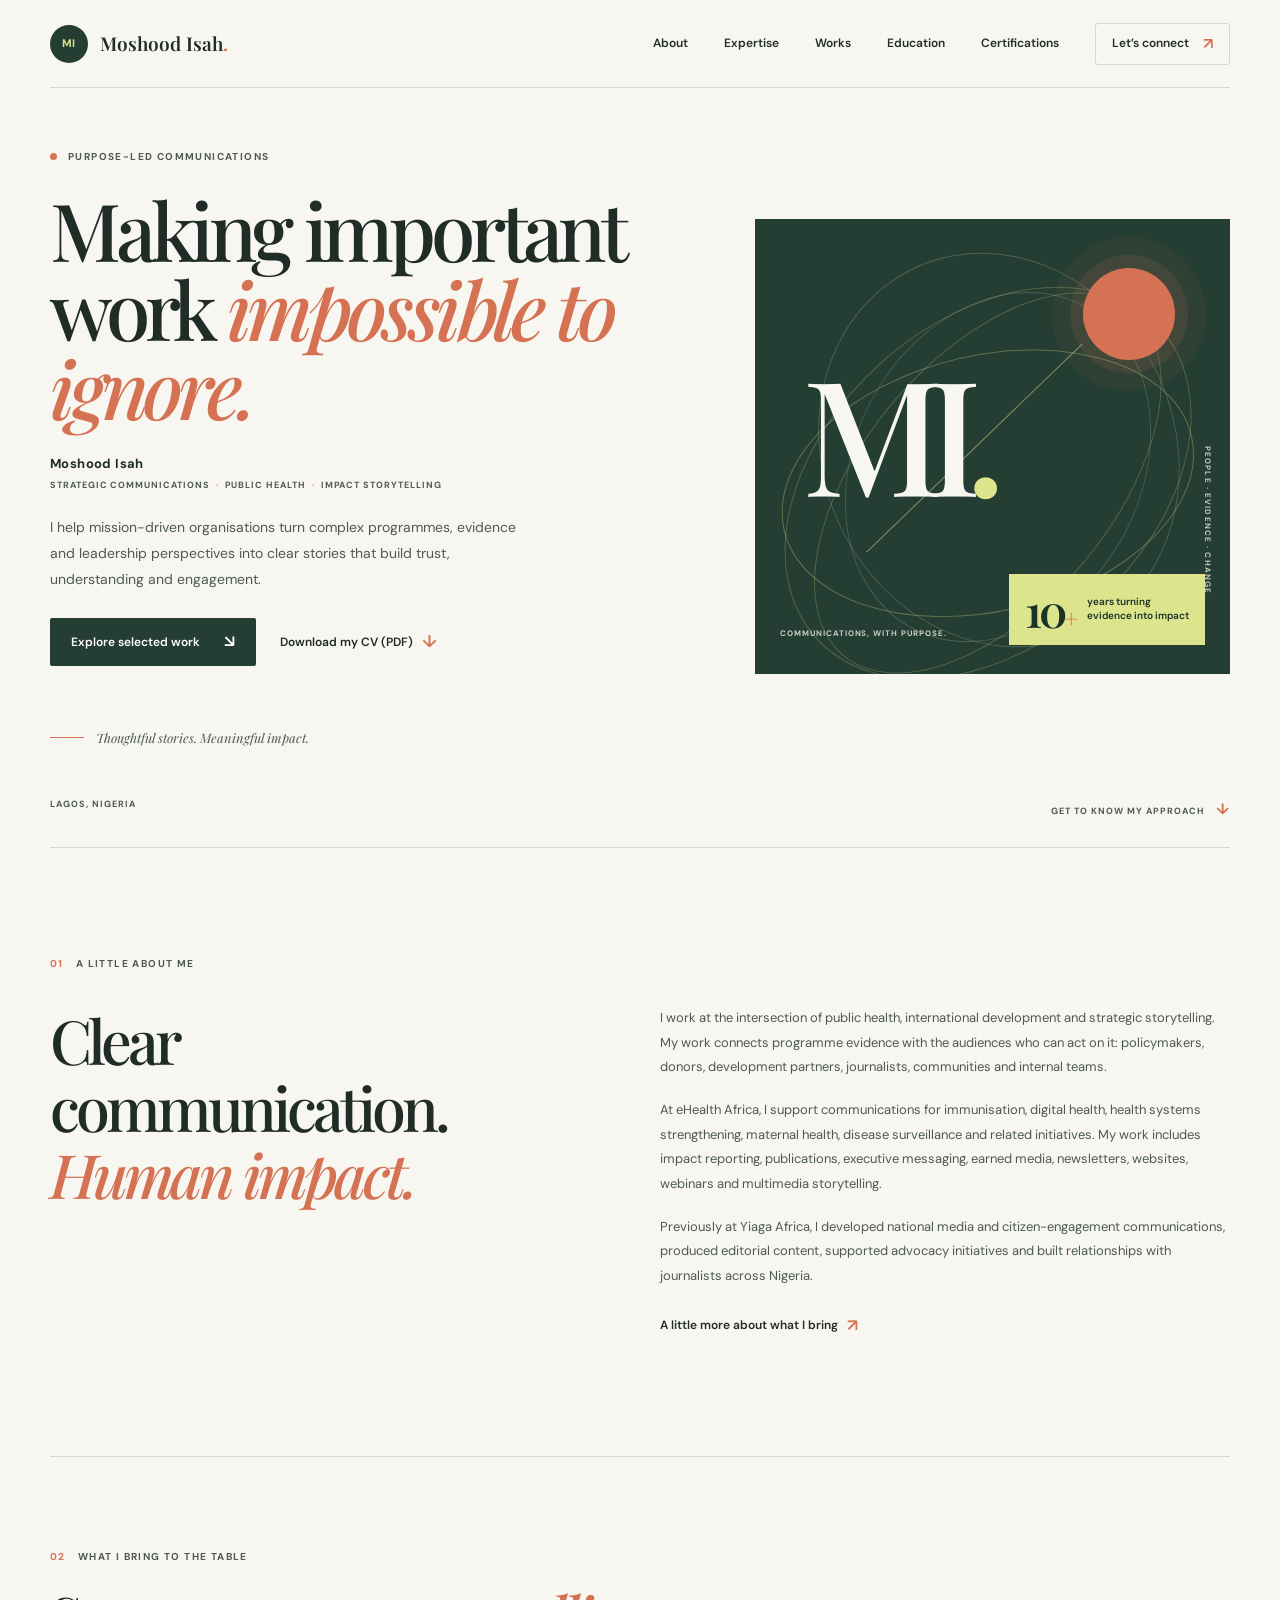
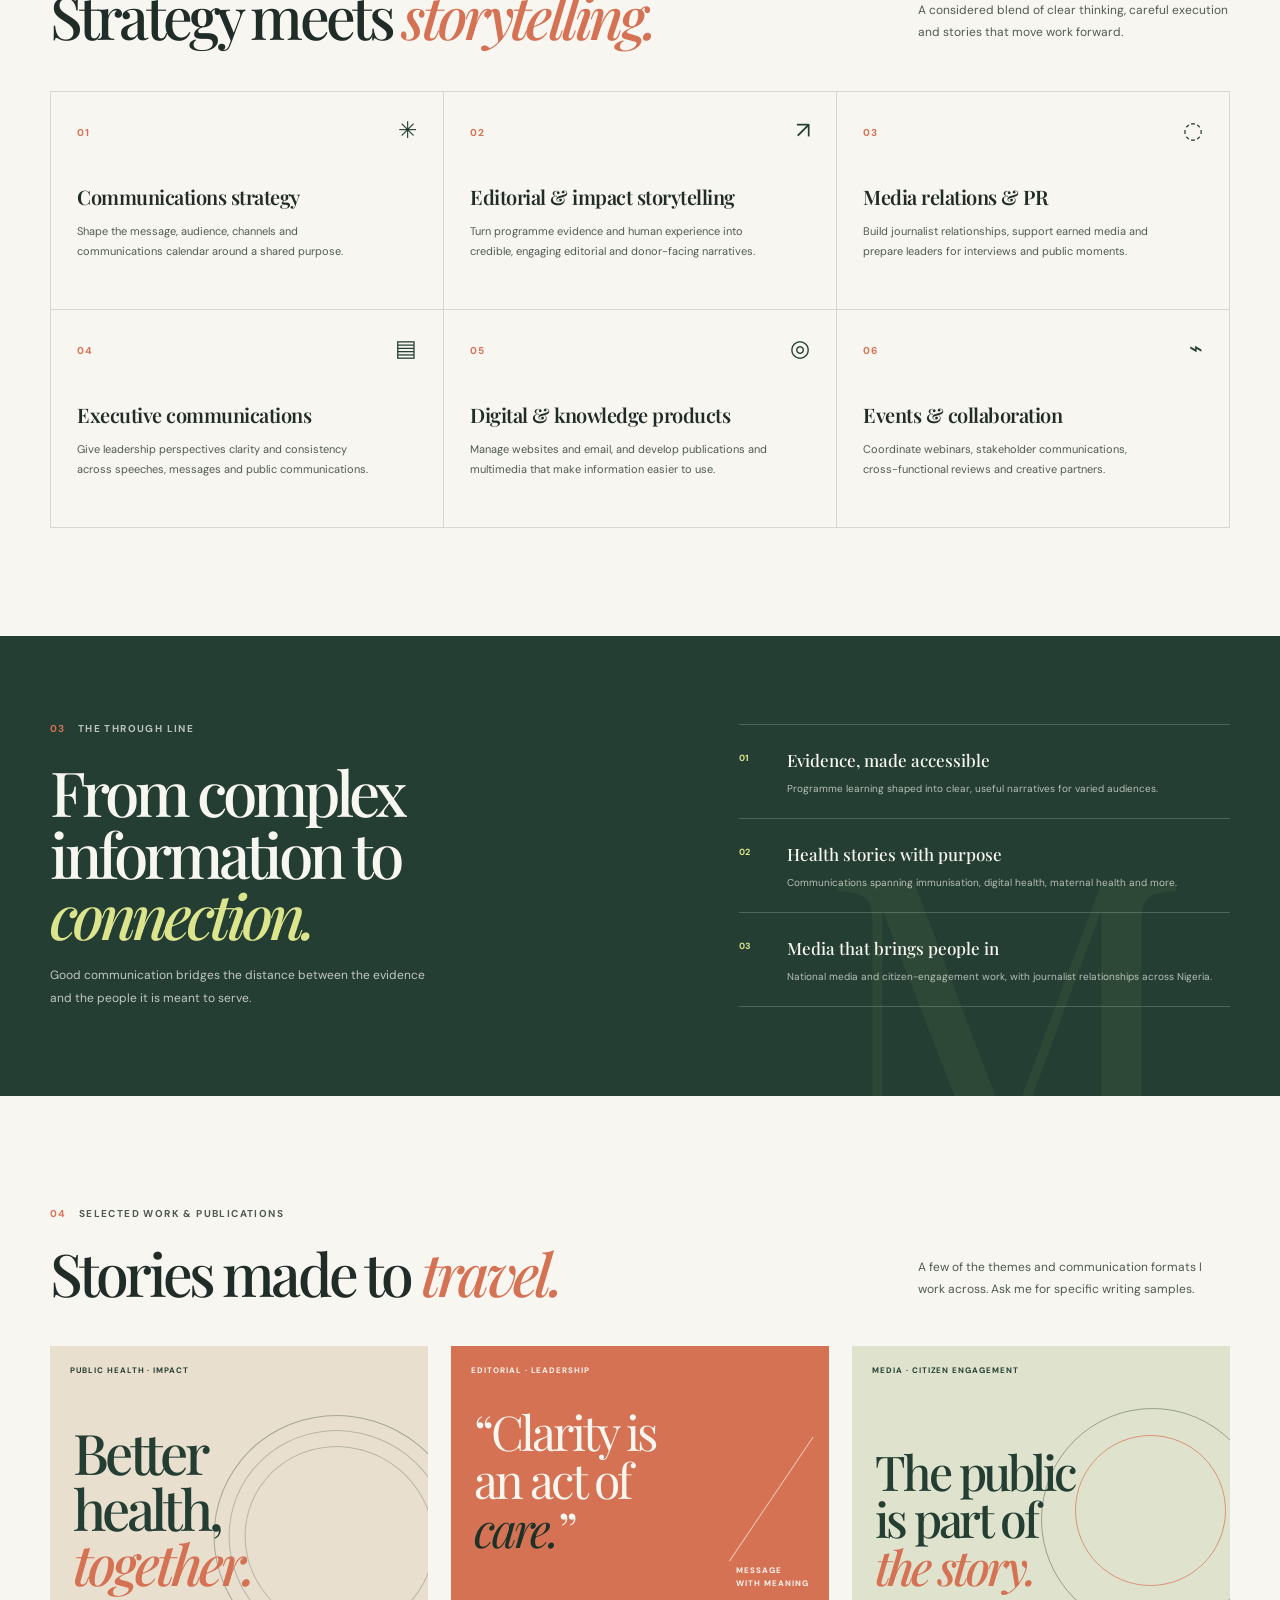
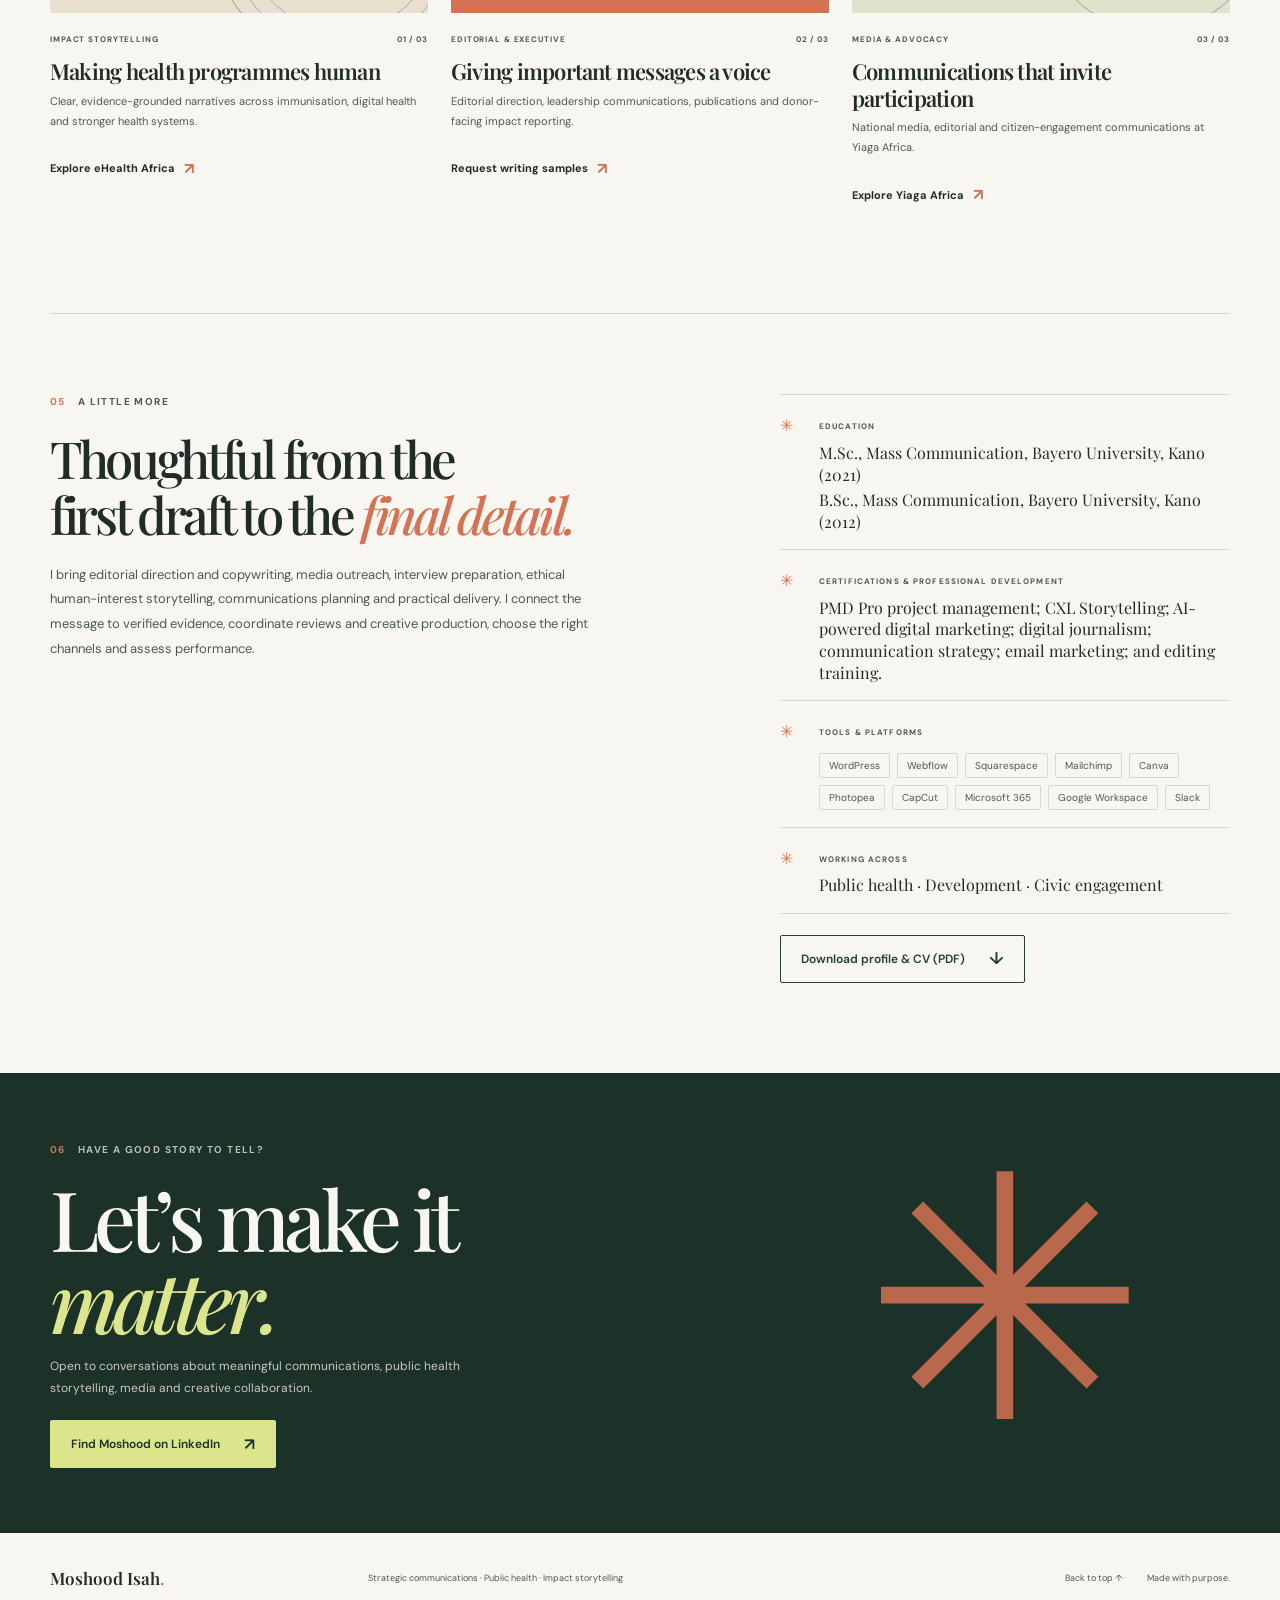
==== index.html @ d9385e7f "Add files via upload" ====
<!doctype html>
<html lang="en">
  <head>
    <meta charset="utf-8" />
    <meta name="viewport" content="width=device-width, initial-scale=1" />
    <meta name="theme-color" content="#f8f6f0" />
    <meta
      name="description"
      content="The portfolio of Moshood Isah — strategic communications, public health and impact storytelling."
    />
    <title>Moshood Isah — Strategic Communications &amp; Public Health</title>
    <link rel="preconnect" href="https://fonts.googleapis.com" />
    <link rel="preconnect" href="https://fonts.gstatic.com" crossorigin />
    <link
      href="https://fonts.googleapis.com/css2?family=DM+Sans:wght@400;500;600;700&family=Playfair+Display:wght@500;600;700&display=swap"
      rel="stylesheet"
    />
    <link rel="stylesheet" href="styles.css" />
    <script src="script.js" defer></script>
  </head>
  <body>
    <a class="skip-link" href="#main">Skip to content</a>

    <header class="site-header">
      <a class="brand" href="#home" aria-label="Moshood Isah, home">
        <span class="brand-mark">MI</span>
        <span class="brand-name"
          >Moshood Isah<span class="brand-period">.</span></span
        >
      </a>
      <button
        class="menu-toggle"
        type="button"
        aria-expanded="false"
        aria-controls="site-nav"
        aria-label="Open navigation"
      >
        <span></span>
        <span></span>
      </button>
      <nav class="site-nav" id="site-nav" aria-label="Main navigation">
        <a href="#about">About</a>
        <a href="#expertise">Expertise</a>
        <a href="#work">Works</a>
        <a href="#education">Education</a>
        <a href="#certifications">Certifications</a>
        <a href="#contact" class="nav-cta"
          >Let’s connect <span aria-hidden="true">↗</span></a
        >
      </nav>
    </header>

    <main id="main">
      <section
        class="hero section-shell"
        id="home"
        aria-labelledby="hero-title"
      >
        <div class="hero-copy">
          <p class="eyebrow">
            <span class="eyebrow-dot"></span> Purpose-led communications
          </p>
          <h1 id="hero-title">
            Making important<br />work <em>impossible to</em><br /><em
              >ignore.</em
            >
          </h1>
          <p class="hero-name">Moshood Isah</p>
          <p class="hero-specialty">
            Strategic communications <span>·</span> Public health
            <span>·</span> Impact storytelling
          </p>
          <p class="hero-intro">
            I help mission-driven organisations turn complex programmes,
            evidence and leadership perspectives into clear stories that build
            trust, understanding and engagement.
          </p>
          <div class="hero-actions">
            <a class="button button-dark" href="#work"
              >Explore selected work <span aria-hidden="true">↘</span></a
            >
            <a
              class="text-link"
              href="moshood-isah-cv.pdf"
              download="Moshood-Isah-CV.pdf"
              >Download my CV (PDF) <span aria-hidden="true">↓</span></a
            >
          </div>
          <div class="hero-note">
            <span class="note-line"></span> Thoughtful stories. Meaningful
            impact.
          </div>
        </div>

        <div
          class="hero-art"
          aria-label="Abstract artwork representing connected stories and ideas"
        >
          <div class="art-orbit orbit-one"></div>
          <div class="art-orbit orbit-two"></div>
          <div class="art-orbit orbit-three"></div>
          <div class="art-sun"></div>
          <div class="art-stem"></div>
          <span class="art-initials">MI<span>.</span></span>
          <span class="art-side-label">PEOPLE · EVIDENCE · CHANGE</span>
          <div class="experience-stamp">
            <span class="stamp-number">10<span>+</span></span>
            <span class="stamp-label"
              >years turning<br />evidence into impact</span
            >
          </div>
          <span class="art-caption">COMMUNICATIONS, WITH PURPOSE.</span>
        </div>
        <div class="hero-bottomline">
          <span>Lagos, Nigeria</span>
          <a href="#about"
            >Get to know my approach <span aria-hidden="true">↓</span></a
          >
        </div>
      </section>

      <section
        class="intro-section section-shell"
        id="about"
        aria-labelledby="about-title"
      >
        <div class="section-kicker"><span>01</span> A little about me</div>
        <div class="intro-content">
          <h2 id="about-title">
            Clear communication.<br /><em>Human impact.</em>
          </h2>
          <div class="intro-body">
            <p>
              I work at the intersection of public health, international
              development and strategic storytelling. My work connects programme
              evidence with the audiences who can act on it: policymakers,
              donors, development partners, journalists, communities and
              internal teams.
            </p>
            <p>
              At eHealth Africa, I support communications for immunisation,
              digital health, health systems strengthening, maternal health,
              disease surveillance and related initiatives. My work includes
              impact reporting, publications, executive messaging, earned media,
              newsletters, websites, webinars and multimedia storytelling.
            </p>
            <p>
              Previously at Yiaga Africa, I developed national media and
              citizen-engagement communications, produced editorial content,
              supported advocacy initiatives and built relationships with
              journalists across Nigeria.
            </p>

            <a class="text-link intro-link" href="#contact"
              >A little more about what I bring
              <span aria-hidden="true">↗</span></a
            >
          </div>
        </div>
      </section>

      <section
        class="expertise-section section-shell"
        id="expertise"
        aria-labelledby="expertise-title"
      >
        <div class="section-heading">
          <div>
            <div class="section-kicker">
              <span>02</span> What I bring to the table
            </div>
            <h2 id="expertise-title">Strategy meets <em>storytelling.</em></h2>
          </div>
          <p>
            A considered blend of clear thinking, careful execution and stories
            that move work forward.
          </p>
        </div>

        <div class="expertise-grid">
          <article class="expertise-card">
            <span class="card-number">01</span>
            <span class="card-icon" aria-hidden="true">✳</span>
            <h3>Communications strategy</h3>
            <p>
              Shape the message, audience, channels and communications calendar
              around a shared purpose.
            </p>
          </article>
          <article class="expertise-card">
            <span class="card-number">02</span>
            <span class="card-icon" aria-hidden="true">↗</span>
            <h3>Editorial &amp; impact storytelling</h3>
            <p>
              Turn programme evidence and human experience into credible,
              engaging editorial and donor-facing narratives.
            </p>
          </article>
          <article class="expertise-card">
            <span class="card-number">03</span>
            <span class="card-icon" aria-hidden="true">◌</span>
            <h3>Media relations &amp; PR</h3>
            <p>
              Build journalist relationships, support earned media and prepare
              leaders for interviews and public moments.
            </p>
          </article>
          <article class="expertise-card">
            <span class="card-number">04</span>
            <span class="card-icon" aria-hidden="true">▤</span>
            <h3>Executive communications</h3>
            <p>
              Give leadership perspectives clarity and consistency across
              speeches, messages and public communications.
            </p>
          </article>
          <article class="expertise-card">
            <span class="card-number">05</span>
            <span class="card-icon" aria-hidden="true">◎</span>
            <h3>Digital &amp; knowledge products</h3>
            <p>
              Manage websites and email, and develop publications and multimedia
              that make information easier to use.
            </p>
          </article>
          <article class="expertise-card">
            <span class="card-number">06</span>
            <span class="card-icon" aria-hidden="true">⌁</span>
            <h3>Events &amp; collaboration</h3>
            <p>
              Coordinate webinars, stakeholder communications, cross-functional
              reviews and creative partners.
            </p>
          </article>
        </div>
      </section>

      <section class="impact-section" aria-labelledby="impact-title">
        <div class="impact-inner section-shell">
          <div class="impact-heading">
            <div class="section-kicker section-kicker-light">
              <span>03</span> The through line
            </div>
            <h2 id="impact-title">
              From complex<br />information to <em>connection.</em>
            </h2>
            <p>
              Good communication bridges the distance between the evidence and
              the people it is meant to serve.
            </p>
          </div>
          <div class="impact-list">
            <div class="impact-item">
              <span>01</span>
              <div>
                <h3>Evidence, made accessible</h3>
                <p>
                  Programme learning shaped into clear, useful narratives for
                  varied audiences.
                </p>
              </div>
            </div>
            <div class="impact-item">
              <span>02</span>
              <div>
                <h3>Health stories with purpose</h3>
                <p>
                  Communications spanning immunisation, digital health, maternal
                  health and more.
                </p>
              </div>
            </div>
            <div class="impact-item">
              <span>03</span>
              <div>
                <h3>Media that brings people in</h3>
                <p>
                  National media and citizen-engagement work, with journalist
                  relationships across Nigeria.
                </p>
              </div>
            </div>
          </div>
          <span class="impact-decoration" aria-hidden="true">M</span>
        </div>
      </section>

      <section
        class="work-section section-shell"
        id="work"
        aria-labelledby="work-title"
      >
        <div class="section-heading work-heading">
          <div>
            <div class="section-kicker">
              <span>04</span> Selected work &amp; publications
            </div>
            <h2 id="work-title">Stories made to <em>travel.</em></h2>
          </div>
          <p>
            A few of the themes and communication formats I work across. Ask me
            for specific writing samples.
          </p>
        </div>
        <div class="work-grid">
          <article class="work-card work-card-large">
            <div class="work-visual visual-health">
              <span class="visual-label">PUBLIC HEALTH · IMPACT</span>
              <span class="visual-big-type"
                >Better<br />health,<br /><em>together.</em></span
              >
              <span class="visual-orbit" aria-hidden="true"></span>
            </div>
            <div class="work-meta">
              <span>IMPACT STORYTELLING</span><span>01 / 03</span>
            </div>
            <h3>Making health programmes human</h3>
            <p>
              Clear, evidence-grounded narratives across immunisation, digital
              health and stronger health systems.
            </p>
            <a
              class="work-link"
              href="https://www.ehealthafrica.org/"
              target="_blank"
              rel="noopener noreferrer"
              >Explore eHealth Africa <span aria-hidden="true">↗</span></a
            >
          </article>
          <article class="work-card">
            <div class="work-visual visual-editorial">
              <span class="visual-label">EDITORIAL · LEADERSHIP</span>
              <span class="editorial-quote"
                >“Clarity is<br />an act of<br /><em>care.</em>”</span
              >
              <span class="editorial-rule" aria-hidden="true"></span>
              <span class="editorial-small">MESSAGE<br />WITH MEANING</span>
            </div>
            <div class="work-meta">
              <span>EDITORIAL &amp; EXECUTIVE</span><span>02 / 03</span>
            </div>
            <h3>Giving important messages a voice</h3>
            <p>
              Editorial direction, leadership communications, publications and
              donor-facing impact reporting.
            </p>
            <a class="work-link" href="#contact"
              >Request writing samples <span aria-hidden="true">↗</span></a
            >
          </article>
          <article class="work-card">
            <div class="work-visual visual-civic">
              <span class="visual-label">MEDIA · CITIZEN ENGAGEMENT</span>
              <span class="civic-big-type"
                >The public<br />is part of<br /><em>the story.</em></span
              >
              <span class="civic-ring civic-ring-one" aria-hidden="true"></span>
              <span class="civic-ring civic-ring-two" aria-hidden="true"></span>
            </div>
            <div class="work-meta">
              <span>MEDIA &amp; ADVOCACY</span><span>03 / 03</span>
            </div>
            <h3>Communications that invite participation</h3>
            <p>
              National media, editorial and citizen-engagement communications at
              Yiaga Africa.
            </p>
            <a
              class="work-link"
              href="https://yiaga.org/"
              target="_blank"
              rel="noopener noreferrer"
              >Explore Yiaga Africa <span aria-hidden="true">↗</span></a
            >
          </article>
        </div>
        <!--<p class="work-note">
          Organisation links open their public websites; direct publication and
          campaign sample links can be added when available.
        </p>-->
      </section>

      <section
        class="profile-section section-shell"
        aria-label="Additional profile information"
      >
        <div class="profile-block">
          <div class="section-kicker"><span>05</span> A little more</div>
          <h2>
            Thoughtful from the<br />first draft to the <em>final detail.</em>
          </h2>
          <p>
            I bring editorial direction and copywriting, media outreach,
            interview preparation, ethical human-interest storytelling,
            communications planning and practical delivery. I connect the
            message to verified evidence, coordinate reviews and creative
            production, choose the right channels and assess performance.
          </p>
        </div>
        <div class="credentials-block">
          <div class="credential-item" id="education">
            <span class="credential-symbol" aria-hidden="true">✳</span>
            <div>
              <span class="credential-label">Education</span>
              <p>M.Sc., Mass Communication, Bayero University, Kano (2021)</p>
              <p>B.Sc., Mass Communication, Bayero University, Kano (2012)</p>
            </div>
          </div>
          <div class="credential-item" id="certifications">
            <span class="credential-symbol" aria-hidden="true">✳</span>
            <div>
              <span class="credential-label"
                >Certifications &amp; professional development</span
              >
              <p>
                PMD Pro project management; CXL Storytelling; AI-powered
                digital marketing; digital journalism; communication strategy;
                email marketing; and editing training.
              </p>
            </div>
          </div>
          <div class="credential-item" id="tools">
            <span class="credential-symbol" aria-hidden="true">✳</span>
            <div>
              <span class="credential-label">Tools &amp; platforms</span>
              <ul class="credential-tools">
                <li>WordPress</li>
                <li>Webflow</li>
                <li>Squarespace</li>
                <li>Mailchimp</li>
                <li>Canva</li>
                <li>Photopea</li>
                <li>CapCut</li>
                <li>Microsoft 365</li>
                <li>Google Workspace</li>
                <li>Slack</li>
              </ul>
            </div>
          </div>
          <div class="credential-item">
            <span class="credential-symbol" aria-hidden="true">✳</span>
            <div>
              <span class="credential-label">Working across</span>
              <p>Public health · Development · Civic engagement</p>
            </div>
          </div>
          <a
            class="button button-outline"
            href="moshood-isah-cv.pdf"
            download="Moshood-Isah-CV.pdf"
            >Download profile &amp; CV (PDF) <span aria-hidden="true">↓</span></a
          >
        </div>
      </section>

      <section
        class="contact-section"
        id="contact"
        aria-labelledby="contact-title"
      >
        <div class="contact-inner section-shell">
          <div class="section-kicker section-kicker-light">
            <span>06</span> Have a good story to tell?
          </div>
          <h2 id="contact-title">Let’s make it<br /><em>matter.</em></h2>
          <p>
            Open to conversations about meaningful communications, public health
            storytelling, media and creative collaboration.
          </p>
          <a
            class="button button-light"
            href="https://www.linkedin.com/search/results/people/?keywords=Moshood%20Isah"
            target="_blank"
            rel="noopener noreferrer"
            >Find Moshood on LinkedIn <span aria-hidden="true">↗</span></a
          >
          <!--<p class="contact-note">
            This opens a LinkedIn people search. Add your direct profile and
            email address for one-click contact.
          </p>-->
          <span class="contact-flower" aria-hidden="true">✳</span>
        </div>
      </section>
    </main>

    <footer class="site-footer section-shell">
      <a class="footer-brand" href="#home">Moshood Isah<span>.</span></a>
      <p>Strategic communications · Public health · Impact storytelling</p>
      <a href="#home" class="back-to-top">Back to top ↑</a>
      <span class="footer-credit">Made with purpose.</span>
    </footer>
  </body>
</html>
---- styles.css ----
:root {
  color-scheme: light;
  --paper: #f8f6f0;
  --paper-deep: #f0ede4;
  --ink: #202c27;
  --ink-soft: #4d5a53;
  --forest: #243e33;
  --forest-dark: #1c3128;
  --moss: #a5ae8b;
  --lime: #dce58c;
  --clay: #d67254;
  --orange: #e3aa75;
  --line: rgba(32, 44, 39, 0.15);
  --font-body: "DM Sans", Arial, sans-serif;
  --font-display: "Playfair Display", Georgia, serif;
  --page-width: 1200px;
}

* {
  box-sizing: border-box;
}

html {
  scroll-behavior: smooth;
  scroll-padding-top: 88px;
}

body {
  margin: 0;
  background: var(--paper);
  color: var(--ink);
  font-family: var(--font-body);
  font-size: 15px;
  line-height: 1.7;
  -webkit-font-smoothing: antialiased;
}

body.nav-open {
  overflow: hidden;
}

a {
  color: inherit;
}

a:focus-visible,
button:focus-visible {
  outline: 3px solid var(--clay);
  outline-offset: 4px;
}

::selection {
  background: var(--lime);
  color: var(--forest-dark);
}

.skip-link {
  position: fixed;
  z-index: 20;
  top: 12px;
  left: 12px;
  padding: 10px 16px;
  transform: translateY(-160%);
  background: white;
  color: var(--ink);
}

.skip-link:focus {
  transform: translateY(0);
}

.section-shell,
.site-header {
  width: min(calc(100% - 100px), var(--page-width));
  margin-inline: auto;
}

.site-header {
  position: relative;
  z-index: 5;
  display: flex;
  min-height: 88px;
  align-items: center;
  justify-content: space-between;
  border-bottom: 1px solid var(--line);
}

.brand {
  display: inline-flex;
  align-items: center;
  gap: 12px;
  color: var(--ink);
  text-decoration: none;
}

.brand-mark {
  display: grid;
  width: 38px;
  height: 38px;
  place-items: center;
  border-radius: 50%;
  background: var(--forest);
  color: var(--lime);
  font-size: 11px;
  font-weight: 700;
  letter-spacing: 0.04em;
}

.brand-name,
.footer-brand {
  font-family: var(--font-display);
  font-size: 19px;
  font-weight: 600;
}

.brand-period,
.footer-brand span {
  color: var(--clay);
}

.site-nav {
  display: flex;
  align-items: center;
  gap: 36px;
}

.site-nav a {
  font-size: 12px;
  font-weight: 600;
  text-decoration: none;
  transition: color 180ms ease;
}

.site-nav a:hover,
.text-link:hover,
.work-link:hover,
.back-to-top:hover {
  color: var(--clay);
}

.site-nav .nav-cta {
  display: inline-flex;
  min-height: 42px;
  align-items: center;
  gap: 14px;
  padding: 0 16px;
  border: 1px solid var(--line);
  border-radius: 3px;
}

.nav-cta span {
  color: var(--clay);
  font-size: 16px;
}

.menu-toggle {
  display: none;
}

.hero {
  position: relative;
  display: grid;
  min-height: 680px;
  grid-template-columns: 1.12fr 0.88fr;
  align-items: center;
  padding-top: 56px;
  padding-bottom: 98px;
}

.hero-copy {
  position: relative;
  z-index: 2;
  padding-top: 5px;
}

.eyebrow,
.section-kicker,
.hero-specialty,
.hero-bottomline,
.art-caption,
.art-side-label,
.visual-label,
.work-meta,
.credential-label {
  font-size: 10px;
  font-weight: 700;
  letter-spacing: 0.14em;
  line-height: 1.5;
  text-transform: uppercase;
}

.eyebrow {
  display: flex;
  align-items: center;
  gap: 11px;
  margin: 0 0 25px;
  color: var(--ink-soft);
}

.eyebrow-dot {
  width: 7px;
  height: 7px;
  border-radius: 50%;
  background: var(--clay);
}

.hero h1,
.section-heading h2,
.intro-content h2,
.impact-heading h2,
.profile-block h2,
.contact-inner h2 {
  margin: 0;
  font-family: var(--font-display);
  font-size: clamp(50px, 6.3vw, 80px);
  font-weight: 500;
  letter-spacing: -0.065em;
  line-height: 0.99;
}

.hero h1 em,
.section-heading h2 em,
.intro-content h2 em,
.impact-heading h2 em,
.profile-block h2 em,
.contact-inner h2 em {
  color: var(--clay);
  font-weight: 500;
}

.hero-name {
  margin: 26px 0 4px;
  font-size: 13px;
  font-weight: 700;
  letter-spacing: 0.03em;
}

.hero-specialty {
  margin: 0;
  color: var(--ink-soft);
  font-size: 9px;
  letter-spacing: 0.105em;
}

.hero-specialty span {
  margin-inline: 3px;
  color: var(--clay);
}

.hero-intro {
  max-width: 478px;
  margin: 23px 0 25px;
  color: var(--ink-soft);
  font-size: 14px;
  line-height: 1.85;
}

.hero-actions {
  display: flex;
  flex-wrap: wrap;
  align-items: center;
  gap: 24px;
}

.button {
  display: inline-flex;
  min-height: 48px;
  align-items: center;
  justify-content: center;
  gap: 24px;
  padding: 0 20px;
  border: 1px solid transparent;
  border-radius: 2px;
  font-size: 12px;
  font-weight: 600;
  text-decoration: none;
  transition: background 180ms ease, color 180ms ease, border-color 180ms ease;
}

.button-dark {
  background: var(--forest);
  color: white;
}

.button-dark:hover {
  background: var(--forest-dark);
}

.button span {
  font-size: 17px;
}

.text-link {
  display: inline-flex;
  align-items: center;
  gap: 9px;
  font-size: 12px;
  font-weight: 600;
  text-decoration: none;
  transition: color 180ms ease;
}

.text-link span {
  color: var(--clay);
  font-size: 17px;
}

.hero-note {
  display: flex;
  align-items: center;
  gap: 12px;
  margin-top: 61px;
  color: var(--ink-soft);
  font-family: var(--font-display);
  font-size: 13px;
  font-style: italic;
}

.note-line {
  width: 34px;
  height: 1px;
  background: var(--clay);
}

.hero-art {
  position: relative;
  width: min(100%, 475px);
  height: 455px;
  justify-self: end;
  overflow: hidden;
  background: var(--forest);
  isolation: isolate;
}

.hero-art::before {
  position: absolute;
  z-index: -1;
  top: 30px;
  left: 34px;
  width: 88%;
  height: 88%;
  border: 1px solid rgba(226, 232, 204, 0.22);
  border-radius: 50%;
  content: "";
  transform: rotate(-24deg) scaleX(0.84);
}

.hero-art::after {
  position: absolute;
  z-index: -1;
  top: 65px;
  left: 59px;
  width: 77%;
  height: 80%;
  border: 1px solid rgba(226, 232, 204, 0.2);
  border-radius: 50%;
  content: "";
  transform: rotate(28deg) scaleX(0.78);
}

.art-orbit {
  position: absolute;
  z-index: -1;
  top: 58%;
  left: 49%;
  width: 95%;
  height: 55%;
  border: 1px solid rgba(220, 229, 140, 0.24);
  border-radius: 50%;
  transform: translate(-50%, -50%) rotate(-50deg);
}

.orbit-two {
  width: 68%;
  height: 102%;
  transform: translate(-50%, -50%) rotate(48deg);
}

.orbit-three {
  width: 54%;
  height: 92%;
  border-color: rgba(220, 229, 140, 0.32);
  transform: translate(-50%, -50%) rotate(77deg);
}

.art-sun {
  position: absolute;
  top: 49px;
  right: 55px;
  width: 92px;
  height: 92px;
  border-radius: 50%;
  background: var(--clay);
  box-shadow: 0 0 0 13px rgba(214, 114, 84, 0.12), 0 0 0 31px rgba(214, 114, 84, 0.06);
}

.art-stem {
  position: absolute;
  top: 79px;
  left: 46%;
  width: 1px;
  height: 300px;
  background: rgba(220, 229, 140, 0.5);
  transform: rotate(46deg);
}

.art-initials {
  position: absolute;
  top: 132px;
  left: 47px;
  color: var(--paper);
  font-family: var(--font-display);
  font-size: clamp(107px, 13vw, 160px);
  font-weight: 500;
  letter-spacing: -0.11em;
  line-height: 1;
}

.art-initials span {
  color: var(--lime);
}

.art-side-label {
  position: absolute;
  top: 50%;
  right: 16px;
  color: rgba(248, 246, 240, 0.75);
  font-size: 8px;
  writing-mode: vertical-rl;
}

.experience-stamp {
  position: absolute;
  right: 25px;
  bottom: 29px;
  display: flex;
  min-width: 186px;
  align-items: center;
  gap: 12px;
  padding: 13px 16px;
  background: var(--lime);
  color: var(--forest-dark);
}

.stamp-number {
  font-family: var(--font-display);
  font-size: 45px;
  font-weight: 600;
  letter-spacing: -0.07em;
  line-height: 1;
}

.stamp-number span {
  color: var(--clay);
  font-size: 25px;
}

.stamp-label {
  font-size: 10px;
  font-weight: 600;
  line-height: 1.4;
}

.art-caption {
  position: absolute;
  bottom: 35px;
  left: 25px;
  color: rgba(248, 246, 240, 0.78);
  font-size: 8px;
  letter-spacing: 0.12em;
}

.hero-bottomline {
  position: absolute;
  right: 0;
  bottom: 26px;
  left: 0;
  display: flex;
  justify-content: space-between;
  color: var(--ink-soft);
  font-size: 9px;
  letter-spacing: 0.11em;
}

.hero-bottomline a {
  text-decoration: none;
}

.hero-bottomline a span {
  margin-left: 8px;
  color: var(--clay);
  font-size: 15px;
}

.intro-section {
  padding-top: 108px;
  padding-bottom: 116px;
  border-top: 1px solid var(--line);
}

.section-kicker {
  display: flex;
  align-items: center;
  gap: 12px;
  color: var(--ink-soft);
}

.section-kicker > span {
  color: var(--clay);
}

.intro-content {
  display: grid;
  grid-template-columns: 0.95fr 1.05fr;
  gap: 95px;
  margin-top: 35px;
}

.intro-content h2 {
  font-size: clamp(43px, 5vw, 61px);
  line-height: 1.1;
}

.intro-body p,
.profile-block > p {
  margin: 0 0 18px;
  color: var(--ink-soft);
  font-size: 13px;
  line-height: 1.9;
}

.intro-link {
  margin-top: 4px;
}

.expertise-section {
  padding-top: 92px;
  padding-bottom: 108px;
  border-top: 1px solid var(--line);
}

.section-heading {
  display: flex;
  align-items: end;
  justify-content: space-between;
  gap: 42px;
  margin-bottom: 42px;
}

.section-heading h2 {
  margin-top: 20px;
  font-size: clamp(42px, 5vw, 59px);
  line-height: 1.1;
}

.section-heading > p {
  max-width: 312px;
  margin: 0 0 5px;
  color: var(--ink-soft);
  font-size: 12px;
  line-height: 1.8;
}

.expertise-grid {
  display: grid;
  grid-template-columns: repeat(3, minmax(0, 1fr));
  border-top: 1px solid var(--line);
  border-left: 1px solid var(--line);
}

.expertise-card {
  position: relative;
  min-height: 218px;
  padding: 27px 26px 25px;
  border-right: 1px solid var(--line);
  border-bottom: 1px solid var(--line);
  transition: background 180ms ease;
}

.expertise-card:hover {
  background: #f2f0e8;
}

.card-number {
  color: var(--clay);
  font-size: 10px;
  font-weight: 700;
  letter-spacing: 0.09em;
}

.card-icon {
  float: right;
  color: var(--forest);
  font-size: 23px;
  line-height: 1;
}

.expertise-card h3 {
  margin: 36px 0 8px;
  font-family: var(--font-display);
  font-size: 20px;
  font-weight: 600;
  letter-spacing: -0.025em;
}

.expertise-card p {
  max-width: 300px;
  margin: 0;
  color: var(--ink-soft);
  font-size: 11px;
  line-height: 1.8;
}

.impact-section {
  overflow: hidden;
  background: var(--forest);
  color: var(--paper);
}

.impact-inner {
  position: relative;
  display: grid;
  min-height: 460px;
  grid-template-columns: 1fr 0.82fr;
  align-items: center;
  gap: 90px;
  padding-top: 78px;
  padding-bottom: 78px;
}

.section-kicker-light {
  color: rgba(248, 246, 240, 0.72);
}

.impact-heading h2 {
  margin-top: 25px;
  font-size: clamp(46px, 5vw, 62px);
}

.impact-heading h2 em {
  color: var(--lime);
}

.impact-heading > p {
  max-width: 375px;
  margin: 19px 0 0;
  color: rgba(248, 246, 240, 0.75);
  font-size: 12px;
  line-height: 1.9;
}

.impact-list {
  position: relative;
  z-index: 1;
}

.impact-item {
  display: grid;
  grid-template-columns: 34px 1fr;
  gap: 14px;
  padding: 21px 0;
  border-bottom: 1px solid rgba(248, 246, 240, 0.2);
}

.impact-item:first-child {
  border-top: 1px solid rgba(248, 246, 240, 0.2);
}

.impact-item > span {
  padding-top: 5px;
  color: var(--lime);
  font-size: 9px;
  font-weight: 700;
}

.impact-item h3 {
  margin: 0;
  font-family: var(--font-display);
  font-size: 17px;
  font-weight: 500;
}

.impact-item p {
  margin: 5px 0 0;
  color: rgba(248, 246, 240, 0.7);
  font-size: 10px;
  line-height: 1.7;
}

.impact-decoration {
  position: absolute;
  right: 3%;
  bottom: -128px;
  color: rgba(220, 229, 140, 0.055);
  font-family: var(--font-display);
  font-size: 430px;
  line-height: 1;
  pointer-events: none;
}

.work-section {
  padding-top: 110px;
  padding-bottom: 105px;
}

.work-heading {
  margin-bottom: 41px;
}

.work-grid {
  display: grid;
  grid-template-columns: repeat(3, minmax(0, 1fr));
  gap: 23px;
}

.work-card {
  min-width: 0;
}

.work-visual {
  position: relative;
  display: flex;
  height: 267px;
  align-items: end;
  overflow: hidden;
  padding: 23px;
}

.visual-health {
  background: #e9dfcf;
  color: var(--forest);
}

.visual-editorial {
  align-items: center;
  background: var(--clay);
  color: var(--paper);
}

.visual-civic {
  background: #dfe3cd;
  color: var(--forest);
}

.visual-label {
  position: absolute;
  top: 18px;
  left: 20px;
  z-index: 2;
  font-size: 8px;
  letter-spacing: 0.12em;
}

.visual-big-type,
.civic-big-type {
  position: relative;
  z-index: 1;
  font-family: var(--font-display);
  font-size: clamp(39px, 4.4vw, 56px);
  font-weight: 500;
  letter-spacing: -0.065em;
  line-height: 0.99;
}

.visual-big-type em,
.civic-big-type em {
  color: var(--clay);
  font-weight: 500;
}

.visual-orbit {
  position: absolute;
  top: 26%;
  right: -10%;
  width: 67%;
  height: 92%;
  border: 1px solid rgba(36, 62, 51, 0.35);
  border-radius: 50%;
  transform: rotate(28deg);
}

.visual-orbit::before,
.visual-orbit::after {
  position: absolute;
  inset: 14px;
  border: 1px solid rgba(36, 62, 51, 0.25);
  border-radius: 50%;
  content: "";
}

.visual-orbit::after {
  inset: 30px;
}

.editorial-quote {
  position: relative;
  z-index: 1;
  font-family: var(--font-display);
  font-size: clamp(35px, 4vw, 48px);
  letter-spacing: -0.06em;
  line-height: 1.02;
}

.editorial-quote em {
  color: var(--forest-dark);
}

.editorial-rule {
  position: absolute;
  top: 29%;
  right: 15%;
  width: 1px;
  height: 56%;
  background: rgba(248, 246, 240, 0.62);
  transform: rotate(34deg);
}

.editorial-small {
  position: absolute;
  right: 20px;
  bottom: 23px;
  font-size: 8px;
  font-weight: 700;
  letter-spacing: 0.12em;
  line-height: 1.65;
}

.civic-big-type {
  font-size: clamp(35px, 3.9vw, 48px);
}

.civic-ring {
  position: absolute;
  top: 23%;
  right: -9%;
  width: 59%;
  aspect-ratio: 1;
  border: 1px solid rgba(36, 62, 51, 0.4);
  border-radius: 50%;
}

.civic-ring-two {
  top: 33%;
  right: 1%;
  width: 40%;
  border-color: rgba(214, 114, 84, 0.7);
}

.work-meta {
  display: flex;
  justify-content: space-between;
  gap: 10px;
  margin-top: 20px;
  color: var(--ink-soft);
  font-size: 8px;
  letter-spacing: 0.11em;
}

.work-card h3 {
  margin: 13px 0 7px;
  font-family: var(--font-display);
  font-size: 22px;
  font-weight: 600;
  letter-spacing: -0.035em;
  line-height: 1.2;
}

.work-card > p {
  min-height: 50px;
  margin: 0 0 13px;
  color: var(--ink-soft);
  font-size: 11px;
  line-height: 1.8;
}

.work-link {
  display: inline-flex;
  align-items: center;
  gap: 9px;
  font-size: 11px;
  font-weight: 700;
  text-decoration: none;
  transition: color 180ms ease;
}

.work-link span {
  color: var(--clay);
  font-size: 16px;
}

.work-note {
  margin: 29px 0 0;
  padding-top: 13px;
  border-top: 1px solid var(--line);
  color: var(--ink-soft);
  font-size: 10px;
}

.profile-section {
  display: grid;
  grid-template-columns: 1.05fr 0.75fr;
  gap: 100px;
  padding-top: 80px;
  padding-bottom: 90px;
  border-top: 1px solid var(--line);
}

.profile-block h2 {
  margin-top: 22px;
  font-size: clamp(39px, 4.3vw, 51px);
  line-height: 1.09;
}

.profile-block > p {
  max-width: 540px;
  margin-top: 20px;
}

.credentials-block {
  align-self: center;
}

.credential-item {
  display: grid;
  grid-template-columns: 27px 1fr;
  gap: 12px;
  padding: 17px 0;
  border-bottom: 1px solid var(--line);
}

.credential-item:first-child {
  border-top: 1px solid var(--line);
}

.credential-symbol {
  color: var(--clay);
  font-size: 16px;
}

.credential-label {
  color: var(--ink-soft);
  font-size: 8px;
}

.credential-item p {
  margin: 4px 0 0;
  font-family: var(--font-display);
  font-size: 16px;
  line-height: 1.35;
}

.credential-tools {
  display: flex;
  flex-wrap: wrap;
  gap: 7px;
  margin: 9px 0 0;
  padding: 0;
  list-style: none;
}

.credential-tools li {
  padding: 4px 9px;
  border: 1px solid var(--line);
  border-radius: 2px;
  color: var(--ink-soft);
  font-size: 10px;
  line-height: 1.5;
}

.button-outline {
  margin-top: 21px;
  border-color: var(--forest);
  color: var(--forest);
}

.button-outline:hover {
  background: var(--forest);
  color: white;
}

.contact-section {
  overflow: hidden;
  background: var(--forest-dark);
  color: var(--paper);
}

.contact-inner {
  position: relative;
  min-height: 410px;
  padding-top: 69px;
  padding-bottom: 65px;
}

.contact-inner h2 {
  margin-top: 20px;
  font-size: clamp(58px, 7vw, 83px);
}

.contact-inner h2 em {
  color: var(--lime);
}

.contact-inner > p:not(.contact-note) {
  max-width: 445px;
  margin: 15px 0 21px;
  color: rgba(248, 246, 240, 0.78);
  font-size: 12px;
  line-height: 1.8;
}

.button-light {
  background: var(--lime);
  color: var(--forest-dark);
}

.button-light:hover {
  background: var(--paper);
}

.contact-note {
  max-width: 410px;
  margin: 14px 0 0;
  color: rgba(248, 246, 240, 0.63);
  font-size: 10px;
}

.contact-flower {
  position: absolute;
  top: 50%;
  right: 7%;
  color: var(--clay);
  font-size: clamp(175px, 29vw, 340px);
  line-height: 1;
  opacity: 0.85;
  transform: translateY(-50%);
}

.site-footer {
  display: grid;
  min-height: 91px;
  grid-template-columns: 0.7fr 1.6fr auto auto;
  align-items: center;
  gap: 24px;
}

.footer-brand {
  font-size: 17px;
  text-decoration: none;
}

.site-footer p,
.back-to-top,
.footer-credit {
  color: var(--ink-soft);
  font-size: 9px;
}

.site-footer p {
  margin: 0;
}

.back-to-top {
  text-decoration: none;
  transition: color 180ms ease;
}

.footer-credit {
  text-align: right;
}

@media (min-width: 1400px) {
  .hero {
    min-height: 740px;
  }

  .hero-art {
    width: 500px;
    height: 495px;
  }
}

@media (max-width: 950px) {
  .section-shell,
  .site-header {
    width: min(calc(100% - 56px), var(--page-width));
  }

  .site-nav {
    gap: 23px;
  }

  .hero {
    min-height: 605px;
    grid-template-columns: 1.08fr 0.92fr;
    gap: 16px;
  }

  .hero-art {
    height: 393px;
  }

  .hero h1 {
    font-size: clamp(49px, 7vw, 66px);
  }

  .art-initials {
    left: 31px;
    font-size: 123px;
  }

  .intro-content,
  .profile-section {
    gap: 52px;
  }

  .impact-inner {
    gap: 48px;
  }

  .work-grid {
    gap: 16px;
  }

  .work-visual {
    height: 230px;
    padding: 19px;
  }

  .work-card h3 {
    font-size: 19px;
  }
}

@media (max-width: 680px) {
  html {
    scroll-padding-top: 70px;
  }

  .section-shell,
  .site-header {
    width: min(calc(100% - 40px), var(--page-width));
  }

  .site-header {
    min-height: 70px;
  }

  .brand-mark {
    width: 34px;
    height: 34px;
  }

  .brand-name {
    font-size: 17px;
  }

  .menu-toggle {
    position: relative;
    z-index: 7;
    display: grid;
    width: 42px;
    height: 42px;
    align-content: center;
    justify-items: center;
    gap: 6px;
    border: 1px solid var(--line);
    border-radius: 2px;
    background: transparent;
    cursor: pointer;
  }

  .menu-toggle span {
    width: 17px;
    height: 1px;
    background: var(--ink);
    transition: transform 180ms ease;
  }

  .menu-toggle[aria-expanded="true"] span:first-child {
    transform: translateY(3.5px) rotate(45deg);
  }

  .menu-toggle[aria-expanded="true"] span:last-child {
    transform: translateY(-3.5px) rotate(-45deg);
  }

  .site-nav {
    position: fixed;
    z-index: 6;
    inset: 0;
    display: flex;
    flex-direction: column;
    align-items: stretch;
    justify-content: center;
    gap: 10px;
    padding: 85px 40px 55px;
    background: var(--paper);
    opacity: 0;
    pointer-events: none;
    transform: translateY(-8px);
    transition: opacity 180ms ease, transform 180ms ease;
  }

  .site-nav.is-open {
    opacity: 1;
    pointer-events: auto;
    transform: translateY(0);
  }

  .site-nav > a {
    padding: 12px 0;
    font-family: var(--font-display);
    font-size: 27px;
  }

  .site-nav .nav-cta {
    align-self: flex-start;
    margin-top: 9px;
    padding: 4px 14px;
    font-family: var(--font-body);
    font-size: 15px;
  }

  .hero {
    min-height: auto;
    grid-template-columns: 1fr;
    gap: 38px;
    padding-top: 53px;
    padding-bottom: 84px;
  }

  .hero h1 {
    font-size: clamp(52px, 12.7vw, 76px);
  }

  .hero-specialty {
    max-width: 355px;
    font-size: 8px;
    line-height: 1.9;
  }

  .hero-intro {
    max-width: 450px;
    font-size: 13px;
  }

  .hero-note {
    margin-top: 33px;
  }

  .hero-art {
    width: 100%;
    height: min(90vw, 430px);
    justify-self: stretch;
  }

  .art-initials {
    top: 30%;
    left: 10%;
    font-size: clamp(115px, 30vw, 160px);
  }

  .art-sun {
    top: 10%;
    right: 13%;
    width: 68px;
    height: 68px;
  }

  .experience-stamp {
    right: 15px;
    bottom: 20px;
  }

  .hero-bottomline {
    bottom: 25px;
    font-size: 8px;
  }

  .intro-section,
  .expertise-section,
  .work-section {
    padding-top: 72px;
    padding-bottom: 78px;
  }

  .intro-content {
    grid-template-columns: 1fr;
    gap: 22px;
    margin-top: 27px;
  }

  .intro-content h2 {
    font-size: clamp(43px, 10vw, 57px);
  }

  .section-heading {
    display: block;
    margin-bottom: 30px;
  }

  .section-heading h2 {
    font-size: clamp(39px, 9vw, 54px);
  }

  .section-heading > p {
    max-width: 400px;
    margin-top: 14px;
  }

  .expertise-grid {
    grid-template-columns: repeat(2, minmax(0, 1fr));
  }

  .expertise-card {
    min-height: 198px;
    padding: 19px 16px;
  }

  .expertise-card h3 {
    margin-top: 28px;
    font-size: 18px;
  }

  .expertise-card p {
    font-size: 10px;
  }

  .impact-inner {
    grid-template-columns: 1fr;
    gap: 33px;
    padding-top: 70px;
    padding-bottom: 70px;
  }

  .impact-heading h2 {
    font-size: clamp(44px, 10vw, 58px);
  }

  .impact-decoration {
    right: -8%;
    bottom: -73px;
    font-size: 295px;
  }

  .work-grid {
    grid-template-columns: 1fr;
    gap: 36px;
  }

  .work-visual {
    height: min(67vw, 310px);
  }

  .visual-big-type,
  .civic-big-type {
    font-size: clamp(47px, 12vw, 67px);
  }

  .editorial-quote {
    font-size: clamp(46px, 11vw, 63px);
  }

  .work-card h3 {
    font-size: 22px;
  }

  .work-card > p {
    min-height: auto;
  }

  .profile-section {
    grid-template-columns: 1fr;
    gap: 35px;
    padding-top: 69px;
    padding-bottom: 73px;
  }

  .profile-block h2 {
    font-size: clamp(38px, 9vw, 49px);
  }

  .contact-inner {
    min-height: 385px;
    padding-top: 64px;
    padding-bottom: 60px;
  }

  .contact-inner h2 {
    font-size: clamp(60px, 14vw, 78px);
  }

  .contact-flower {
    top: 32%;
    right: -2%;
    font-size: 160px;
    opacity: 0.48;
  }

  .contact-inner > *:not(.contact-flower) {
    position: relative;
    z-index: 1;
  }

  .site-footer {
    min-height: auto;
    grid-template-columns: 1fr auto;
    gap: 9px 14px;
    padding-top: 22px;
    padding-bottom: 24px;
  }

  .footer-brand {
    grid-column: 1;
  }

  .site-footer p {
    grid-row: 2;
    grid-column: 1 / -1;
  }

  .back-to-top {
    grid-row: 1;
    grid-column: 2;
    text-align: right;
  }

  .footer-credit {
    display: none;
  }
}

@media (max-width: 390px) {
  .section-shell,
  .site-header {
    width: calc(100% - 32px);
  }

  .hero-specialty span {
    margin-inline: 1px;
  }

  .hero-actions {
    gap: 17px;
  }

  .hero-actions .button {
    gap: 11px;
    padding-inline: 13px;
    font-size: 11px;
  }

  .hero-actions .text-link {
    font-size: 11px;
  }

  .expertise-card {
    padding-inline: 13px;
  }
}

@media (prefers-reduced-motion: reduce) {
  *,
  *::before,
  *::after {
    scroll-behavior: auto !important;
    transition-duration: 0.01ms !important;
    animation-duration: 0.01ms !important;
    animation-iteration-count: 1 !important;
  }
}
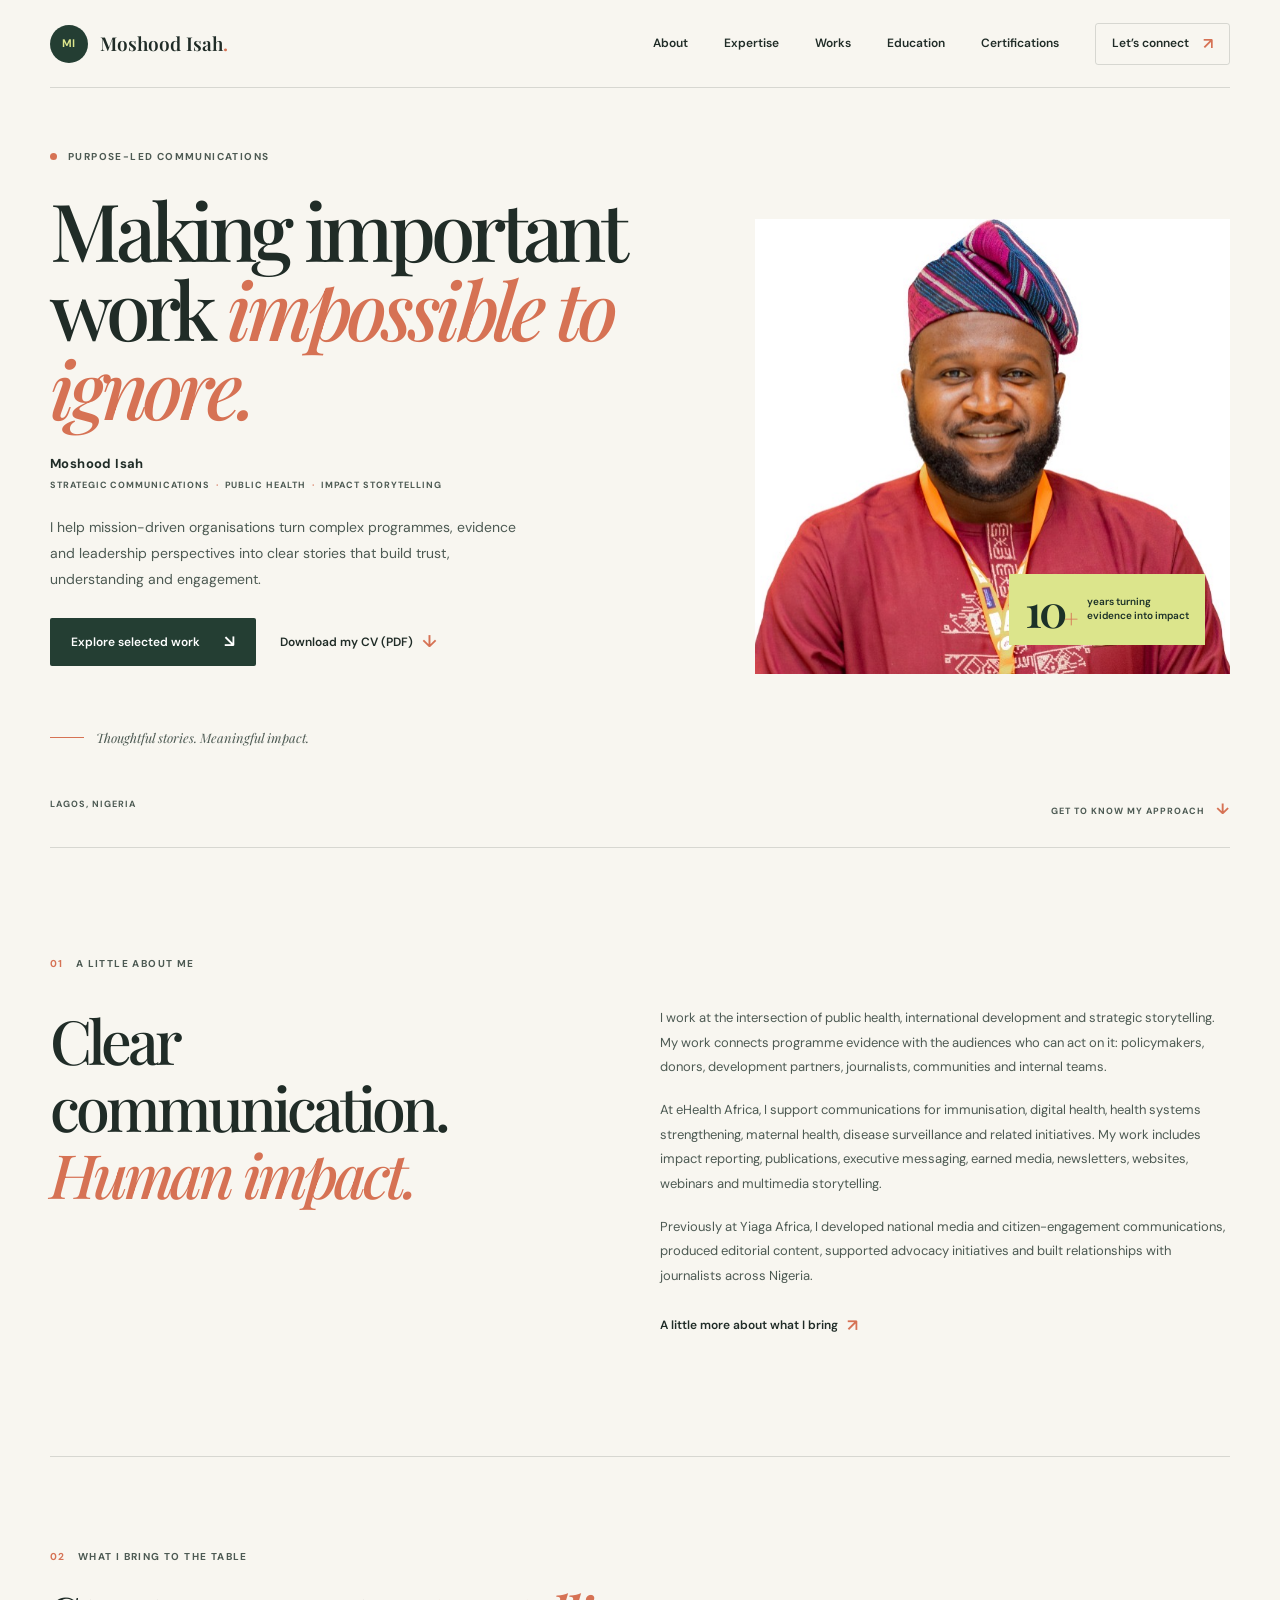
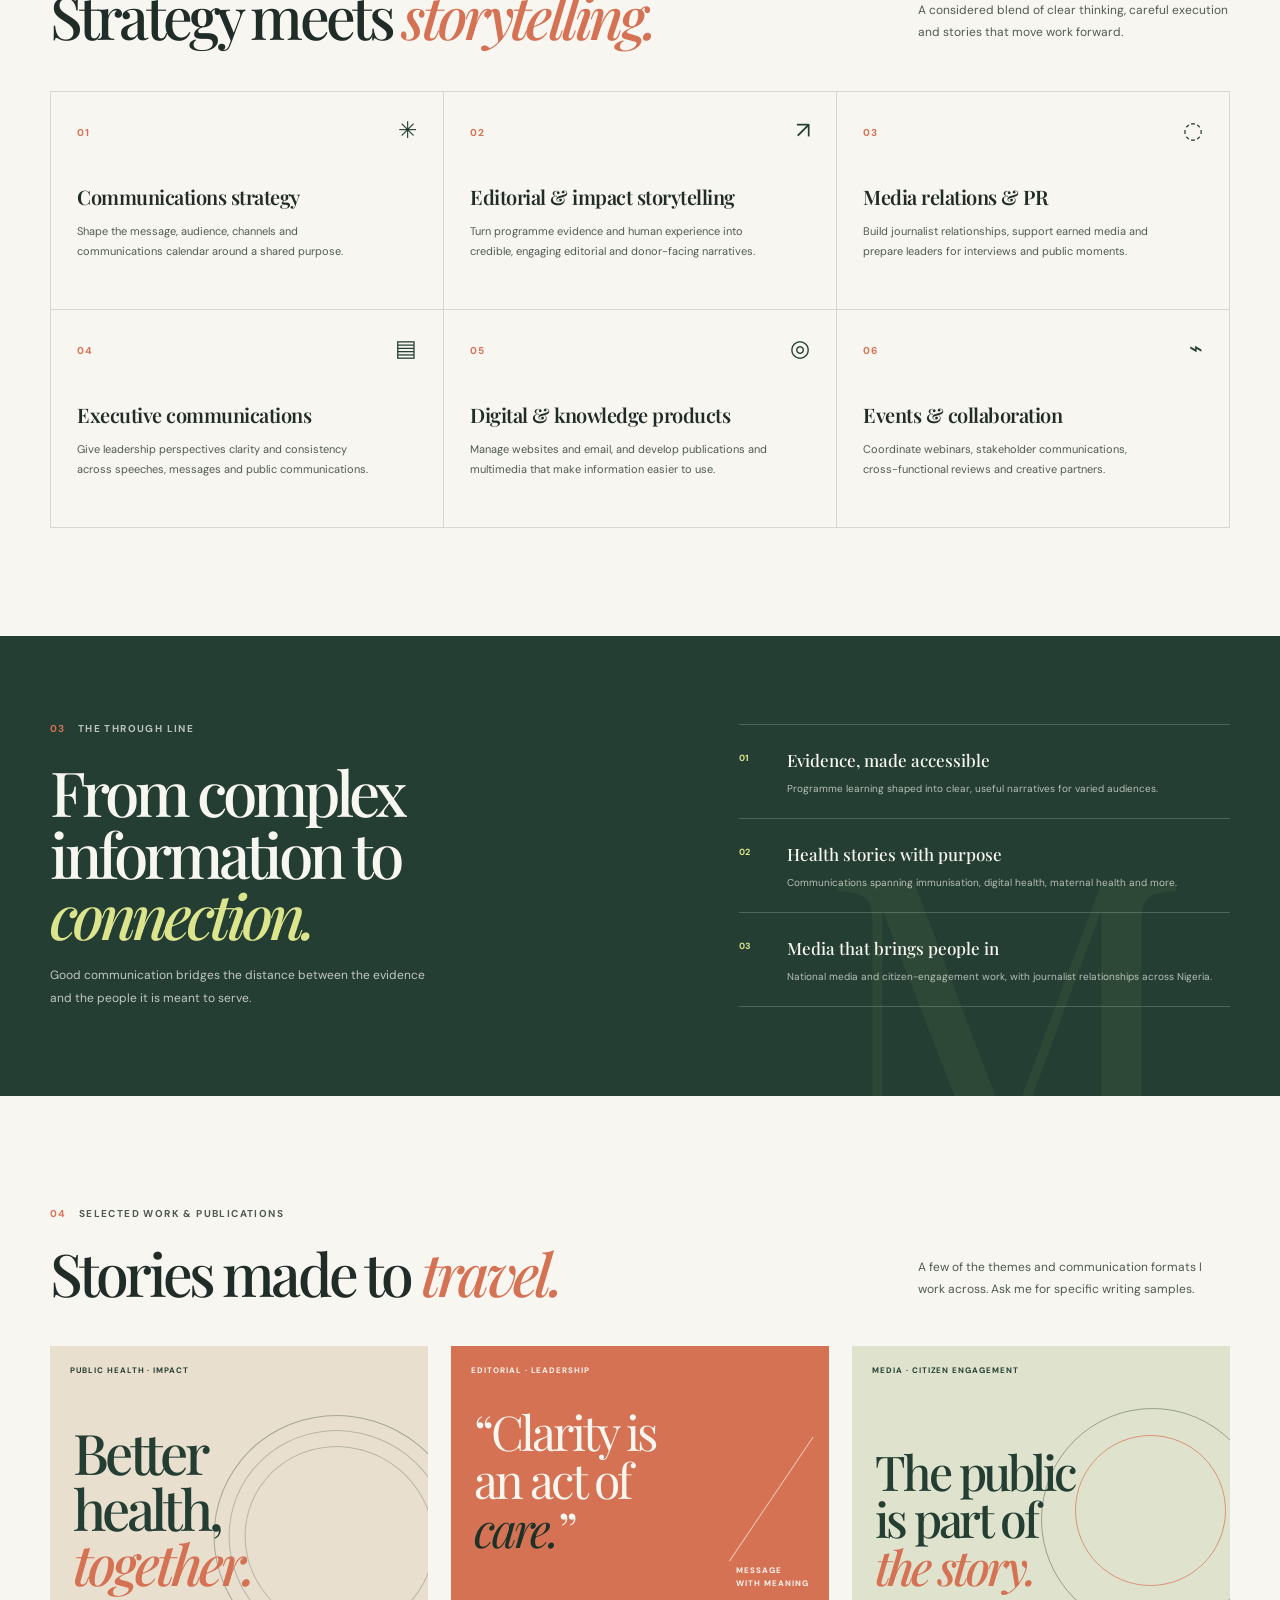
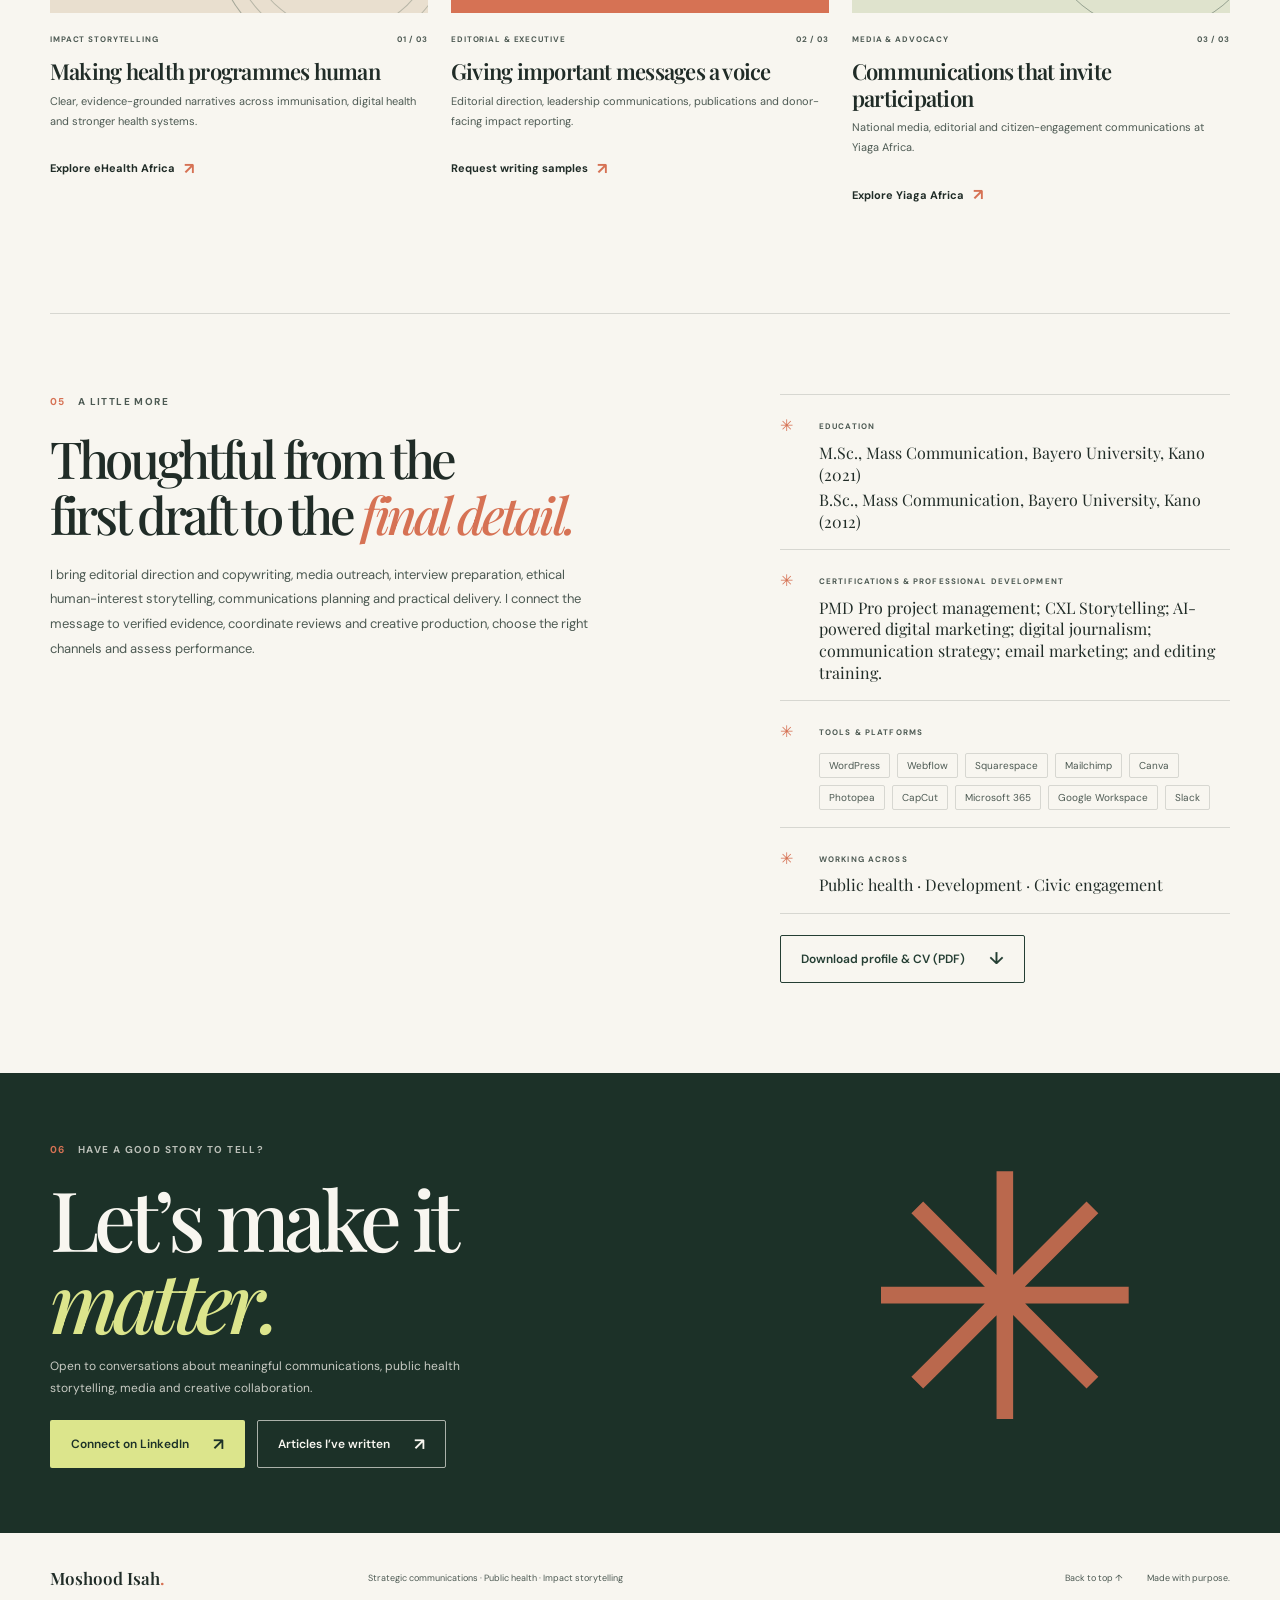
==== commit 7208d9ff: "updated files" ====
--- a/index.html
+++ b/index.html
@@ -81,8 +81,8 @@
             >
             <a
               class="text-link"
-              href="moshood-isah-cv.pdf"
-              download="Moshood-Isah-CV.pdf"
+              href="_MOSHOOD%20ISAH%20RESUME.docx%20-%20Arolf.docx.pdf"
+              download="Moshood-Isah-Resume.pdf"
               >Download my CV (PDF) <span aria-hidden="true">↓</span></a
             >
           </div>
@@ -92,24 +92,18 @@
           </div>
         </div>
 
-        <div
-          class="hero-art"
-          aria-label="Abstract artwork representing connected stories and ideas"
-        >
-          <div class="art-orbit orbit-one"></div>
-          <div class="art-orbit orbit-two"></div>
-          <div class="art-orbit orbit-three"></div>
-          <div class="art-sun"></div>
-          <div class="art-stem"></div>
-          <span class="art-initials">MI<span>.</span></span>
-          <span class="art-side-label">PEOPLE · EVIDENCE · CHANGE</span>
+        <div class="hero-art">
+          <img
+            class="hero-portrait"
+            src="bcbb3933-e31c-4312-a086-539777f8828a.jpeg"
+            alt="Portrait of Moshood Isah"
+          />
           <div class="experience-stamp">
             <span class="stamp-number">10<span>+</span></span>
             <span class="stamp-label"
               >years turning<br />evidence into impact</span
             >
           </div>
-          <span class="art-caption">COMMUNICATIONS, WITH PURPOSE.</span>
         </div>
         <div class="hero-bottomline">
           <span>Lagos, Nigeria</span>
@@ -446,8 +440,8 @@
           </div>
           <a
             class="button button-outline"
-            href="moshood-isah-cv.pdf"
-            download="Moshood-Isah-CV.pdf"
+            href="_MOSHOOD%20ISAH%20RESUME.docx%20-%20Arolf.docx.pdf"
+            download="Moshood-Isah-Resume.pdf"
             >Download profile &amp; CV (PDF) <span aria-hidden="true">↓</span></a
           >
         </div>
@@ -467,13 +461,22 @@
             Open to conversations about meaningful communications, public health
             storytelling, media and creative collaboration.
           </p>
-          <a
-            class="button button-light"
-            href="https://www.linkedin.com/search/results/people/?keywords=Moshood%20Isah"
-            target="_blank"
-            rel="noopener noreferrer"
-            >Find Moshood on LinkedIn <span aria-hidden="true">↗</span></a
-          >
+          <div class="contact-actions">
+            <a
+              class="button button-light"
+              href="https://www.linkedin.com/in/moshood-isah-m-sc-project-dpro%C2%AE-aaaa2087/"
+              target="_blank"
+              rel="noopener noreferrer"
+              >Connect on LinkedIn <span aria-hidden="true">↗</span></a
+            >
+            <a
+              class="button button-outline-light"
+              href="https://www.google.com/search?q=Moshood+Isah+articles"
+              target="_blank"
+              rel="noopener noreferrer"
+              >Articles I’ve written <span aria-hidden="true">↗</span></a
+            >
+          </div>
           <!--<p class="contact-note">
             This opens a LinkedIn people search. Add your direct profile and
             email address for one-click contact.
--- a/styles.css
+++ b/styles.css
@@ -328,8 +328,15 @@
   height: 455px;
   justify-self: end;
   overflow: hidden;
-  background: var(--forest);
-  isolation: isolate;
+  background: white;
+}
+
+.hero-portrait {
+  display: block;
+  width: 100%;
+  height: 100%;
+  object-fit: cover;
+  object-position: center top;
 }
 
 .hero-art::before {
@@ -1015,6 +1022,22 @@
 
 .button-light:hover {
   background: var(--paper);
+}
+
+.contact-actions {
+  display: flex;
+  flex-wrap: wrap;
+  gap: 12px;
+}
+
+.button-outline-light {
+  border-color: rgba(248, 246, 240, 0.65);
+  color: var(--paper);
+}
+
+.button-outline-light:hover {
+  background: var(--paper);
+  color: var(--forest-dark);
 }
 
 .contact-note {
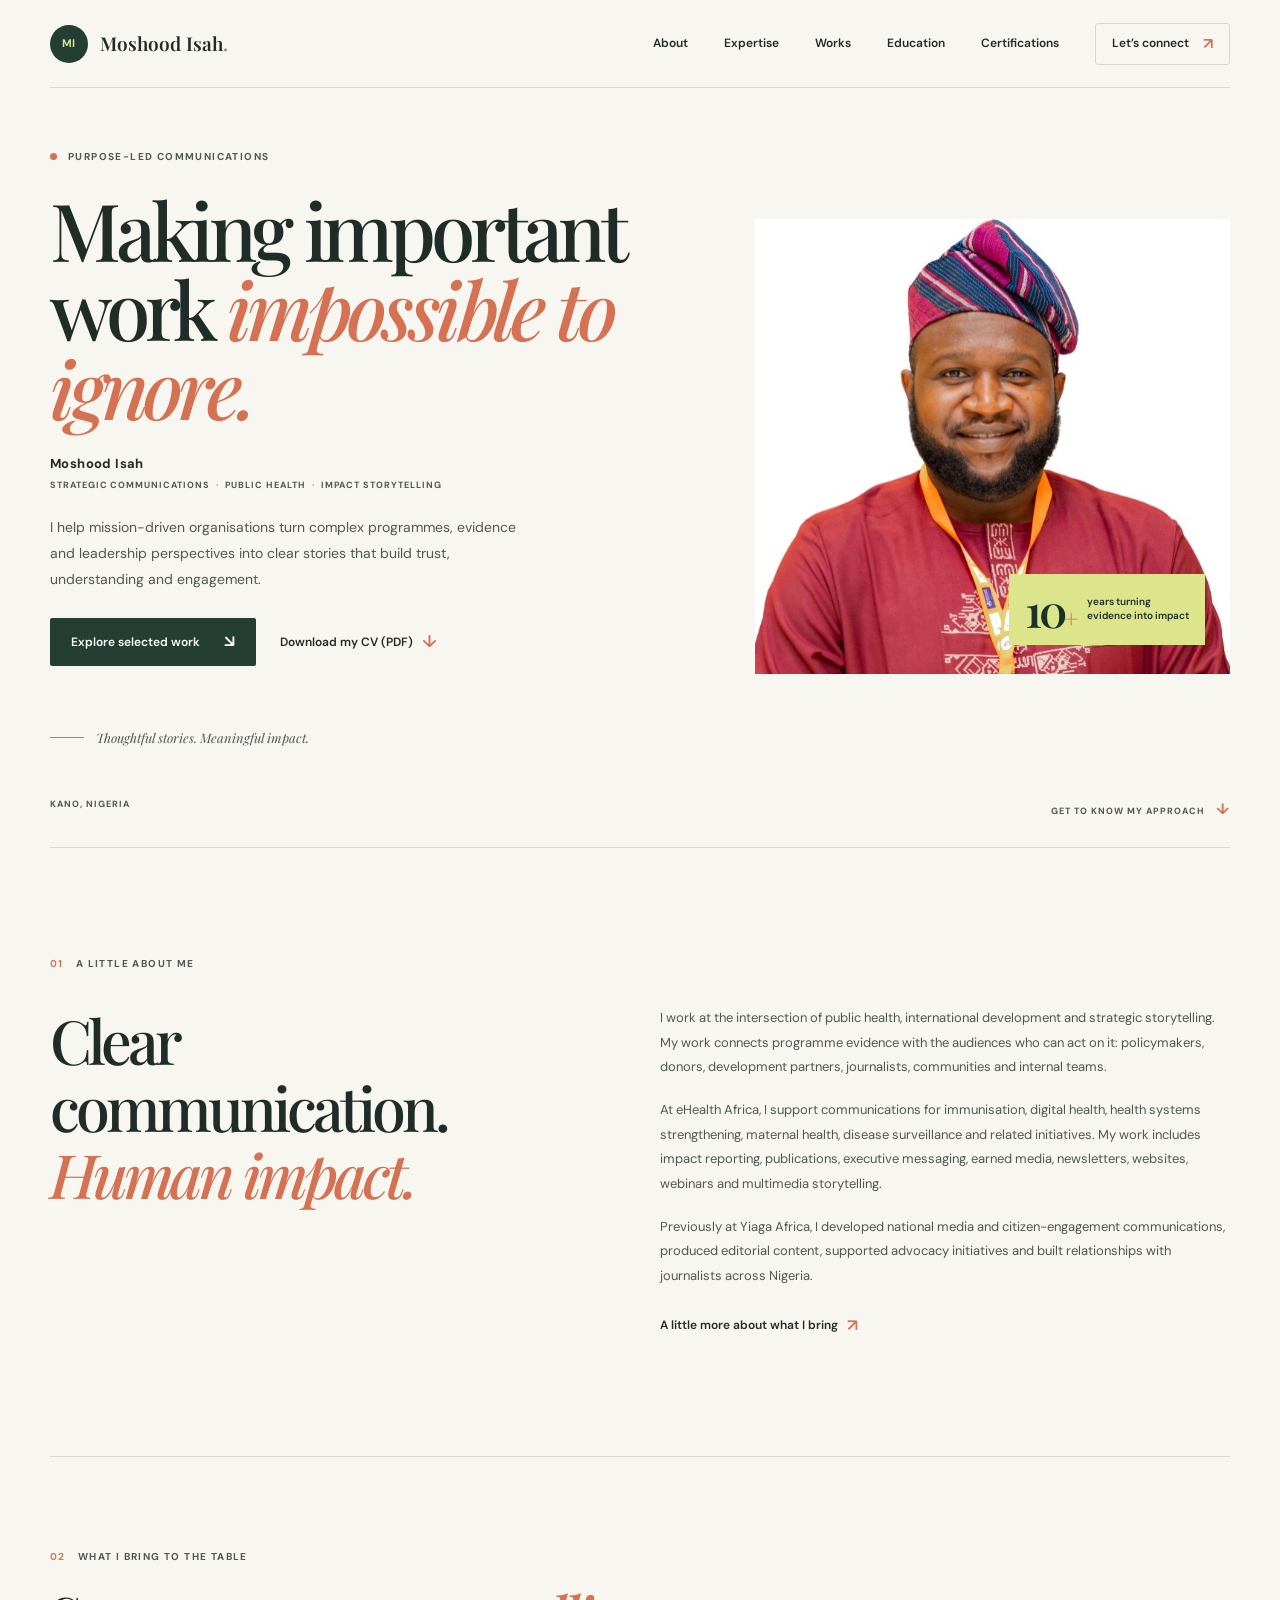
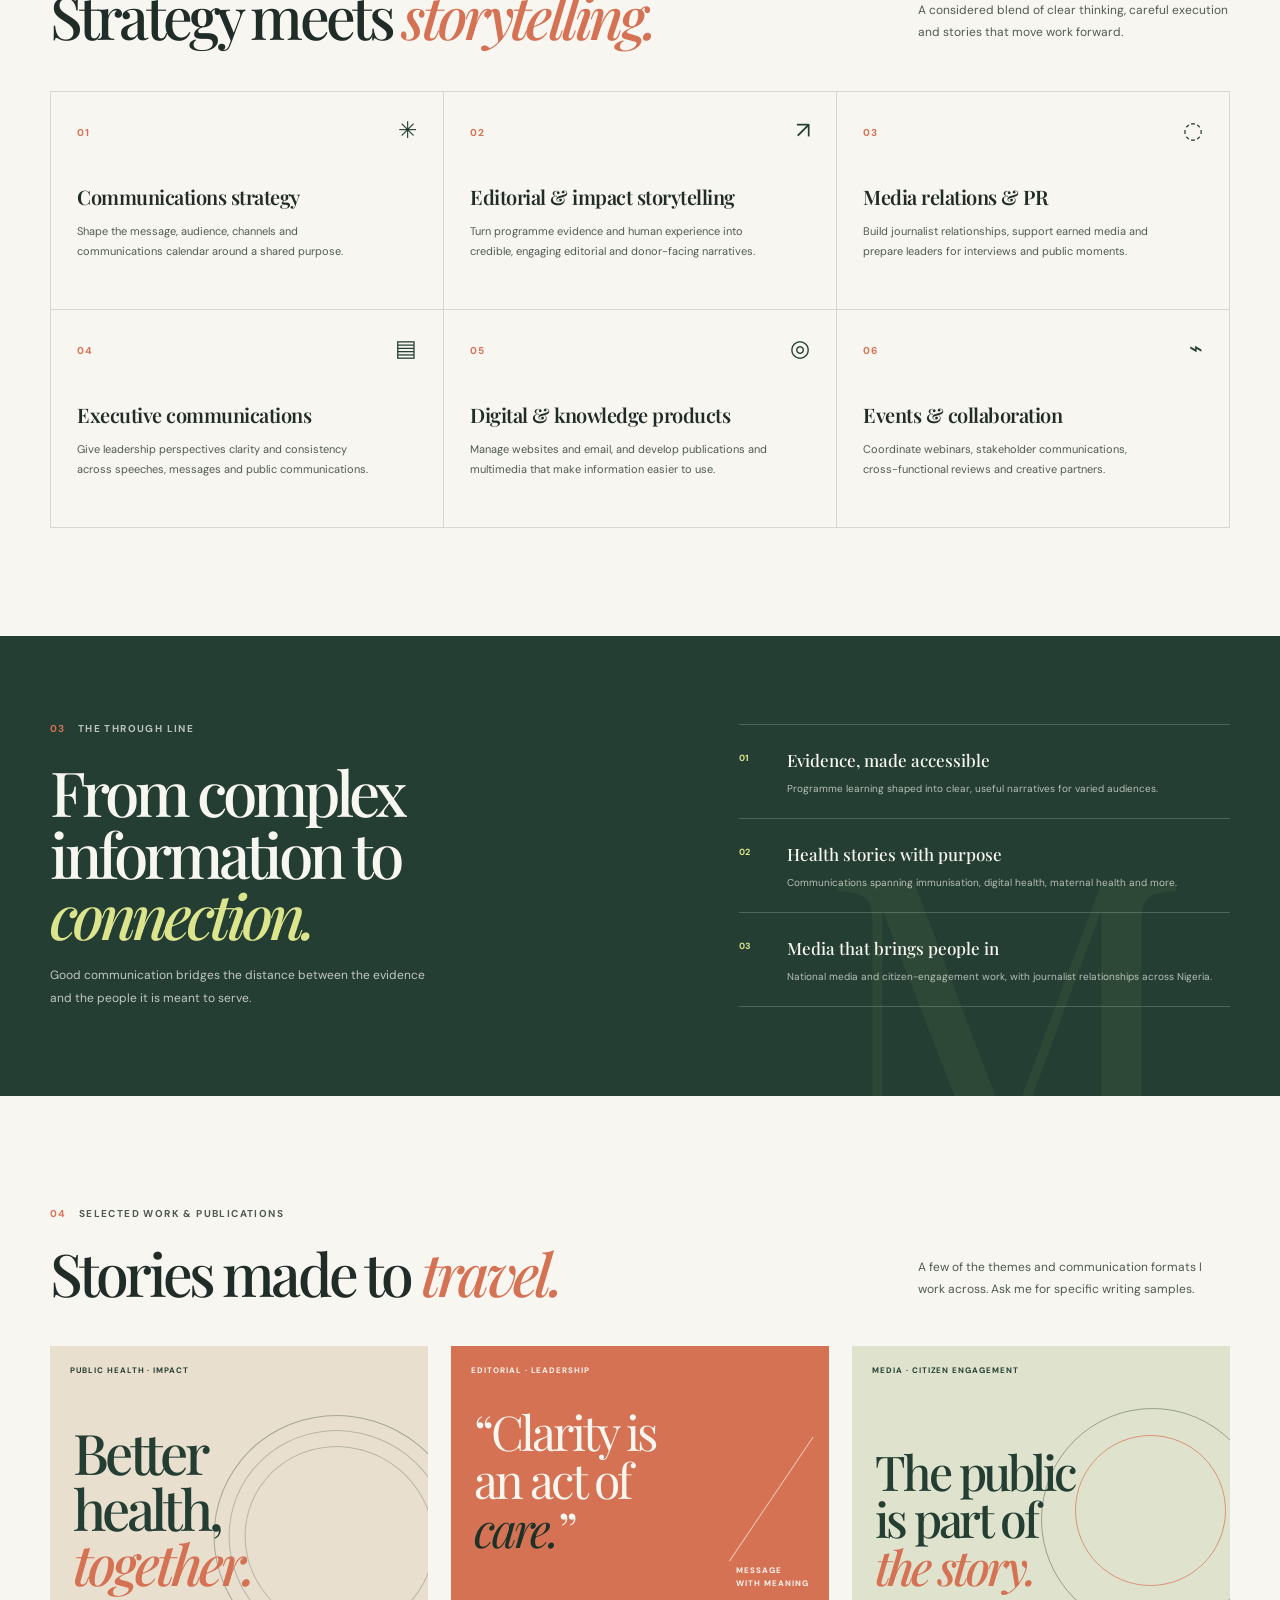
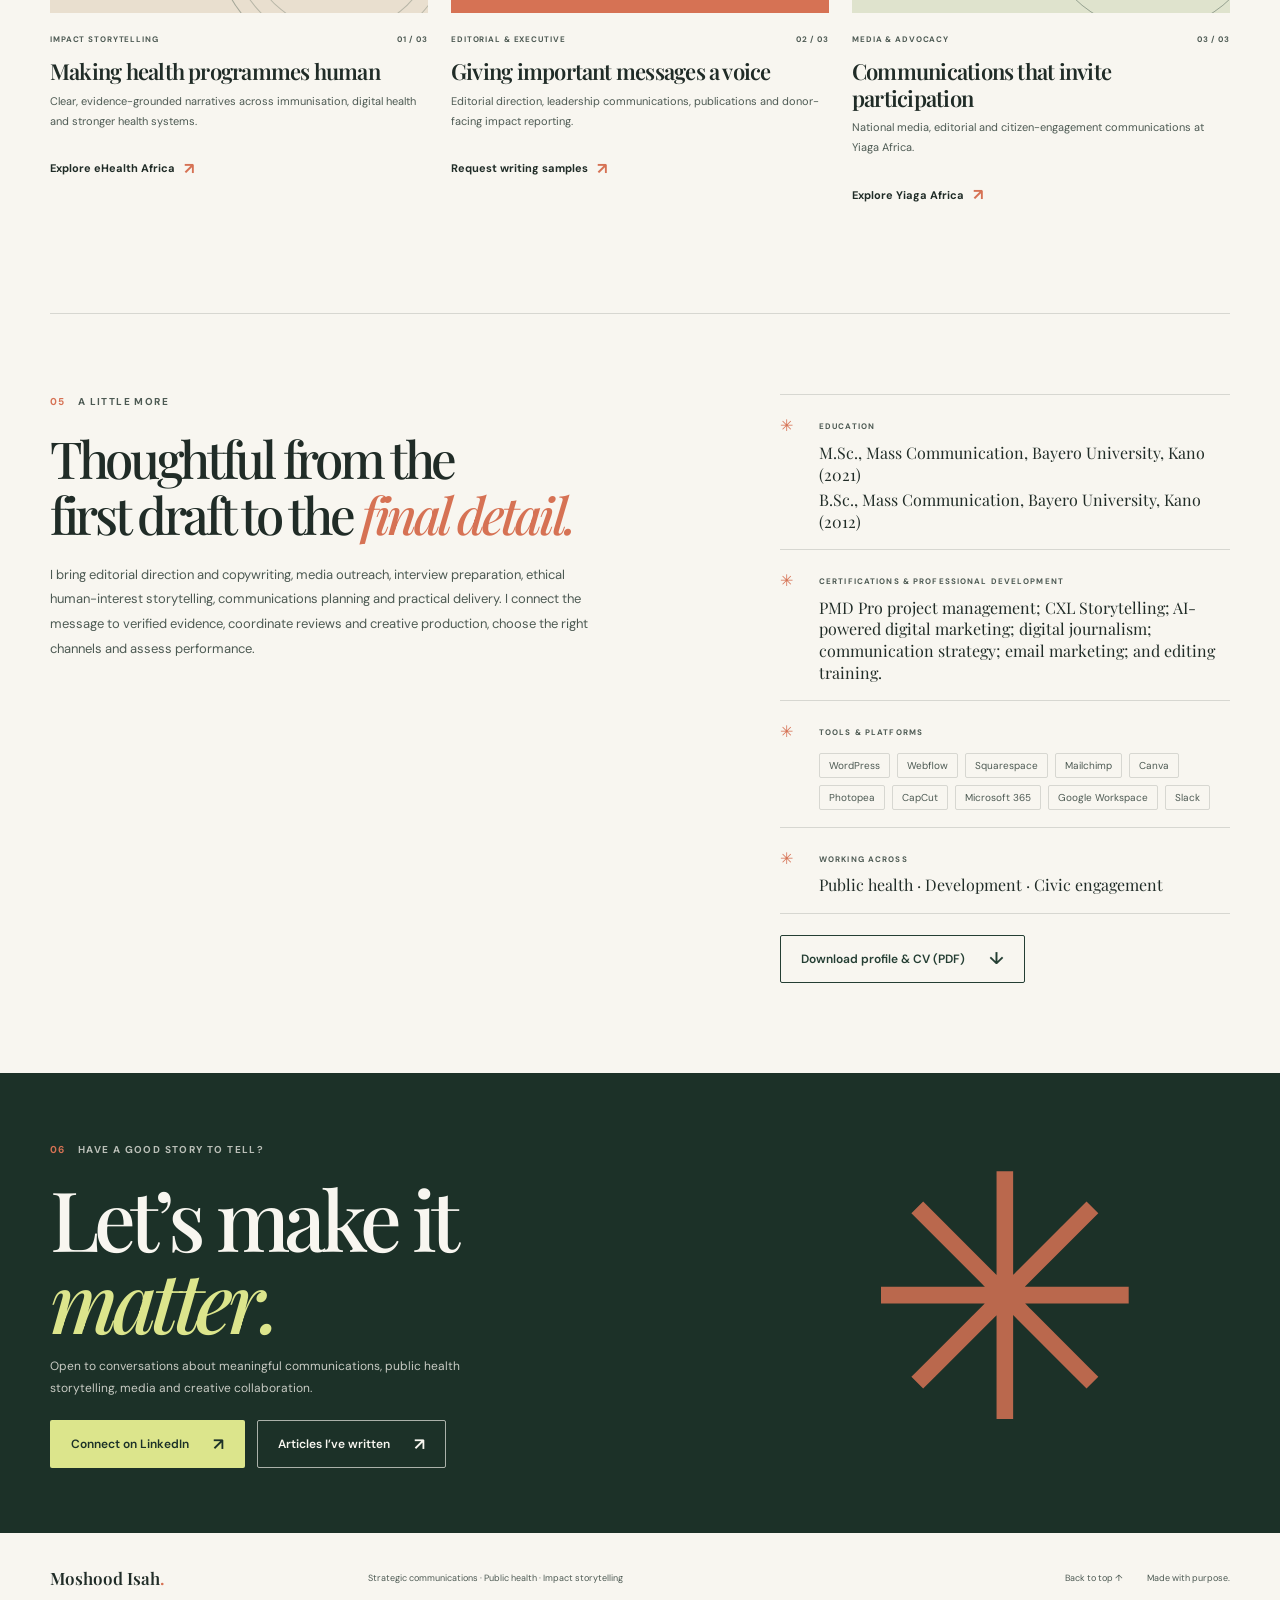
==== commit 2f9b1b8c: "Add files via upload" ====
--- a/index.html
+++ b/index.html
@@ -106,7 +106,7 @@
           </div>
         </div>
         <div class="hero-bottomline">
-          <span>Lagos, Nigeria</span>
+          <span>Kano, Nigeria</span>
           <a href="#about"
             >Get to know my approach <span aria-hidden="true">↓</span></a
           >
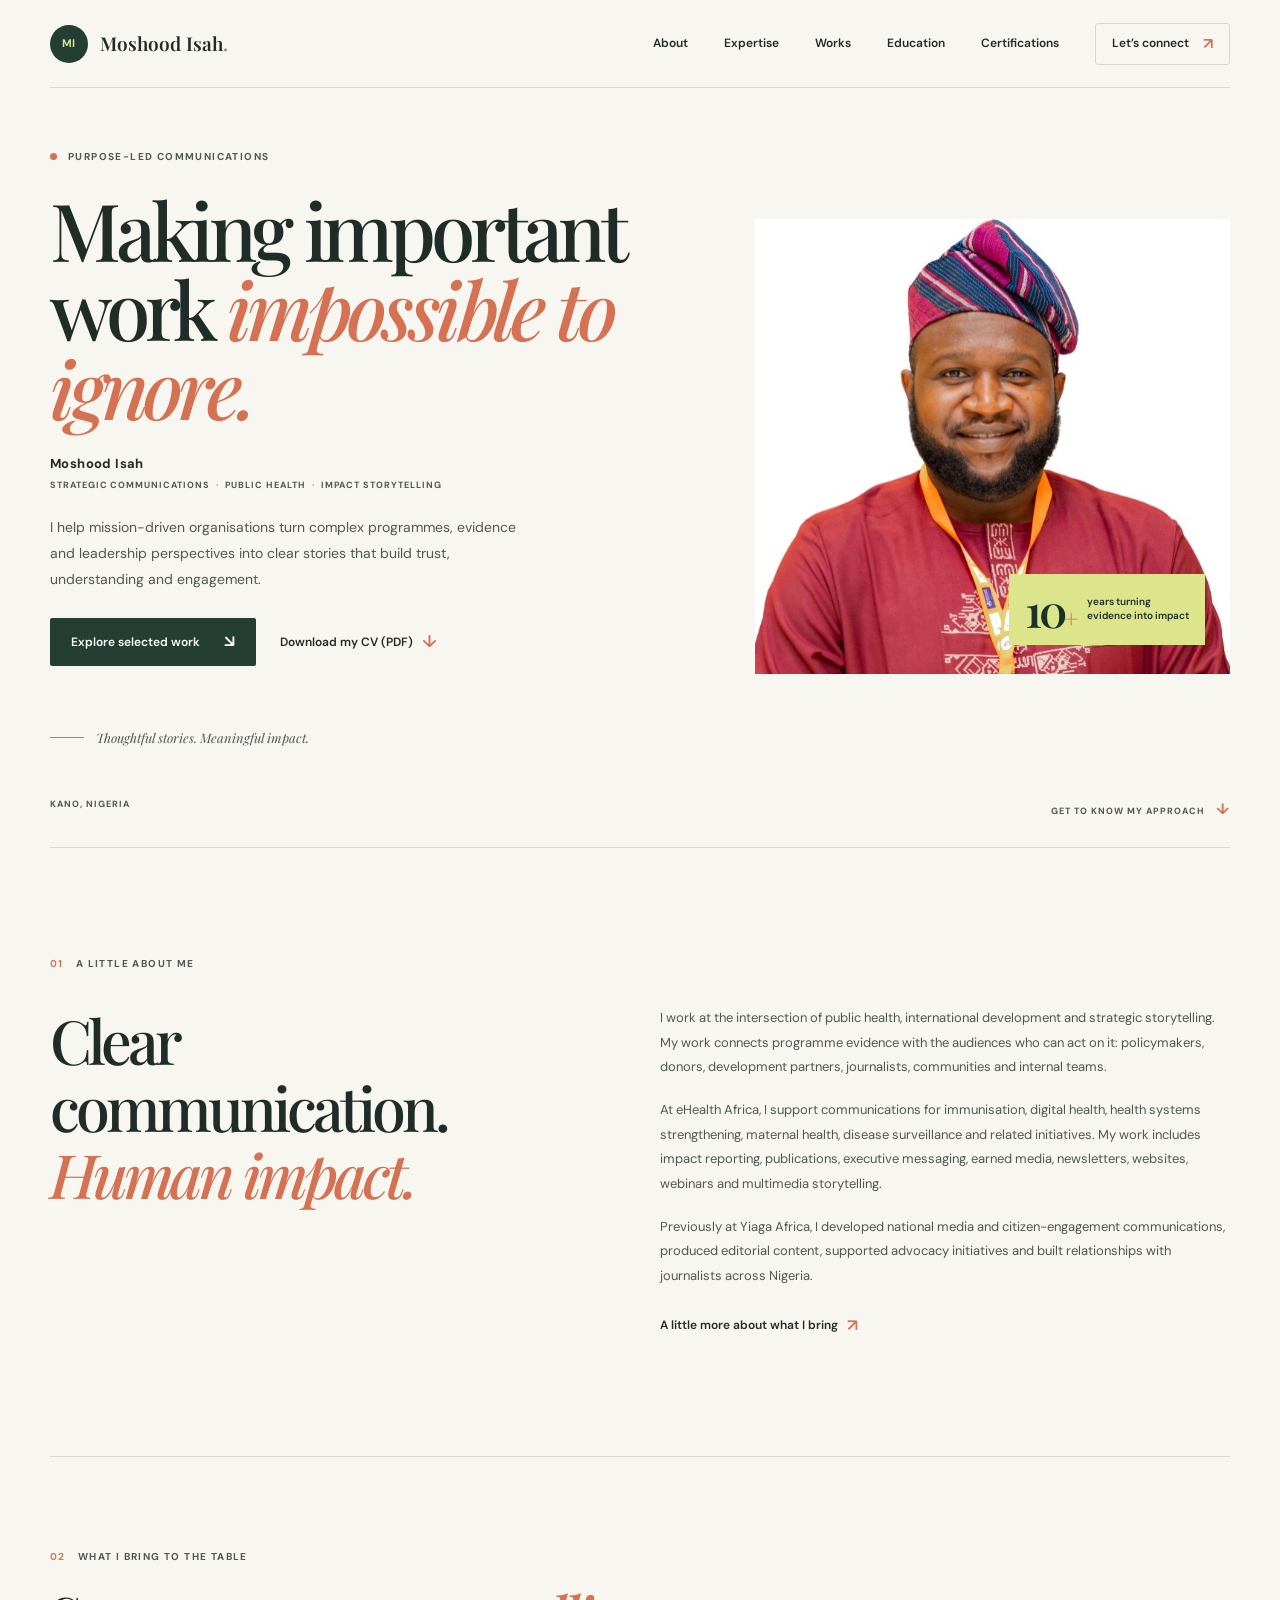
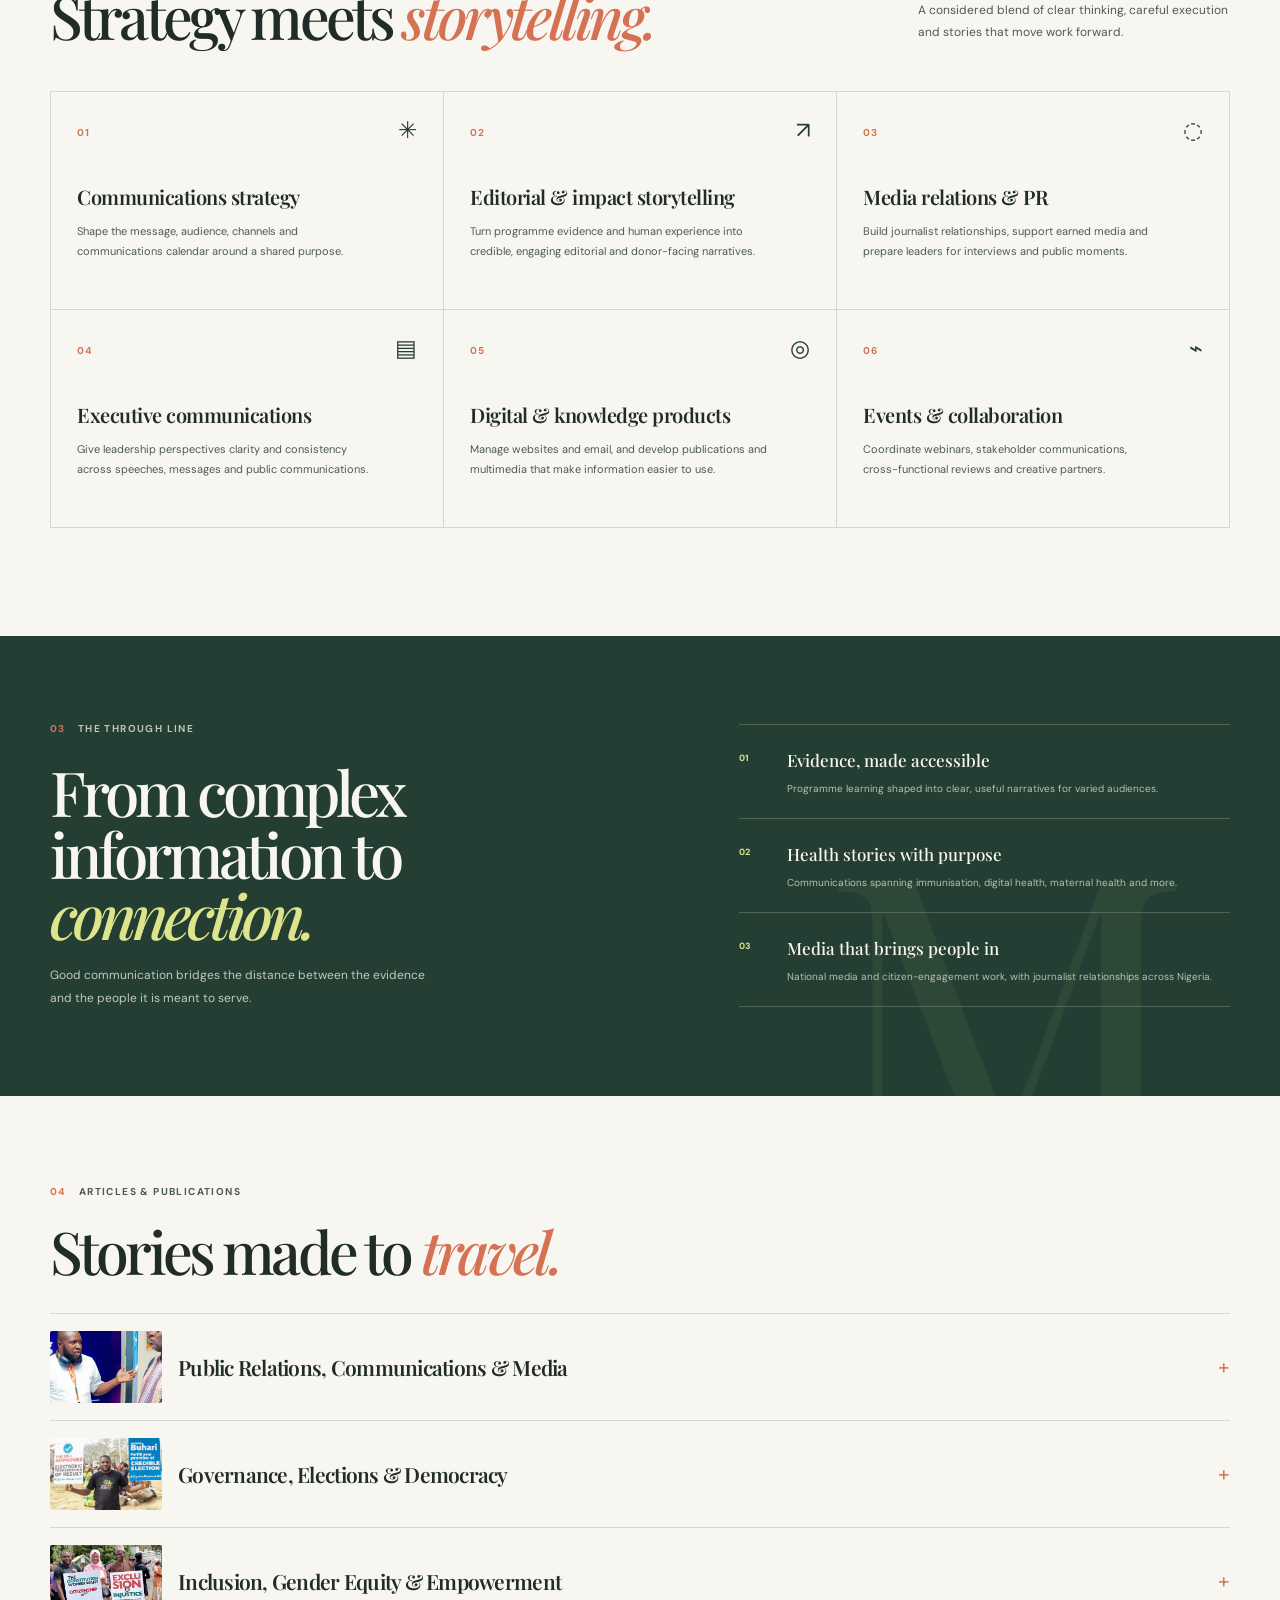
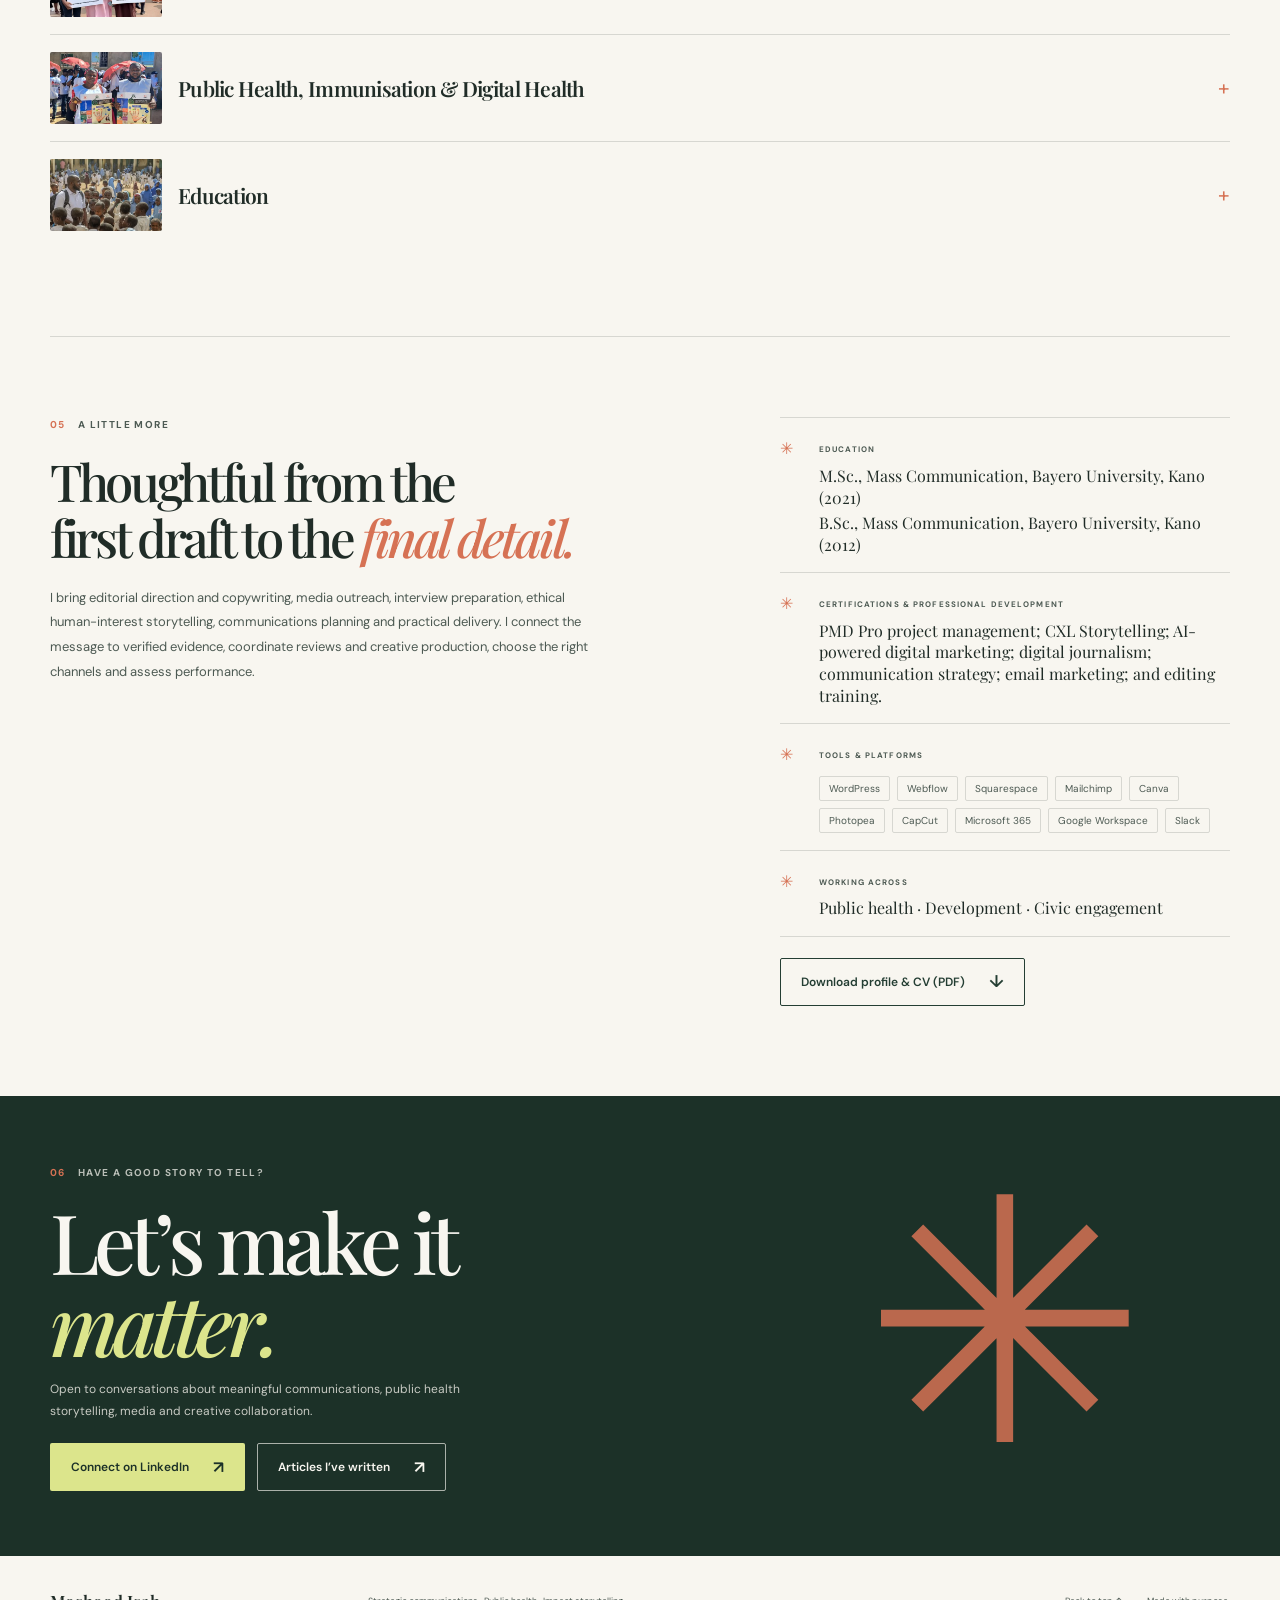
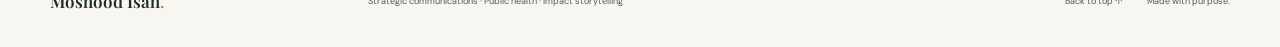
==== commit 81f210e1: "updated files" ====
--- a/index.html
+++ b/index.html
@@ -287,91 +287,559 @@
         <div class="section-heading work-heading">
           <div>
             <div class="section-kicker">
-              <span>04</span> Selected work &amp; publications
+              <span>04</span> Articles &amp; publications
             </div>
             <h2 id="work-title">Stories made to <em>travel.</em></h2>
           </div>
-          <p>
-            A few of the themes and communication formats I work across. Ask me
-            for specific writing samples.
-          </p>
-        </div>
-        <div class="work-grid">
-          <article class="work-card work-card-large">
-            <div class="work-visual visual-health">
-              <span class="visual-label">PUBLIC HEALTH · IMPACT</span>
-              <span class="visual-big-type"
-                >Better<br />health,<br /><em>together.</em></span
-              >
-              <span class="visual-orbit" aria-hidden="true"></span>
-            </div>
-            <div class="work-meta">
-              <span>IMPACT STORYTELLING</span><span>01 / 03</span>
-            </div>
-            <h3>Making health programmes human</h3>
-            <p>
-              Clear, evidence-grounded narratives across immunisation, digital
-              health and stronger health systems.
-            </p>
-            <a
-              class="work-link"
-              href="https://www.ehealthafrica.org/"
-              target="_blank"
-              rel="noopener noreferrer"
-              >Explore eHealth Africa <span aria-hidden="true">↗</span></a
-            >
-          </article>
-          <article class="work-card">
-            <div class="work-visual visual-editorial">
-              <span class="visual-label">EDITORIAL · LEADERSHIP</span>
-              <span class="editorial-quote"
-                >“Clarity is<br />an act of<br /><em>care.</em>”</span
-              >
-              <span class="editorial-rule" aria-hidden="true"></span>
-              <span class="editorial-small">MESSAGE<br />WITH MEANING</span>
-            </div>
-            <div class="work-meta">
-              <span>EDITORIAL &amp; EXECUTIVE</span><span>02 / 03</span>
-            </div>
-            <h3>Giving important messages a voice</h3>
-            <p>
-              Editorial direction, leadership communications, publications and
-              donor-facing impact reporting.
-            </p>
-            <a class="work-link" href="#contact"
-              >Request writing samples <span aria-hidden="true">↗</span></a
-            >
-          </article>
-          <article class="work-card">
-            <div class="work-visual visual-civic">
-              <span class="visual-label">MEDIA · CITIZEN ENGAGEMENT</span>
-              <span class="civic-big-type"
-                >The public<br />is part of<br /><em>the story.</em></span
-              >
-              <span class="civic-ring civic-ring-one" aria-hidden="true"></span>
-              <span class="civic-ring civic-ring-two" aria-hidden="true"></span>
-            </div>
-            <div class="work-meta">
-              <span>MEDIA &amp; ADVOCACY</span><span>03 / 03</span>
-            </div>
-            <h3>Communications that invite participation</h3>
-            <p>
-              National media, editorial and citizen-engagement communications at
-              Yiaga Africa.
-            </p>
-            <a
-              class="work-link"
-              href="https://yiaga.org/"
-              target="_blank"
-              rel="noopener noreferrer"
-              >Explore Yiaga Africa <span aria-hidden="true">↗</span></a
-            >
-          </article>
-        </div>
-        <!--<p class="work-note">
-          Organisation links open their public websites; direct publication and
-          campaign sample links can be added when available.
-        </p>-->
+        </div>
+        <details class="article-collection" id="articles">
+          <summary>
+            <img
+              class="article-category-image"
+              src="mosh%2010.jpeg"
+              alt="Moshood Isah speaking with a colleague at a communications event"
+            />
+            <h3>Public Relations, Communications &amp; Media</h3>
+          </summary>
+          <ul class="article-list">
+            <li>
+              <a
+                href="https://spokespersonsdigest.com/2016/04/nigerian-institute-of-public-relations-advancing-the-cause-of-professional-democracy/"
+                target="_blank"
+                rel="noopener noreferrer"
+              >
+                Nigerian Institute of Public Relations: Advancing the Cause of
+                Professional Democracy
+                <span aria-hidden="true">↗</span>
+              </a>
+            </li>
+            <li>
+              <a
+                href="https://spokespersonsdigest.com/2015/03/9-tips-for-a-successful-csr/"
+                target="_blank"
+                rel="noopener noreferrer"
+              >
+                9 Tips for a Successful CSR
+                <span aria-hidden="true">↗</span>
+              </a>
+            </li>
+            <li>
+              <a
+                href="https://spokespersonsdigest.com/2015/12/bhm-launches-nigerias-first-ever-annual-pr-industry-report/"
+                target="_blank"
+                rel="noopener noreferrer"
+              >
+                BHM Launches Nigeria’s First-Ever Annual PR Industry Report
+                <span aria-hidden="true">↗</span>
+              </a>
+            </li>
+            <li>
+              <a
+                href="https://spokespersonsdigest.com/2016/05/nkechi-ali-balogun-tribute-to-a-pr-matriarch-at-60/"
+                target="_blank"
+                rel="noopener noreferrer"
+              >
+                Nkechi Ali-Balogun: Tribute to a PR Matriarch at 60
+                <span aria-hidden="true">↗</span>
+              </a>
+            </li>
+          </ul>
+        </details>
+        <details class="article-collection">
+          <summary>
+            <img
+              class="article-category-image"
+              src="mosh%201.jpeg"
+              alt="Moshood Isah at an election outreach event"
+            />
+            <h3>Governance, Elections &amp; Democracy</h3>
+          </summary>
+          <ul class="article-list">
+            <li>
+              <a
+                href="https://prnigeria.com/2019/10/24/kogi-bayelsa-early-warning-signals/"
+                target="_blank"
+                rel="noopener noreferrer"
+              >
+                Kogi/Bayelsa: Early Warning Signals on Voter Inducement &amp;
+                Electoral Violence
+                <span aria-hidden="true">↗</span>
+              </a>
+            </li>
+            <li>
+              <a
+                href="https://prnigeria.com/byline/moshood-isah/"
+                target="_blank"
+                rel="noopener noreferrer"
+              >
+                2019 Elections: Still on Media-Citizen Observers Collaboration
+                <span aria-hidden="true">↗</span>
+              </a>
+            </li>
+            <li>
+              <a
+                href="https://prnigeria.com/byline/moshood-isah/"
+                target="_blank"
+                rel="noopener noreferrer"
+              >
+                Worrisome Decrease in Voter Turnout
+                <span aria-hidden="true">↗</span>
+              </a>
+            </li>
+            <li>
+              <a
+                href="https://prnigeria.com/2017/04/26/prison-service-prawa/"
+                target="_blank"
+                rel="noopener noreferrer"
+              >
+                Assessing Infrastructural Deficit in Nigerian Prisons
+                <span aria-hidden="true">↗</span>
+              </a>
+            </li>
+            <li>
+              <a
+                href="https://prnigeria.com/2017/03/07/nps-prawa-collaborate-prison/"
+                target="_blank"
+                rel="noopener noreferrer"
+              >
+                NPS, PRAWA Collaborate on Prison Reforms
+                <span aria-hidden="true">↗</span>
+              </a>
+            </li>
+            <li>
+              <a
+                href="https://prnigeria.com/2017/05/16/logistics-nigerian-prisons-vehicles/"
+                target="_blank"
+                rel="noopener noreferrer"
+              >
+                Logistics: Nigerian Prisons Need More Vehicles
+                <span aria-hidden="true">↗</span>
+              </a>
+            </li>
+            <li>
+              <a
+                href="https://prnigeria.com/2019/03/14/inconclusive-elections-political-misconducts/"
+                target="_blank"
+                rel="noopener noreferrer"
+              >
+                Inconclusive Elections and Political Misconducts
+                <span aria-hidden="true">↗</span>
+              </a>
+            </li>
+            <li>
+              <a
+                href="https://prnigeria.com/2015/10/19/dissecting-ministerial-nominees-into-portfolios/"
+                target="_blank"
+                rel="noopener noreferrer"
+              >
+                Dissecting Ministerial Nominees into Portfolios — co-authored
+                with Ogochukwu Lynda Paul
+                <span aria-hidden="true">↗</span>
+              </a>
+            </li>
+            <li>
+              <a
+                href="https://prnigeria.com/2018/11/16/yiaga-observers-katsina-bauchi-kwara/"
+                target="_blank"
+                rel="noopener noreferrer"
+              >
+                YIAGA Observers Deployed to Katsina, Bauchi, Kwara Bye-Elections
+                <span aria-hidden="true">↗</span>
+              </a>
+            </li>
+            <li>
+              <a
+                href="https://prnigeria.com/2019/02/25/election-voter-lower-yiaga/"
+                target="_blank"
+                rel="noopener noreferrer"
+              >
+                2019 Election: Voter Turnout Lower Than 2015 – YIAGA
+                <span aria-hidden="true">↗</span>
+              </a>
+            </li>
+            <li>
+              <a
+                href="https://www.thecable.ng/inec-invalid-voter-registrations-and-2023-elections/"
+                target="_blank"
+                rel="noopener noreferrer"
+              >
+                INEC, Invalid Voter Registrations and 2023 Elections
+                <span aria-hidden="true">↗</span>
+              </a>
+            </li>
+            <li>
+              <a
+                href="https://www.thecable.ng/the-implication-of-server-controversy-on-bayelsa-kogi-elections/"
+                target="_blank"
+                rel="noopener noreferrer"
+              >
+                The Implication of Server Controversy on Bayelsa, Kogi Elections
+                — Moshood Isah
+                <span aria-hidden="true">↗</span>
+              </a>
+            </li>
+            <li>
+              <a
+                href="https://www.legit.ng/1337627-opinion-voting-covid-19-edo-ondo-polls-litmus-test-by-moshood-isah.html"
+                target="_blank"
+                rel="noopener noreferrer"
+              >
+                Voting Amidst COVID-19: Edo, Ondo Polls as Litmus Test — Moshood
+                Isah
+                <span aria-hidden="true">↗</span>
+              </a>
+            </li>
+          </ul>
+        </details>
+        <details class="article-collection">
+          <summary>
+            <img
+              class="article-category-image"
+              src="Mosh%2041.jpg"
+              alt="Women holding signs at an inclusion and civic rights demonstration"
+            />
+            <h3>Inclusion, Gender Equity &amp; Empowerment</h3>
+          </summary>
+          <ul class="article-list">
+            <li>
+              <a
+                href="https://guardian.ng/opinion/letters/iwd-more-promises-no-action-on-35-affirmative-action/"
+                target="_blank"
+                rel="noopener noreferrer"
+              >
+                IWD: More Promises, No Action on 35% Affirmative Action
+                <span aria-hidden="true">↗</span>
+              </a>
+            </li>
+            <li>
+              <a
+                href="https://ehealthafrica.org/author/6ade1a11c7d8006e/"
+                target="_blank"
+                rel="noopener noreferrer"
+              >
+                Investing in Women, Strengthening Health Systems: How eHealth
+                Africa Builds a Culture Where Female Leaders Thrive
+                <span aria-hidden="true">↗</span>
+              </a>
+            </li>
+            <li>
+              <a
+                href="https://ehealthafrica.org/author/6ade1a11c7d8006e/"
+                target="_blank"
+                rel="noopener noreferrer"
+              >
+                How eHealth Africa’s All-Female Internship Cohort Is Shaping
+                Women Leaders
+                <span aria-hidden="true">↗</span>
+              </a>
+            </li>
+            <li>
+              <a
+                href="https://ehealthafrica.org/author/6ade1a11c7d8006e/"
+                target="_blank"
+                rel="noopener noreferrer"
+              >
+                Beyond Access: Making Digital Health Work for Women and Girls
+                <span aria-hidden="true">↗</span>
+              </a>
+            </li>
+            <li>
+              <a
+                href="https://ehealthafrica.org/author/6ade1a11c7d8006e/page/2/"
+                target="_blank"
+                rel="noopener noreferrer"
+              >
+                Give to Gain: Turning Gender Equity into Stronger, More
+                Resilient Health Systems
+                <span aria-hidden="true">↗</span>
+              </a>
+            </li>
+            <li>
+              <a
+                href="https://prnigeria.com/2018/01/18/2019-inec-time-table-nottooyoung-to-run-bill/"
+                target="_blank"
+                rel="noopener noreferrer"
+              >
+                2019 INEC Time Table and the Fate of NotTooYoungToRun Bill —
+                Moshood Isah
+                <span aria-hidden="true">↗</span>
+              </a>
+            </li>
+            <li>
+              <a
+                href="https://prnigeria.com/byline/moshood-isah/"
+                target="_blank"
+                rel="noopener noreferrer"
+              >
+                2019 Elections: Still on Media-Citizen Observers Collaboration
+                <span aria-hidden="true">↗</span>
+              </a>
+            </li>
+            <li>
+              <a
+                href="https://prnigeria.com/byline/moshood-isah/"
+                target="_blank"
+                rel="noopener noreferrer"
+              >
+                2019 Elections: YIAGA Supports 1,168 Young Candidates
+                <span aria-hidden="true">↗</span>
+              </a>
+            </li>
+            <li>
+              <a
+                href="https://prnigeria.com/byline/moshood-isah/"
+                target="_blank"
+                rel="noopener noreferrer"
+              >
+                YIAGA Urges African Youths to Fight Corruption
+                <span aria-hidden="true">↗</span>
+              </a>
+            </li>
+            <li>
+              <a
+                href="https://blueprint.ng/anambra-poll-time-is-running-out-for-passage-of-electoral-act-moshood-isah/"
+                target="_blank"
+                rel="noopener noreferrer"
+              >
+                Anambra Poll: Time Is Running Out for Passage of Electoral Act —
+                Moshood Isah
+                <span aria-hidden="true">↗</span>
+              </a>
+            </li>
+          </ul>
+        </details>
+        <details class="article-collection">
+          <summary>
+            <img
+              class="article-category-image"
+              src="mosh%2022.jpg"
+              alt="Community members with public health campaign materials"
+            />
+            <h3>Public Health, Immunisation &amp; Digital Health</h3>
+          </summary>
+          <ul class="article-list">
+            <li>
+              <a
+                href="https://www.thecable.ng/the-urgency-of-addressing-non-communicable-diseases-in-underserved-communities/"
+                target="_blank"
+                rel="noopener noreferrer"
+              >
+                The Urgency of Addressing Non-Communicable Diseases in
+                Underserved Communities
+                <span aria-hidden="true">↗</span>
+              </a>
+            </li>
+            <li>
+              <a
+                href="https://ehealthafrica.org/community-health-workers-patients-get-boost-in-battle-against-non-communicable-diseases/"
+                target="_blank"
+                rel="noopener noreferrer"
+              >
+                Community Health Workers, Patients Get Boost in Battle Against
+                Non-Communicable Diseases
+                <span aria-hidden="true">↗</span>
+              </a>
+            </li>
+            <li>
+              <a
+                href="https://ehealthafrica.org/public-health-stakeholders-endorse-ehealth-africa-planfeld-platform-digitizing-micro-planning/"
+                target="_blank"
+                rel="noopener noreferrer"
+              >
+                Public Health Stakeholders Endorse eHealth Africa’s Planfeld
+                Platform for Digitizing Micro-Planning
+                <span aria-hidden="true">↗</span>
+              </a>
+            </li>
+            <li>
+              <a
+                href="https://ehealthafrica.org/peoc-upgrade-nigerian-president-commends-ehealth-africa-partners-strengthening-immunization-outbreak-response/"
+                target="_blank"
+                rel="noopener noreferrer"
+              >
+                PEOC Upgrade: Nigerian President Commends eHealth Africa,
+                Partners for Strengthening Immunization, Outbreak Response
+                <span aria-hidden="true">↗</span>
+              </a>
+            </li>
+            <li>
+              <a
+                href="https://ehealthafrica.org/author/6ade1a11c7d8006e/page/2/"
+                target="_blank"
+                rel="noopener noreferrer"
+              >
+                How Digital Maps Are Helping Lagos Reach Every Child with
+                Vaccines
+                <span aria-hidden="true">↗</span>
+              </a>
+            </li>
+            <li>
+              <a
+                href="https://ehealthafrica.org/author/6ade1a11c7d8006e/page/2/"
+                target="_blank"
+                rel="noopener noreferrer"
+              >
+                Frontline Workers Confront Polio Threats With Quiet Sacrifice
+                and Digital Tools
+                <span aria-hidden="true">↗</span>
+              </a>
+            </li>
+            <li>
+              <a
+                href="https://ehealthafrica.org/author/6ade1a11c7d8006e/page/2/"
+                target="_blank"
+                rel="noopener noreferrer"
+              >
+                How eHealth Africa Is Expanding Immunization Reach with Potent
+                Vaccine Delivery
+                <span aria-hidden="true">↗</span>
+              </a>
+            </li>
+            <li>
+              <a
+                href="https://ehealthafrica.org/author/6ade1a11c7d8006e/page/2/"
+                target="_blank"
+                rel="noopener noreferrer"
+              >
+                HPV Vaccine Demand Surges in Communities as Stakeholder Trust
+                Strengthens
+                <span aria-hidden="true">↗</span>
+              </a>
+            </li>
+            <li>
+              <a
+                href="https://ehealthafrica.org/author/6ade1a11c7d8006e/page/4/"
+                target="_blank"
+                rel="noopener noreferrer"
+              >
+                How Emergency Operations Centres Are Boosting Public Health
+                Response
+                <span aria-hidden="true">↗</span>
+              </a>
+            </li>
+            <li>
+              <a
+                href="https://ehealthafrica.org/author/6ade1a11c7d8006e/page/7/"
+                target="_blank"
+                rel="noopener noreferrer"
+              >
+                eHealth Africa Pilots Digital Innovation to Boost Planning of
+                Public Health Campaigns
+                <span aria-hidden="true">↗</span>
+              </a>
+            </li>
+            <li>
+              <a
+                href="https://ehealthafrica.org/after-losing-child-diphtheria-kano-woman-champions-hpv-vaccination/"
+                target="_blank"
+                rel="noopener noreferrer"
+              >
+                After Losing a Child to Diphtheria, Kano Woman Champions HPV
+                Vaccination
+                <span aria-hidden="true">↗</span>
+              </a>
+            </li>
+            <li>
+              <a
+                href="https://ehealthafrica.squarespace.com/blog/community-health-workers-patients-get-boost-in-battle-against-non-communicable-diseases"
+                target="_blank"
+                rel="noopener noreferrer"
+              >
+                Community Health Workers, Patients Get Boost in Battle Against
+                Non-Communicable Diseases
+                <span aria-hidden="true">↗</span>
+              </a>
+            </li>
+            <li>
+              <a
+                href="https://ehealthafrica.org/author/6ade1a11c7d8006e/"
+                target="_blank"
+                rel="noopener noreferrer"
+              >
+                From Displaced Intern to Operations Associate: Gashau’s
+                Inspiring Career Journey at eHealth Africa — co-authored with
+                Joyce Shinyi
+                <span aria-hidden="true">↗</span>
+              </a>
+            </li>
+            <li>
+              <a
+                href="https://ehealthafrica.org/author/d5fbaf1e77d6f95172fb0f4f799897e9/page/2/"
+                target="_blank"
+                rel="noopener noreferrer"
+              >
+                How Digital Maps Are Helping Lagos Reach Every Child with
+                Vaccines
+                <span aria-hidden="true">↗</span>
+              </a>
+            </li>
+            <li>
+              <a
+                href="https://ehealthafrica.org/author/6ade1a11c7d8006e/page/5/"
+                target="_blank"
+                rel="noopener noreferrer"
+              >
+                How Free Medication from eHealth Africa Transformed Hafsat’s
+                Life
+                <span aria-hidden="true">↗</span>
+              </a>
+            </li>
+            <li>
+              <a
+                href="https://ehealthafrica.org/author/6ade1a11c7d8006e/page/4/"
+                target="_blank"
+                rel="noopener noreferrer"
+              >
+                How Emergency Operations Centres Are Boosting Public Health
+                Response
+                <span aria-hidden="true">↗</span>
+              </a>
+            </li>
+          </ul>
+        </details>
+        <details class="article-collection">
+          <summary>
+            <img
+              class="article-category-image"
+              src="mosh%2014.jpeg"
+              alt="Students and educators gathered at a school"
+            />
+            <h3>Education</h3>
+          </summary>
+          <ul class="article-list">
+            <li>
+              <a
+                href="https://prnigeria.com/2016/03/08/school-attendance-improved-gender-gap-eliminated-npc/"
+                target="_blank"
+                rel="noopener noreferrer"
+              >
+                School Attendance Improved, Gender Gap Eliminated – NPC
+                <span aria-hidden="true">↗</span>
+              </a>
+            </li>
+            <li>
+              <a
+                href="https://dailypost.ng/2013/11/29/moshood-isah-asuu-fgs-ultimatum/"
+                target="_blank"
+                rel="noopener noreferrer"
+              >
+                Moshood Isah: ASUU and FG’s ultimatum
+                <span aria-hidden="true">↗</span>
+              </a>
+            </li>
+            <li>
+              <a
+                href="https://www.premiumtimesng.com/opinion/459127-world-press-freedom-day-supporting-journalism-for-public-good-by-moshood-isah.html?tztc=1"
+                target="_blank"
+                rel="noopener noreferrer"
+              >
+                World Press Freedom Day: Supporting Journalism for Public Good,
+                By Moshood Isah
+                <span aria-hidden="true">↗</span>
+              </a>
+            </li>
+          </ul>
+        </details>
       </section>
 
       <section
@@ -471,16 +939,10 @@
             >
             <a
               class="button button-outline-light"
-              href="https://www.google.com/search?q=Moshood+Isah+articles"
-              target="_blank"
-              rel="noopener noreferrer"
+              href="#articles"
               >Articles I’ve written <span aria-hidden="true">↗</span></a
             >
           </div>
-          <!--<p class="contact-note">
-            This opens a LinkedIn people search. Add your direct profile and
-            email address for one-click contact.
-          </p>-->
           <span class="contact-flower" aria-hidden="true">✳</span>
         </div>
       </section>
--- a/styles.css
+++ b/styles.css
@@ -44,7 +44,8 @@
 }
 
 a:focus-visible,
-button:focus-visible {
+button:focus-visible,
+.article-collection > summary:focus-visible {
   outline: 3px solid var(--clay);
   outline-offset: 4px;
 }
@@ -133,7 +134,6 @@
 
 .site-nav a:hover,
 .text-link:hover,
-.work-link:hover,
 .back-to-top:hover {
   color: var(--clay);
 }
@@ -177,10 +177,6 @@
 .section-kicker,
 .hero-specialty,
 .hero-bottomline,
-.art-caption,
-.art-side-label,
-.visual-label,
-.work-meta,
 .credential-label {
   font-size: 10px;
   font-weight: 700;
@@ -339,103 +335,6 @@
   object-position: center top;
 }
 
-.hero-art::before {
-  position: absolute;
-  z-index: -1;
-  top: 30px;
-  left: 34px;
-  width: 88%;
-  height: 88%;
-  border: 1px solid rgba(226, 232, 204, 0.22);
-  border-radius: 50%;
-  content: "";
-  transform: rotate(-24deg) scaleX(0.84);
-}
-
-.hero-art::after {
-  position: absolute;
-  z-index: -1;
-  top: 65px;
-  left: 59px;
-  width: 77%;
-  height: 80%;
-  border: 1px solid rgba(226, 232, 204, 0.2);
-  border-radius: 50%;
-  content: "";
-  transform: rotate(28deg) scaleX(0.78);
-}
-
-.art-orbit {
-  position: absolute;
-  z-index: -1;
-  top: 58%;
-  left: 49%;
-  width: 95%;
-  height: 55%;
-  border: 1px solid rgba(220, 229, 140, 0.24);
-  border-radius: 50%;
-  transform: translate(-50%, -50%) rotate(-50deg);
-}
-
-.orbit-two {
-  width: 68%;
-  height: 102%;
-  transform: translate(-50%, -50%) rotate(48deg);
-}
-
-.orbit-three {
-  width: 54%;
-  height: 92%;
-  border-color: rgba(220, 229, 140, 0.32);
-  transform: translate(-50%, -50%) rotate(77deg);
-}
-
-.art-sun {
-  position: absolute;
-  top: 49px;
-  right: 55px;
-  width: 92px;
-  height: 92px;
-  border-radius: 50%;
-  background: var(--clay);
-  box-shadow: 0 0 0 13px rgba(214, 114, 84, 0.12), 0 0 0 31px rgba(214, 114, 84, 0.06);
-}
-
-.art-stem {
-  position: absolute;
-  top: 79px;
-  left: 46%;
-  width: 1px;
-  height: 300px;
-  background: rgba(220, 229, 140, 0.5);
-  transform: rotate(46deg);
-}
-
-.art-initials {
-  position: absolute;
-  top: 132px;
-  left: 47px;
-  color: var(--paper);
-  font-family: var(--font-display);
-  font-size: clamp(107px, 13vw, 160px);
-  font-weight: 500;
-  letter-spacing: -0.11em;
-  line-height: 1;
-}
-
-.art-initials span {
-  color: var(--lime);
-}
-
-.art-side-label {
-  position: absolute;
-  top: 50%;
-  right: 16px;
-  color: rgba(248, 246, 240, 0.75);
-  font-size: 8px;
-  writing-mode: vertical-rl;
-}
-
 .experience-stamp {
   position: absolute;
   right: 25px;
@@ -466,15 +365,6 @@
   font-size: 10px;
   font-weight: 600;
   line-height: 1.4;
-}
-
-.art-caption {
-  position: absolute;
-  bottom: 35px;
-  left: 25px;
-  color: rgba(248, 246, 240, 0.78);
-  font-size: 8px;
-  letter-spacing: 0.12em;
 }
 
 .hero-bottomline {
@@ -706,201 +596,107 @@
 }
 
 .work-section {
-  padding-top: 110px;
-  padding-bottom: 105px;
+  padding-top: 88px;
+  padding-bottom: 88px;
 }
 
 .work-heading {
-  margin-bottom: 41px;
-}
-
-.work-grid {
-  display: grid;
-  grid-template-columns: repeat(3, minmax(0, 1fr));
-  gap: 23px;
-}
-
-.work-card {
-  min-width: 0;
-}
-
-.work-visual {
-  position: relative;
+  margin-bottom: 30px;
+}
+
+.article-collection {
+  border-top: 1px solid var(--line);
+}
+
+.work-heading + .article-collection {
+  margin-top: 30px;
+}
+
+.article-collection > summary {
   display: flex;
-  height: 267px;
-  align-items: end;
-  overflow: hidden;
-  padding: 23px;
-}
-
-.visual-health {
-  background: #e9dfcf;
-  color: var(--forest);
-}
-
-.visual-editorial {
-  align-items: center;
-  background: var(--clay);
-  color: var(--paper);
-}
-
-.visual-civic {
-  background: #dfe3cd;
-  color: var(--forest);
-}
-
-.visual-label {
-  position: absolute;
-  top: 18px;
-  left: 20px;
-  z-index: 2;
-  font-size: 8px;
-  letter-spacing: 0.12em;
-}
-
-.visual-big-type,
-.civic-big-type {
-  position: relative;
-  z-index: 1;
+  align-items: center;
+  gap: 16px;
+  padding: 17px 0;
+  cursor: pointer;
+  list-style: none;
+}
+
+.article-category-image {
+  display: block;
+  width: 112px;
+  height: 72px;
+  flex: 0 0 auto;
+  border-radius: 2px;
+  background: var(--paper-deep);
+  object-fit: cover;
+  object-position: center;
+}
+
+.article-collection > summary h3 {
+  flex: 1;
+}
+
+.article-collection > summary::-webkit-details-marker {
+  display: none;
+}
+
+.article-collection > summary::after {
+  flex: 0 0 auto;
+  margin-left: auto;
+  color: var(--clay);
+  content: "+";
+  font-size: 21px;
+  line-height: 1;
+}
+
+.article-collection[open] > summary::after {
+  content: "−";
+}
+
+.article-collection h3 {
+  margin: 0;
   font-family: var(--font-display);
-  font-size: clamp(39px, 4.4vw, 56px);
-  font-weight: 500;
-  letter-spacing: -0.065em;
-  line-height: 0.99;
-}
-
-.visual-big-type em,
-.civic-big-type em {
-  color: var(--clay);
-  font-weight: 500;
-}
-
-.visual-orbit {
-  position: absolute;
-  top: 26%;
-  right: -10%;
-  width: 67%;
-  height: 92%;
-  border: 1px solid rgba(36, 62, 51, 0.35);
-  border-radius: 50%;
-  transform: rotate(28deg);
-}
-
-.visual-orbit::before,
-.visual-orbit::after {
-  position: absolute;
-  inset: 14px;
-  border: 1px solid rgba(36, 62, 51, 0.25);
-  border-radius: 50%;
-  content: "";
-}
-
-.visual-orbit::after {
-  inset: 30px;
-}
-
-.editorial-quote {
-  position: relative;
-  z-index: 1;
-  font-family: var(--font-display);
-  font-size: clamp(35px, 4vw, 48px);
-  letter-spacing: -0.06em;
-  line-height: 1.02;
-}
-
-.editorial-quote em {
-  color: var(--forest-dark);
-}
-
-.editorial-rule {
-  position: absolute;
-  top: 29%;
-  right: 15%;
-  width: 1px;
-  height: 56%;
-  background: rgba(248, 246, 240, 0.62);
-  transform: rotate(34deg);
-}
-
-.editorial-small {
-  position: absolute;
-  right: 20px;
-  bottom: 23px;
-  font-size: 8px;
-  font-weight: 700;
-  letter-spacing: 0.12em;
-  line-height: 1.65;
-}
-
-.civic-big-type {
-  font-size: clamp(35px, 3.9vw, 48px);
-}
-
-.civic-ring {
-  position: absolute;
-  top: 23%;
-  right: -9%;
-  width: 59%;
-  aspect-ratio: 1;
-  border: 1px solid rgba(36, 62, 51, 0.4);
-  border-radius: 50%;
-}
-
-.civic-ring-two {
-  top: 33%;
-  right: 1%;
-  width: 40%;
-  border-color: rgba(214, 114, 84, 0.7);
-}
-
-.work-meta {
-  display: flex;
-  justify-content: space-between;
-  gap: 10px;
-  margin-top: 20px;
-  color: var(--ink-soft);
-  font-size: 8px;
-  letter-spacing: 0.11em;
-}
-
-.work-card h3 {
-  margin: 13px 0 7px;
-  font-family: var(--font-display);
-  font-size: 22px;
+  font-size: clamp(18px, 2vw, 21px);
   font-weight: 600;
   letter-spacing: -0.035em;
-  line-height: 1.2;
-}
-
-.work-card > p {
-  min-height: 50px;
-  margin: 0 0 13px;
-  color: var(--ink-soft);
-  font-size: 11px;
-  line-height: 1.8;
-}
-
-.work-link {
-  display: inline-flex;
-  align-items: center;
-  gap: 9px;
-  font-size: 11px;
-  font-weight: 700;
+}
+
+.article-list {
+  display: grid;
+  grid-template-columns: repeat(2, minmax(0, 1fr));
+  gap: 0 28px;
+  margin: 0;
+  padding: 0;
+  border-top: 1px solid var(--line);
+  list-style: none;
+}
+
+.article-list li {
+  border-bottom: 1px solid var(--line);
+}
+
+.article-list a {
+  display: flex;
+  min-height: 56px;
+  align-items: center;
+  justify-content: space-between;
+  gap: 16px;
+  padding: 11px 0;
+  font-size: 13px;
+  font-weight: 600;
+  line-height: 1.6;
   text-decoration: none;
   transition: color 180ms ease;
 }
 
-.work-link span {
+.article-list a:hover {
+  color: var(--clay);
+}
+
+.article-list a span {
+  flex: 0 0 auto;
   color: var(--clay);
   font-size: 16px;
-}
-
-.work-note {
-  margin: 29px 0 0;
-  padding-top: 13px;
-  border-top: 1px solid var(--line);
-  color: var(--ink-soft);
-  font-size: 10px;
 }
 
 .profile-section {
@@ -1007,7 +803,7 @@
   color: var(--lime);
 }
 
-.contact-inner > p:not(.contact-note) {
+.contact-inner > p {
   max-width: 445px;
   margin: 15px 0 21px;
   color: rgba(248, 246, 240, 0.78);
@@ -1040,13 +836,6 @@
   color: var(--forest-dark);
 }
 
-.contact-note {
-  max-width: 410px;
-  margin: 14px 0 0;
-  color: rgba(248, 246, 240, 0.63);
-  font-size: 10px;
-}
-
 .contact-flower {
   position: absolute;
   top: 50%;
@@ -1126,11 +915,6 @@
     font-size: clamp(49px, 7vw, 66px);
   }
 
-  .art-initials {
-    left: 31px;
-    font-size: 123px;
-  }
-
   .intro-content,
   .profile-section {
     gap: 52px;
@@ -1140,18 +924,6 @@
     gap: 48px;
   }
 
-  .work-grid {
-    gap: 16px;
-  }
-
-  .work-visual {
-    height: 230px;
-    padding: 19px;
-  }
-
-  .work-card h3 {
-    font-size: 19px;
-  }
 }
 
 @media (max-width: 680px) {
@@ -1277,19 +1049,6 @@
     justify-self: stretch;
   }
 
-  .art-initials {
-    top: 30%;
-    left: 10%;
-    font-size: clamp(115px, 30vw, 160px);
-  }
-
-  .art-sun {
-    top: 10%;
-    right: 13%;
-    width: 68px;
-    height: 68px;
-  }
-
   .experience-stamp {
     right: 15px;
     bottom: 20px;
@@ -1366,30 +1125,17 @@
     font-size: 295px;
   }
 
-  .work-grid {
+  .article-list {
     grid-template-columns: 1fr;
-    gap: 36px;
-  }
-
-  .work-visual {
-    height: min(67vw, 310px);
-  }
-
-  .visual-big-type,
-  .civic-big-type {
-    font-size: clamp(47px, 12vw, 67px);
-  }
-
-  .editorial-quote {
-    font-size: clamp(46px, 11vw, 63px);
-  }
-
-  .work-card h3 {
-    font-size: 22px;
-  }
-
-  .work-card > p {
-    min-height: auto;
+  }
+
+  .article-collection > summary {
+    gap: 13px;
+  }
+
+  .article-category-image {
+    width: 84px;
+    height: 64px;
   }
 
   .profile-section {
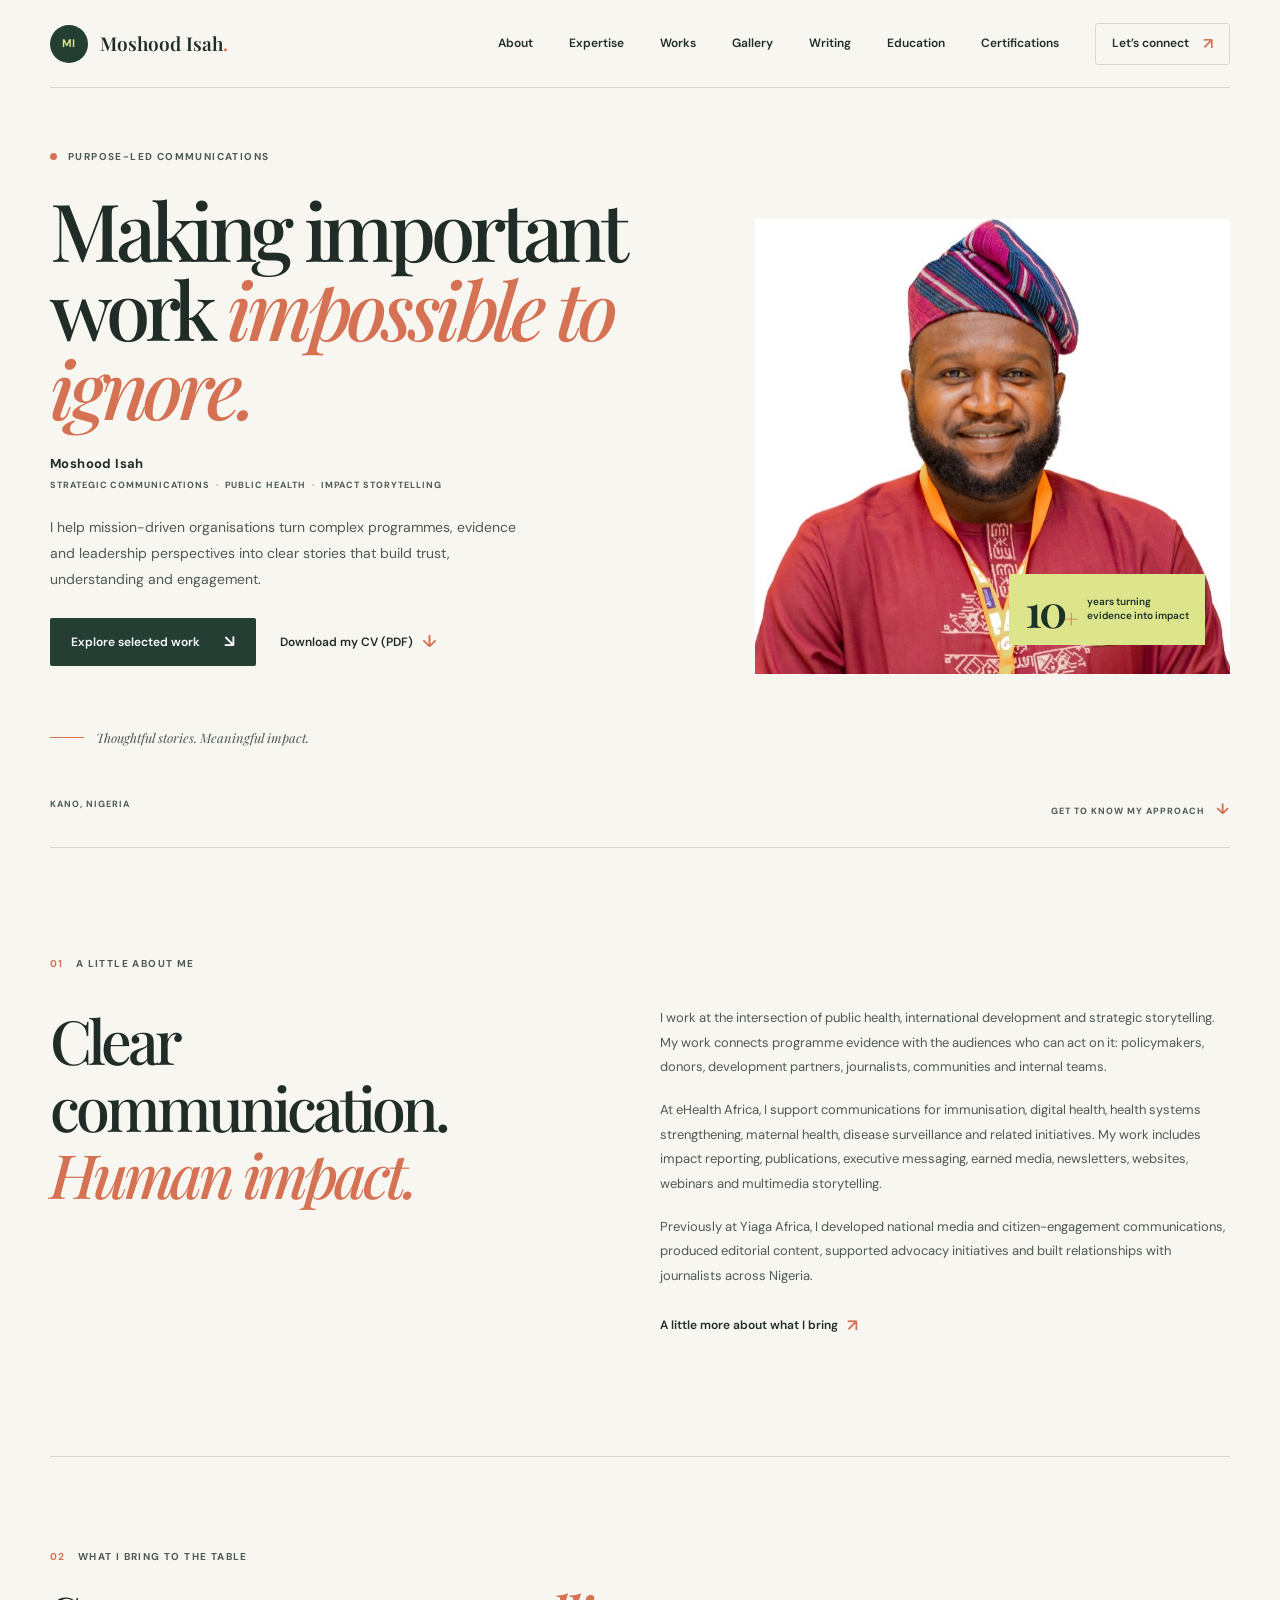
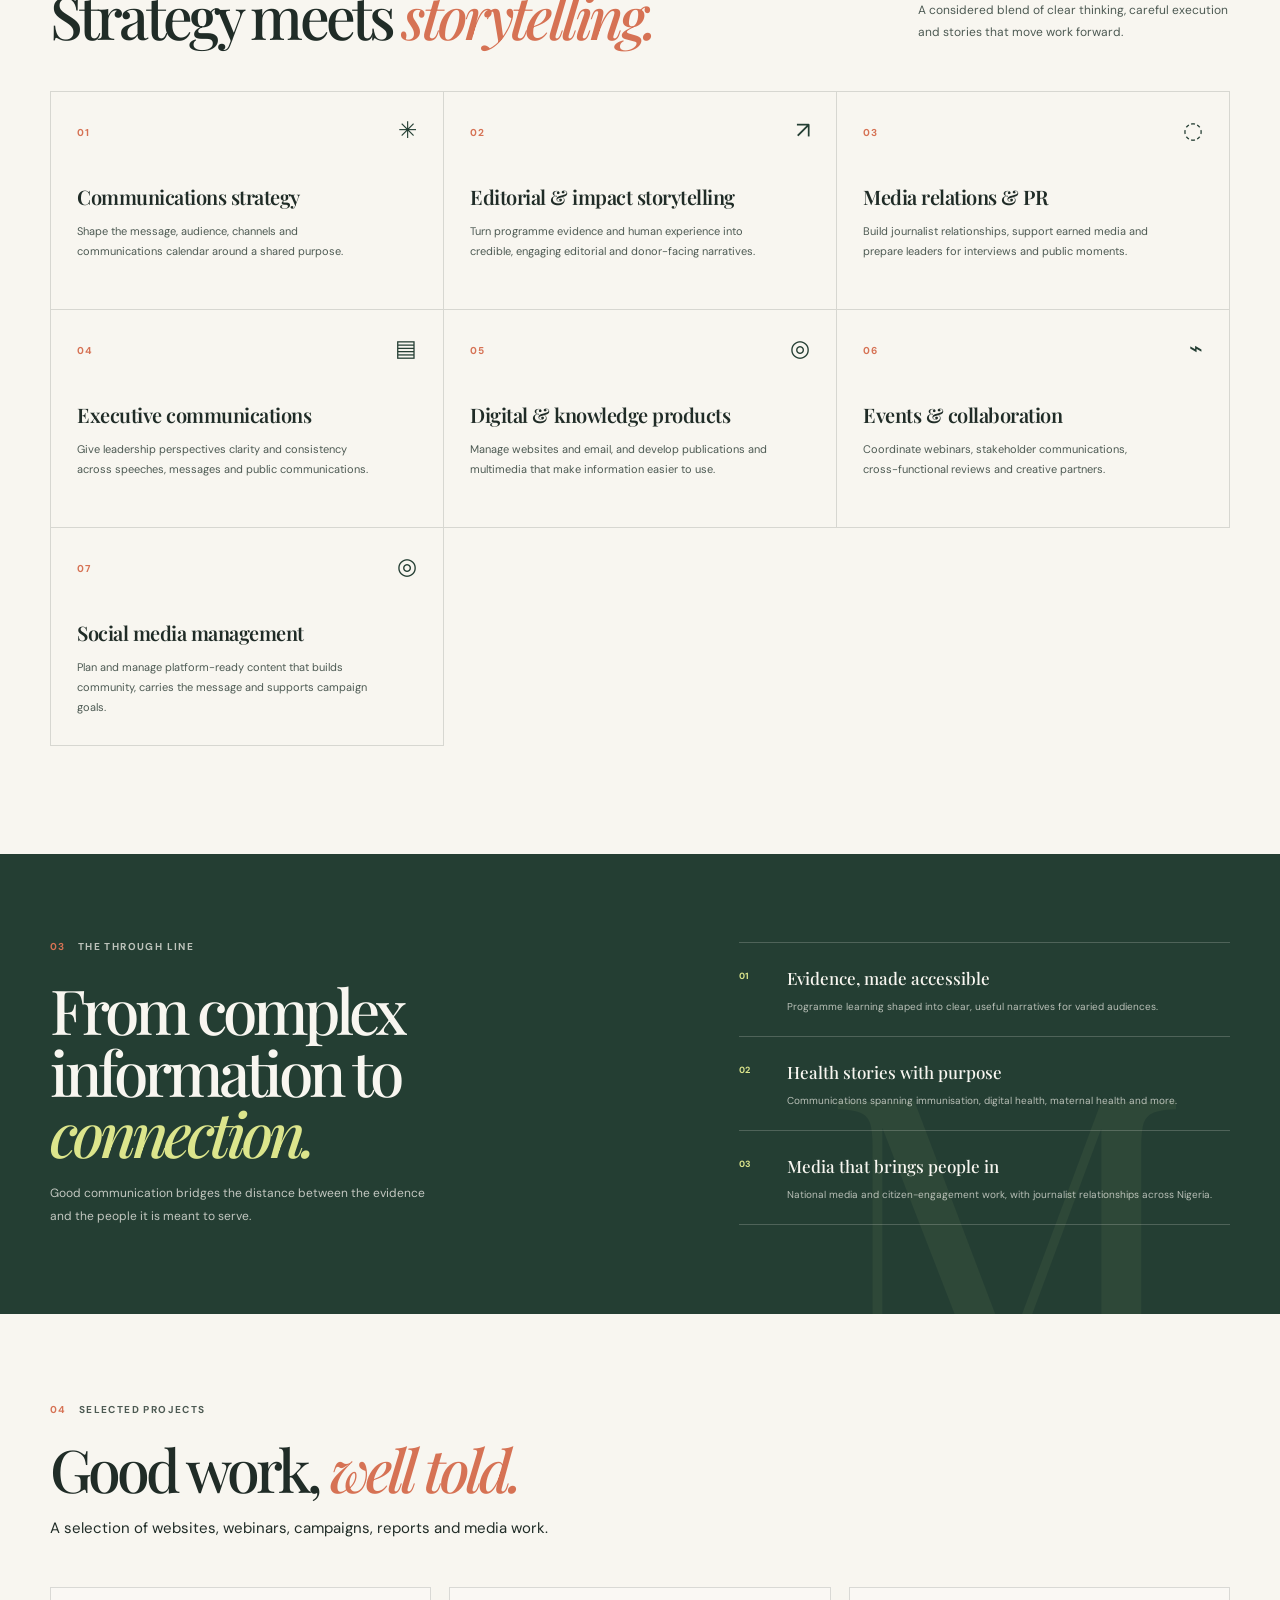
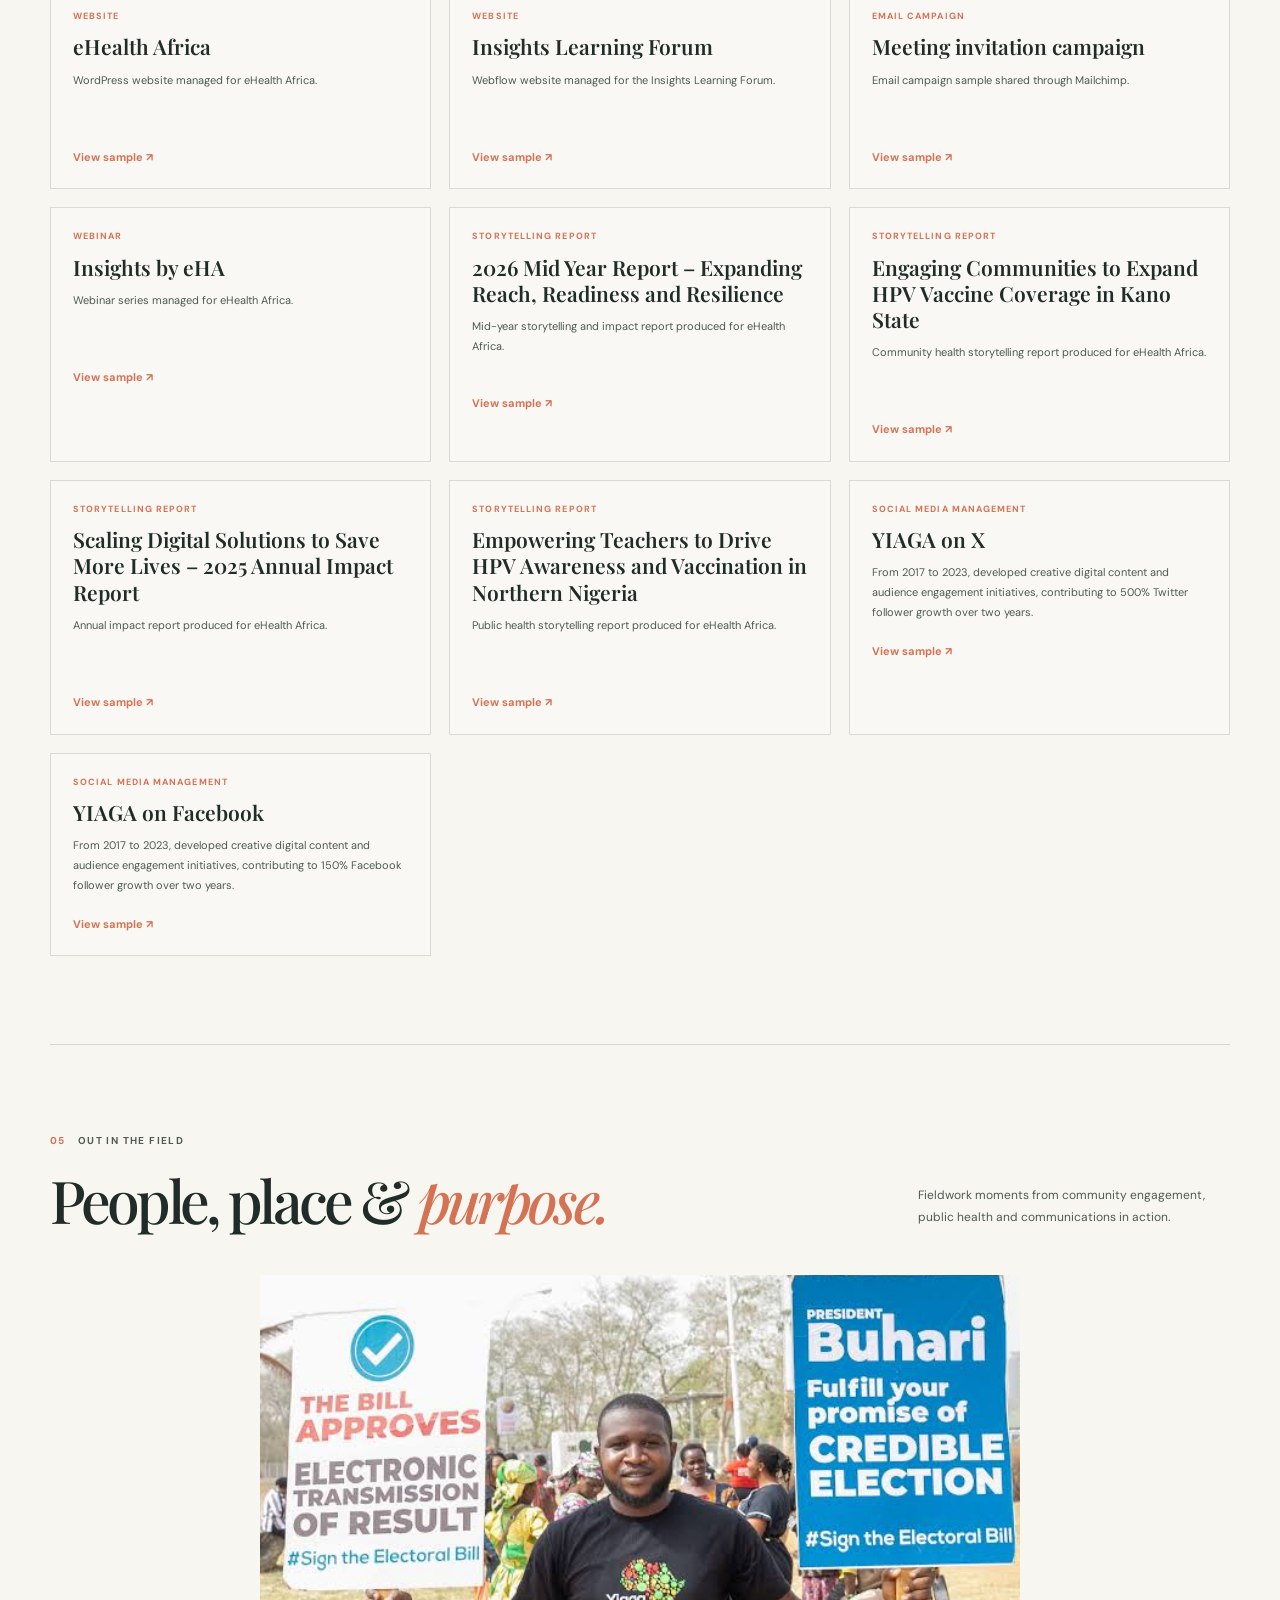
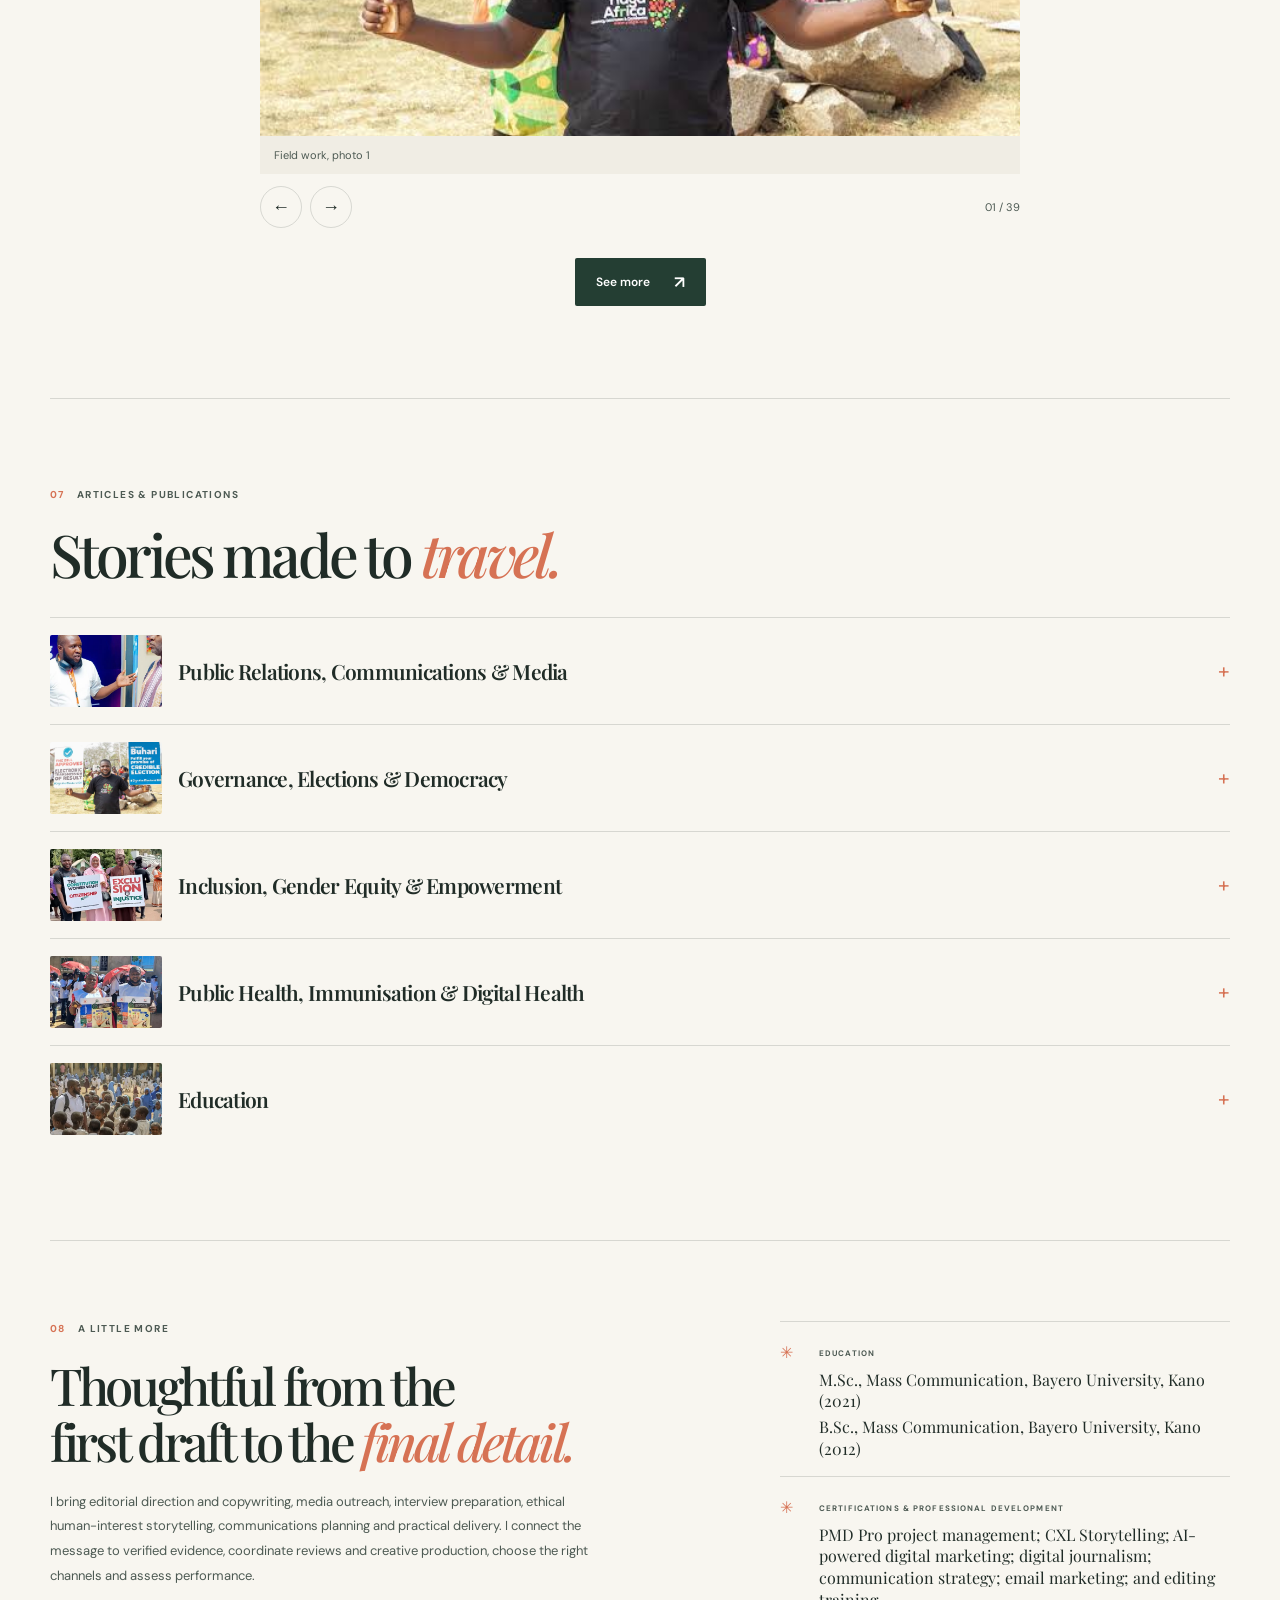
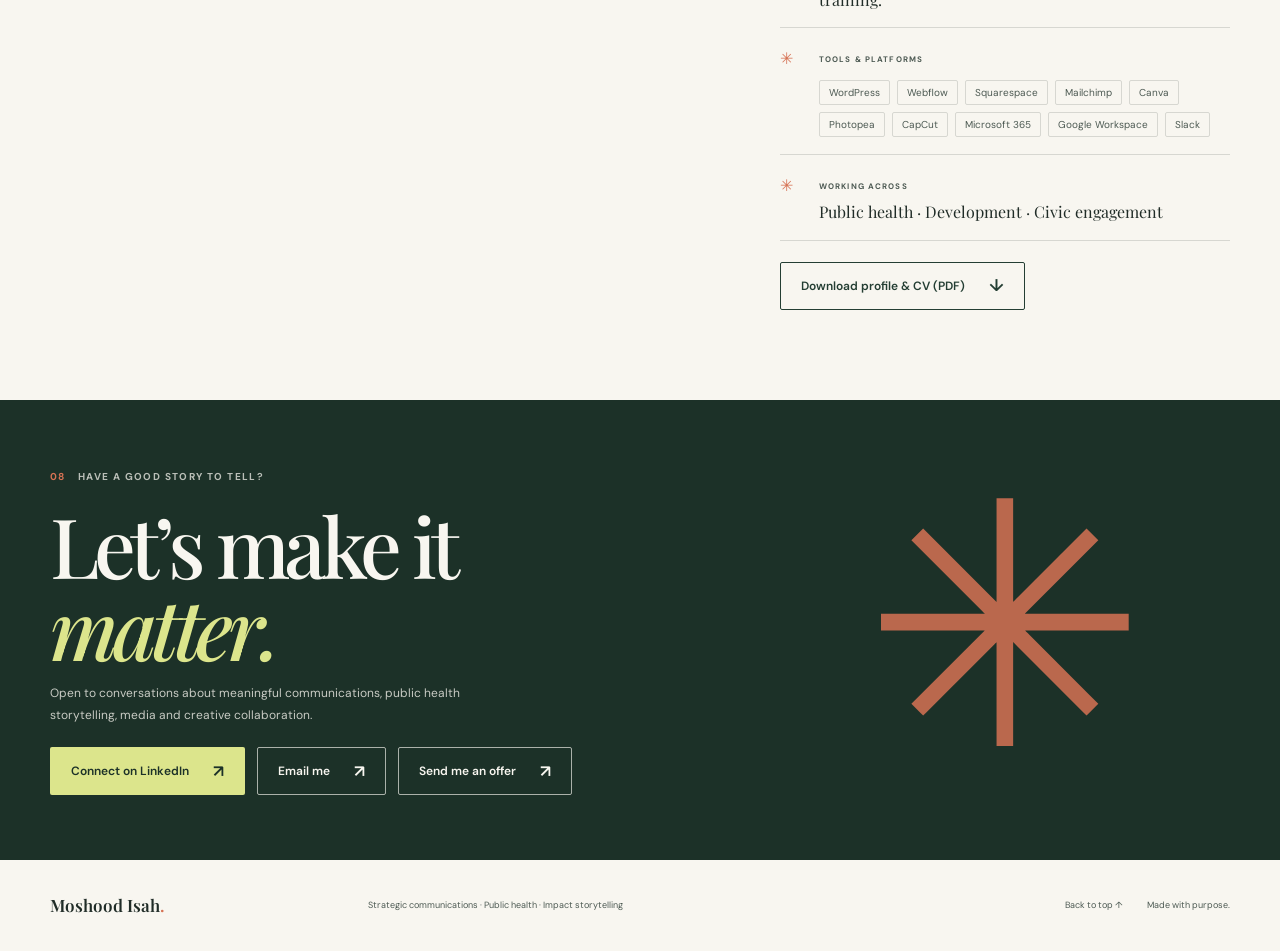
==== commit 4e750eb9: "Add files via upload" ====
--- a/index.html
+++ b/index.html
@@ -42,6 +42,8 @@
         <a href="#about">About</a>
         <a href="#expertise">Expertise</a>
         <a href="#work">Works</a>
+        <a href="gallery.html">Gallery</a>
+        <a href="#articles">Writing</a>
         <a href="#education">Education</a>
         <a href="#certifications">Certifications</a>
         <a href="#contact" class="nav-cta"
@@ -226,6 +228,15 @@
               reviews and creative partners.
             </p>
           </article>
+          <article class="expertise-card">
+            <span class="card-number">07</span>
+            <span class="card-icon" aria-hidden="true">◎</span>
+            <h3>Social media management</h3>
+            <p>
+              Plan and manage platform-ready content that builds community,
+              carries the message and supports campaign goals.
+            </p>
+          </article>
         </div>
       </section>
 
@@ -287,12 +298,75 @@
         <div class="section-heading work-heading">
           <div>
             <div class="section-kicker">
-              <span>04</span> Articles &amp; publications
-            </div>
-            <h2 id="work-title">Stories made to <em>travel.</em></h2>
-          </div>
-        </div>
-        <details class="article-collection" id="articles">
+              <span>04</span> Selected projects
+            </div>
+            <h2 id="work-title">Good work, <em>well told.</em></h2>
+            <p>
+              A selection of websites, webinars, campaigns, reports and media
+              work.
+            </p>
+          </div>
+        </div>
+        <div class="project-grid" id="project-grid" aria-live="polite">
+          <p class="content-empty">
+            Project samples will appear here as they are added.
+          </p>
+        </div>
+      </section>
+
+      <section
+        class="gallery-section section-shell"
+        id="gallery"
+        aria-labelledby="gallery-title"
+      >
+        <div class="section-heading">
+          <div>
+            <div class="section-kicker"><span>05</span> Out in the field</div>
+            <h2 id="gallery-title">People, place &amp; <em>purpose.</em></h2>
+          </div>
+          <p>
+            Fieldwork moments from community engagement, public health and
+            communications in action.
+          </p>
+        </div>
+        <div class="gallery-slideshow" aria-label="Field work photo slideshow">
+          <figure class="gallery-slide">
+            <img id="gallery-slide-image" src="mosh%201.jpeg" alt="" />
+            <figcaption id="gallery-slide-caption" aria-live="polite"></figcaption>
+          </figure>
+          <div class="gallery-controls">
+            <div class="gallery-slide-buttons">
+              <button type="button" data-gallery-prev aria-label="Previous photo">
+                <span aria-hidden="true">←</span>
+              </button>
+              <button type="button" data-gallery-next aria-label="Next photo">
+                <span aria-hidden="true">→</span>
+              </button>
+            </div>
+            <span class="gallery-slide-count" id="gallery-slide-count" aria-live="polite"></span>
+          </div>
+        </div>
+        <div class="gallery-more">
+          <a class="button button-dark" href="gallery.html">
+            See more <span aria-hidden="true">↗</span>
+          </a>
+        </div>
+      </section>
+
+      <section
+        class="work-section article-archive section-shell"
+        id="articles"
+        aria-labelledby="articles-title"
+      >
+        <div class="section-heading work-heading">
+          <div>
+            <div class="section-kicker">
+              <span>07</span> Articles &amp; publications
+            </div>
+            <h2 id="articles-title">Stories made to <em>travel.</em></h2>
+          </div>
+        </div>
+        <details class="article-collection">
           <summary>
             <img
               class="article-category-image"
@@ -741,17 +815,6 @@
             </li>
             <li>
               <a
-                href="https://ehealthafrica.squarespace.com/blog/community-health-workers-patients-get-boost-in-battle-against-non-communicable-diseases"
-                target="_blank"
-                rel="noopener noreferrer"
-              >
-                Community Health Workers, Patients Get Boost in Battle Against
-                Non-Communicable Diseases
-                <span aria-hidden="true">↗</span>
-              </a>
-            </li>
-            <li>
-              <a
                 href="https://ehealthafrica.org/author/6ade1a11c7d8006e/"
                 target="_blank"
                 rel="noopener noreferrer"
@@ -847,7 +910,7 @@
         aria-label="Additional profile information"
       >
         <div class="profile-block">
-          <div class="section-kicker"><span>05</span> A little more</div>
+          <div class="section-kicker"><span>08</span> A little more</div>
           <h2>
             Thoughtful from the<br />first draft to the <em>final detail.</em>
           </h2>
@@ -922,7 +985,7 @@
       >
         <div class="contact-inner section-shell">
           <div class="section-kicker section-kicker-light">
-            <span>06</span> Have a good story to tell?
+            <span>08</span> Have a good story to tell?
           </div>
           <h2 id="contact-title">Let’s make it<br /><em>matter.</em></h2>
           <p>
@@ -937,10 +1000,13 @@
               rel="noopener noreferrer"
               >Connect on LinkedIn <span aria-hidden="true">↗</span></a
             >
+            <a class="button button-outline-light" href="mailto:Moshoodpm@gmail.com"
+              >Email me <span aria-hidden="true">↗</span></a
+            >
             <a
               class="button button-outline-light"
-              href="#articles"
-              >Articles I’ve written <span aria-hidden="true">↗</span></a
+              href="mailto:Moshoodpm@gmail.com?subject=Offer%20or%20collaboration%20opportunity"
+              >Send me an offer <span aria-hidden="true">↗</span></a
             >
           </div>
           <span class="contact-flower" aria-hidden="true">✳</span>
--- a/styles.css
+++ b/styles.css
@@ -1238,3 +1238,308 @@
     animation-iteration-count: 1 !important;
   }
 }
+
+.gallery-section {
+  padding-top: 88px;
+  padding-bottom: 92px;
+  border-top: 1px solid var(--line);
+}
+
+.project-grid {
+  display: grid;
+  grid-template-columns: repeat(3, minmax(0, 1fr));
+  gap: 18px;
+}
+
+.project-card {
+  min-width: 0;
+  border: 1px solid var(--line);
+  background: rgba(255, 255, 255, 0.24);
+}
+
+.project-card > a {
+  display: block;
+  height: 100%;
+  padding: 1px 22px 0;
+  color: inherit;
+  text-decoration: none;
+}
+
+.project-card > a:hover h3,
+.project-link {
+  color: var(--clay);
+}
+
+.project-category {
+  margin-top: 20px;
+  color: var(--clay);
+  font-size: 9px;
+  font-weight: 700;
+  letter-spacing: 0.12em;
+  text-transform: uppercase;
+}
+
+.project-card h3 {
+  margin-top: 7px;
+  margin-bottom: 8px;
+  font-family: var(--font-display);
+  font-size: 21px;
+  font-weight: 600;
+  line-height: 1.25;
+}
+
+.project-description {
+  min-height: 58px;
+  color: var(--ink-soft);
+  font-size: 11px;
+  line-height: 1.8;
+}
+
+.project-link {
+  display: inline-block;
+  margin-top: 8px;
+  margin-bottom: 22px;
+  font-size: 11px;
+  font-weight: 700;
+}
+
+.gallery-grid {
+  display: grid;
+  grid-template-columns: repeat(4, minmax(0, 1fr));
+  gap: 14px;
+}
+
+.gallery-slideshow {
+  max-width: 760px;
+  margin: 0 auto;
+}
+
+.gallery-slide {
+  margin: 0;
+  background: var(--paper-deep);
+}
+
+.gallery-slide img {
+  display: block;
+  width: 100%;
+  aspect-ratio: 1.65;
+  object-fit: cover;
+  object-position: center 38%;
+}
+
+.gallery-slide img.is-portrait {
+  object-fit: contain;
+  object-position: center;
+}
+
+.gallery-slide figcaption {
+  padding: 10px 14px;
+  color: var(--ink-soft);
+  font-size: 11px;
+}
+
+.gallery-controls {
+  display: flex;
+  align-items: center;
+  justify-content: space-between;
+  margin-top: 12px;
+}
+
+.gallery-slide-buttons {
+  display: flex;
+  gap: 8px;
+}
+
+.gallery-slide-buttons button {
+  display: grid;
+  width: 42px;
+  height: 42px;
+  place-items: center;
+  border: 1px solid var(--line);
+  border-radius: 50%;
+  background: transparent;
+  color: var(--ink);
+  font-size: 18px;
+  cursor: pointer;
+}
+
+.gallery-slide-buttons button:hover {
+  border-color: var(--forest);
+  background: var(--forest);
+  color: var(--paper);
+}
+
+.gallery-slide-count {
+  color: var(--ink-soft);
+  font-size: 11px;
+  font-variant-numeric: tabular-nums;
+}
+
+.gallery-more {
+  display: flex;
+  justify-content: center;
+  margin-top: 30px;
+}
+
+.gallery-page-main {
+  padding-top: 68px;
+  padding-bottom: 90px;
+}
+
+.gallery-page-heading {
+  margin-bottom: 36px;
+}
+
+.gallery-page-heading h1 {
+  margin: 12px 0;
+  font-family: var(--font-display);
+  font-size: clamp(38px, 6vw, 66px);
+  font-weight: 500;
+  line-height: 1.1;
+}
+
+.gallery-page-heading h1 em {
+  color: var(--clay);
+  font-weight: 500;
+}
+
+.gallery-page-heading > p:last-child {
+  max-width: 540px;
+  color: var(--ink-soft);
+}
+
+.gallery-grid {
+  scroll-margin-top: 28px;
+}
+
+.gallery-card {
+  min-width: 0;
+  margin: 0;
+  background: var(--paper-deep);
+}
+
+.gallery-card img {
+  display: block;
+  width: 100%;
+  aspect-ratio: 1.08;
+  object-fit: cover;
+}
+
+.gallery-card-face img {
+  object-position: center 12%;
+}
+
+.gallery-card figcaption {
+  padding: 9px 11px;
+  color: var(--ink-soft);
+  font-size: 9px;
+  line-height: 1.5;
+}
+
+.article-archive {
+  border-top: 1px solid var(--line);
+}
+
+@media (max-width: 950px) {
+  .project-grid {
+    grid-template-columns: repeat(2, minmax(0, 1fr));
+  }
+
+  .gallery-grid {
+    grid-template-columns: repeat(3, minmax(0, 1fr));
+  }
+}
+
+@media (max-width: 800px) {
+  .menu-toggle {
+    position: relative;
+    z-index: 7;
+    display: grid;
+    width: 42px;
+    height: 42px;
+    align-content: center;
+    justify-items: center;
+    gap: 6px;
+    border: 1px solid var(--line);
+    border-radius: 2px;
+    background: transparent;
+    cursor: pointer;
+  }
+
+  .menu-toggle span {
+    width: 17px;
+    height: 1px;
+    background: var(--ink);
+    transition: transform 180ms ease;
+  }
+
+  .menu-toggle[aria-expanded="true"] span:first-child {
+    transform: translateY(3.5px) rotate(45deg);
+  }
+
+  .menu-toggle[aria-expanded="true"] span:last-child {
+    transform: translateY(-3.5px) rotate(-45deg);
+  }
+
+  .site-nav {
+    position: fixed;
+    z-index: 6;
+    inset: 0;
+    display: flex;
+    flex-direction: column;
+    align-items: stretch;
+    justify-content: center;
+    gap: 10px;
+    padding: 85px 40px 55px;
+    background: var(--paper);
+    opacity: 0;
+    pointer-events: none;
+    transform: translateY(-8px);
+    transition: opacity 180ms ease, transform 180ms ease;
+  }
+
+  .site-nav.is-open {
+    opacity: 1;
+    pointer-events: auto;
+    transform: translateY(0);
+  }
+
+  .site-nav > a {
+    padding: 10px 0;
+    font-family: var(--font-display);
+    font-size: 24px;
+  }
+
+  .site-nav .nav-cta {
+    align-self: flex-start;
+    margin-top: 9px;
+    padding: 4px 14px;
+    font-family: var(--font-body);
+    font-size: 15px;
+  }
+}
+
+@media (max-width: 680px) {
+  .gallery-section {
+    padding-top: 72px;
+    padding-bottom: 78px;
+  }
+
+  .project-grid {
+    grid-template-columns: 1fr;
+  }
+
+  .gallery-grid {
+    grid-template-columns: repeat(2, minmax(0, 1fr));
+    gap: 10px;
+  }
+
+  .gallery-page-main {
+    padding-top: 52px;
+    padding-bottom: 68px;
+  }
+
+  .project-description {
+    min-height: 0;
+  }
+}
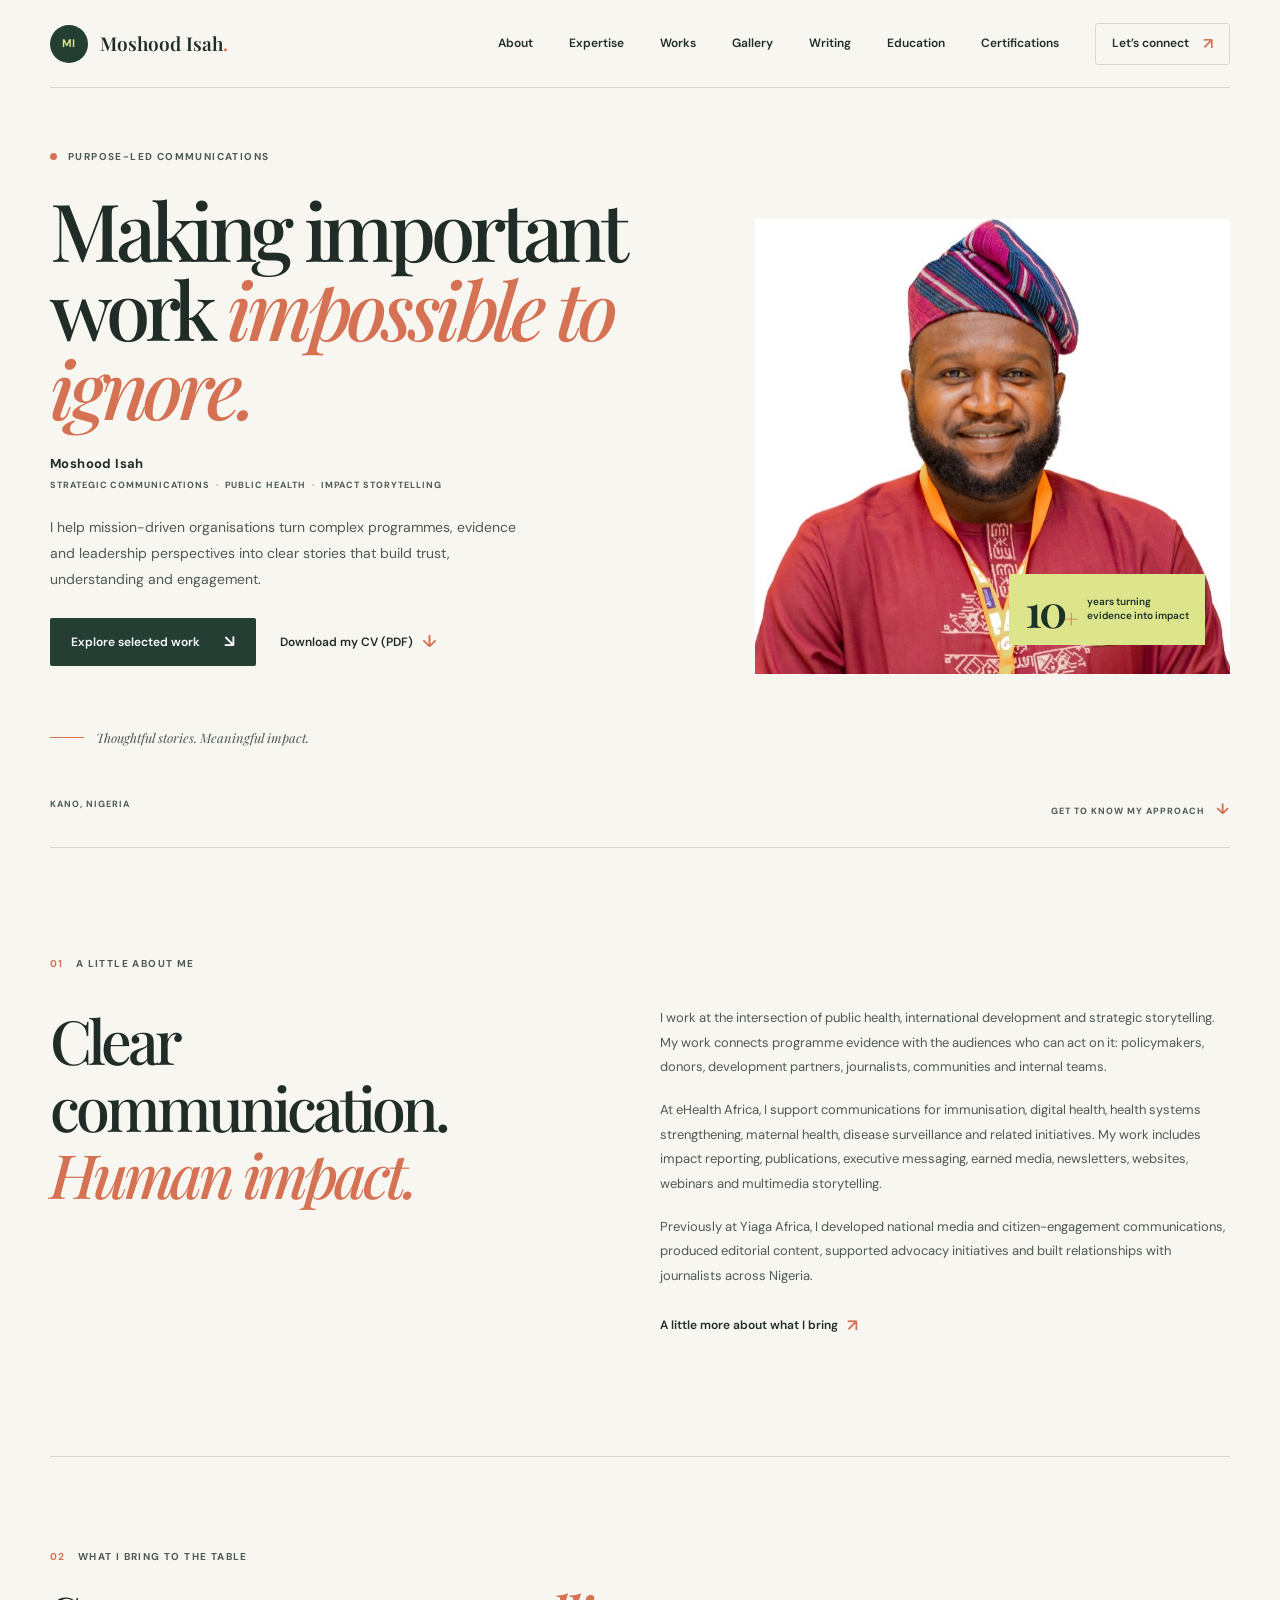
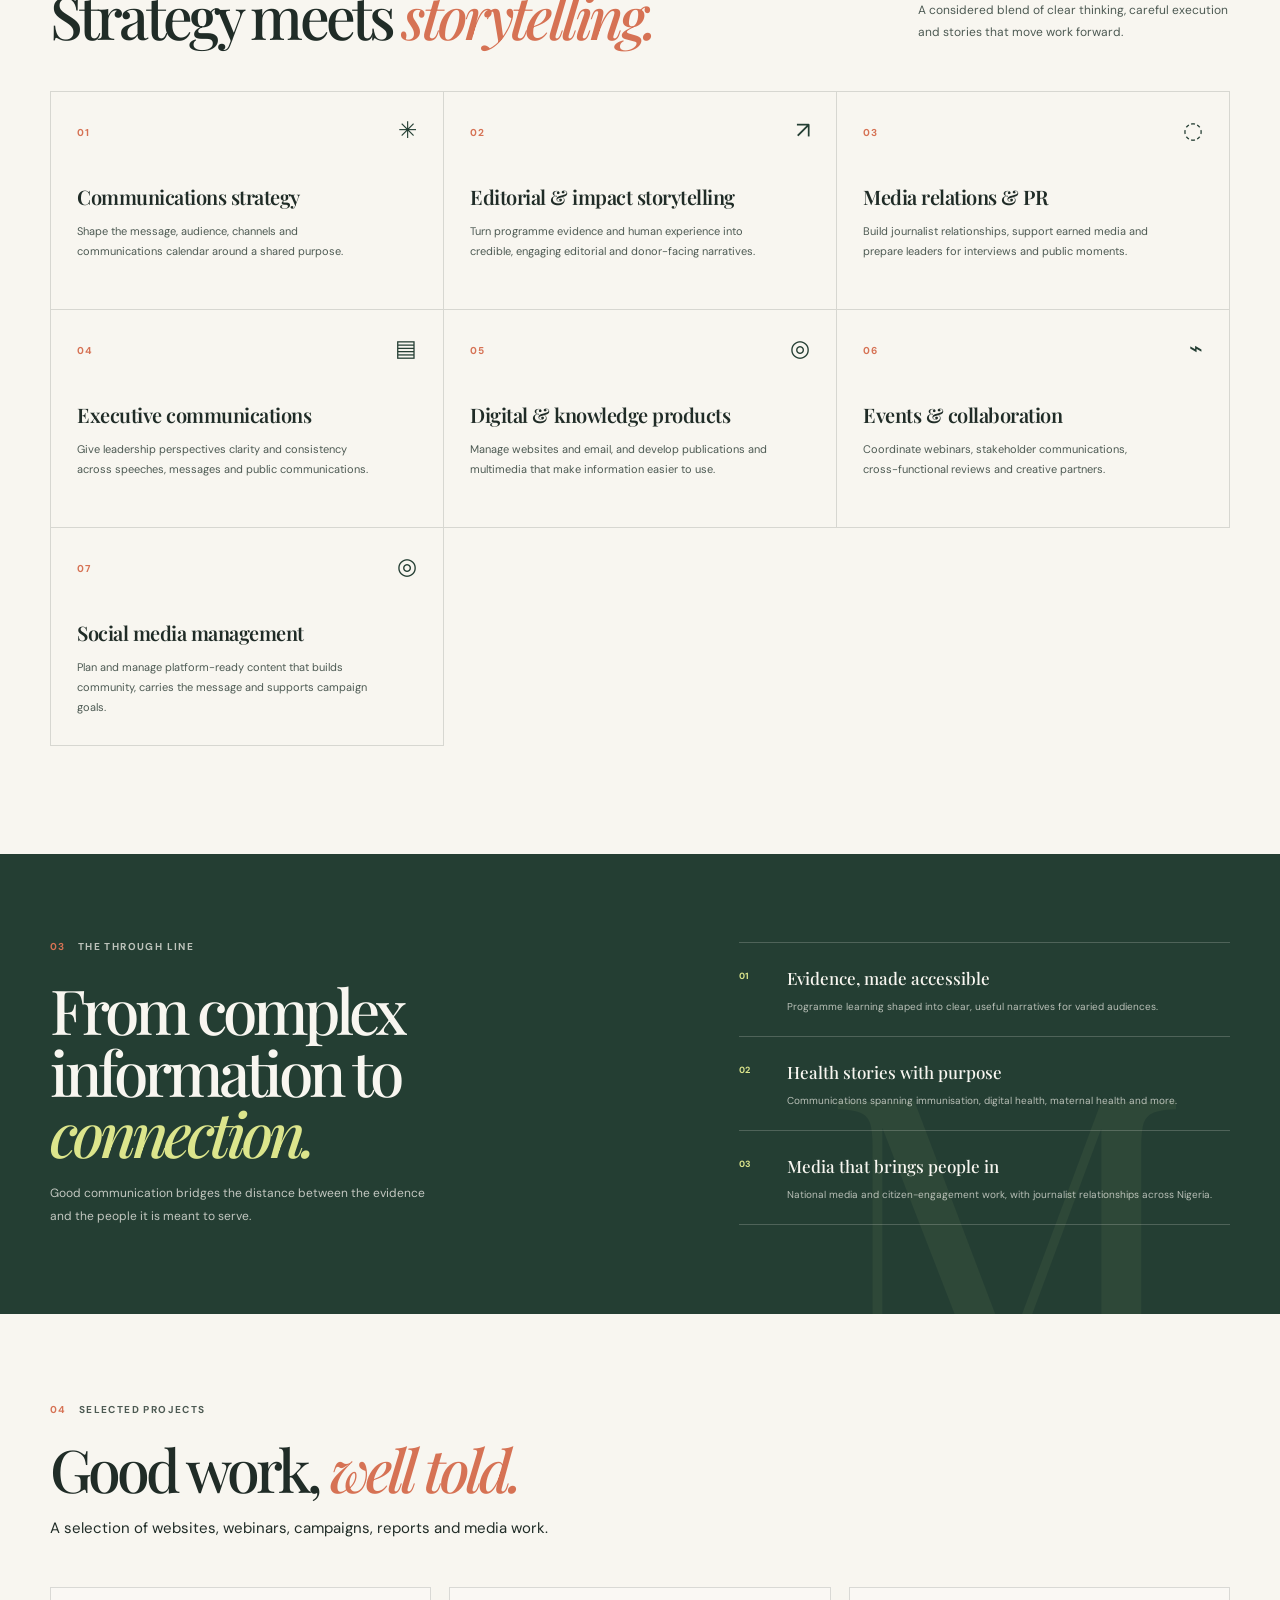
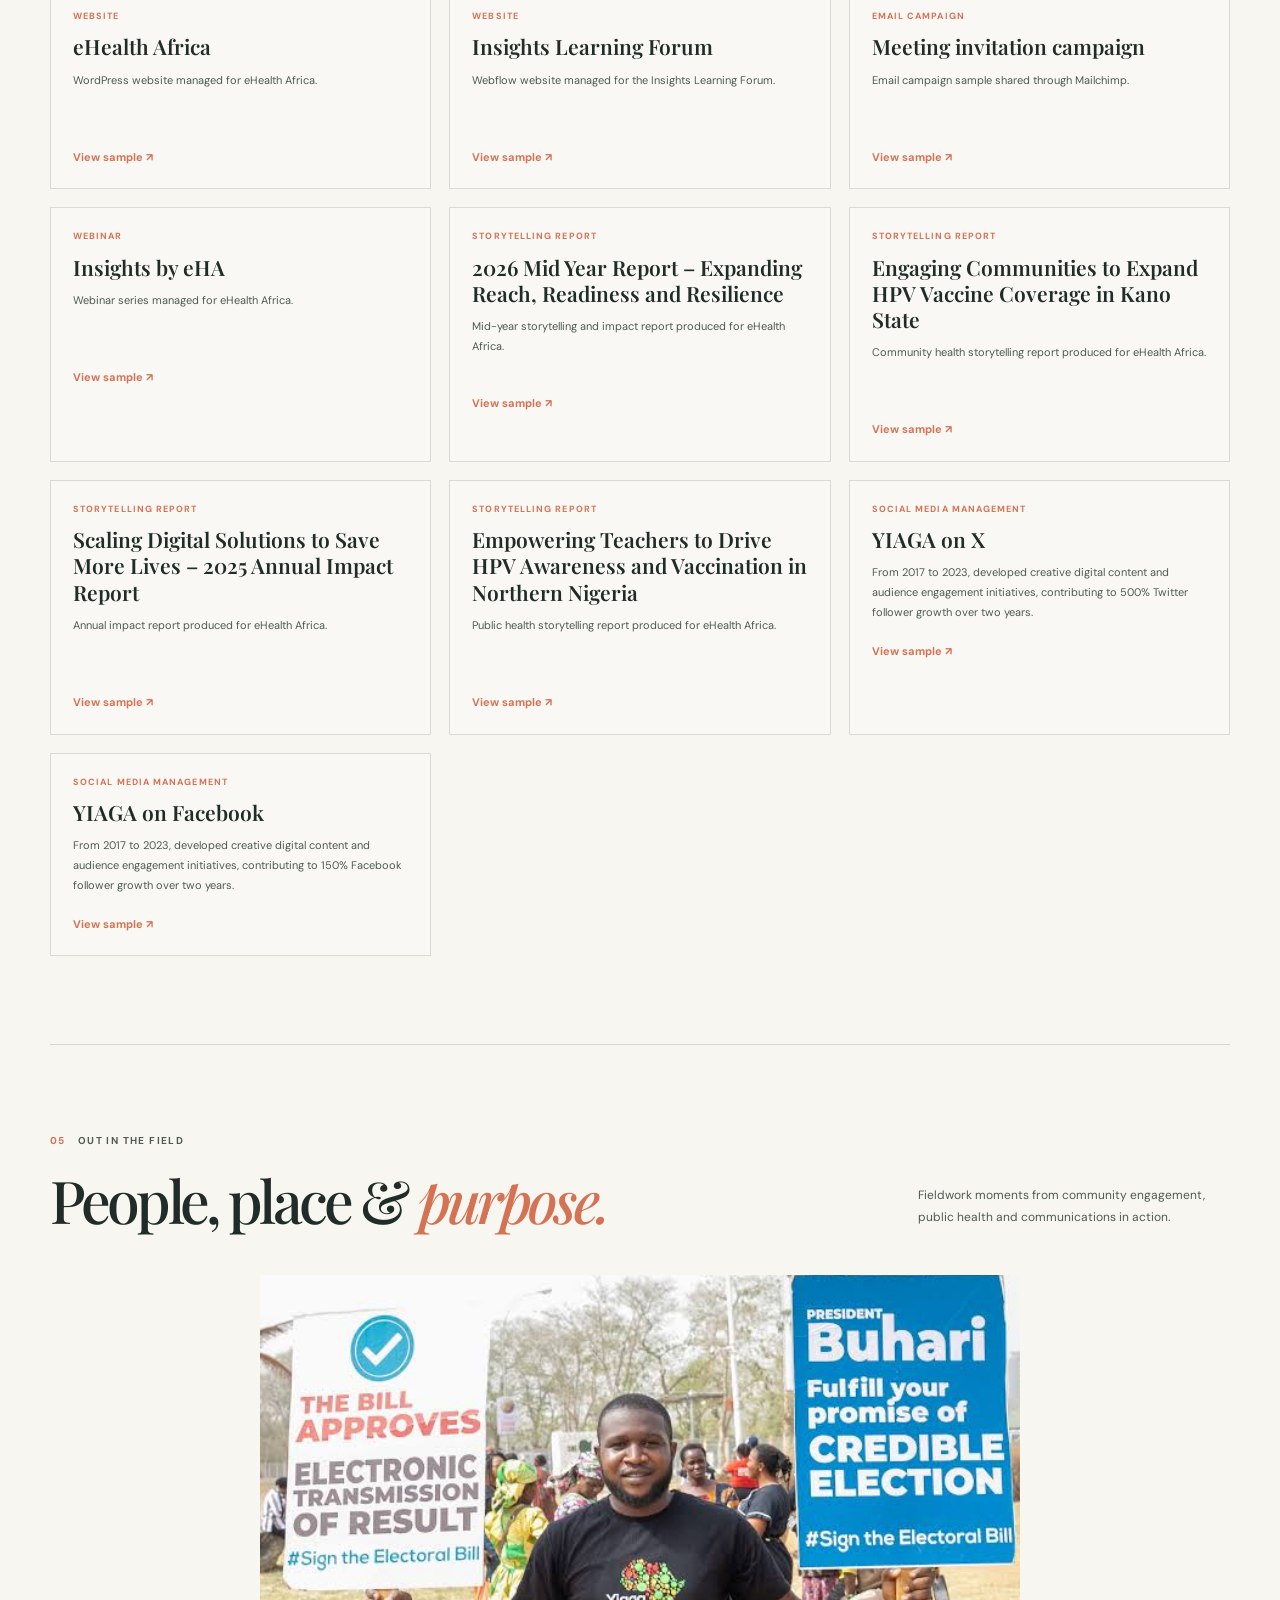
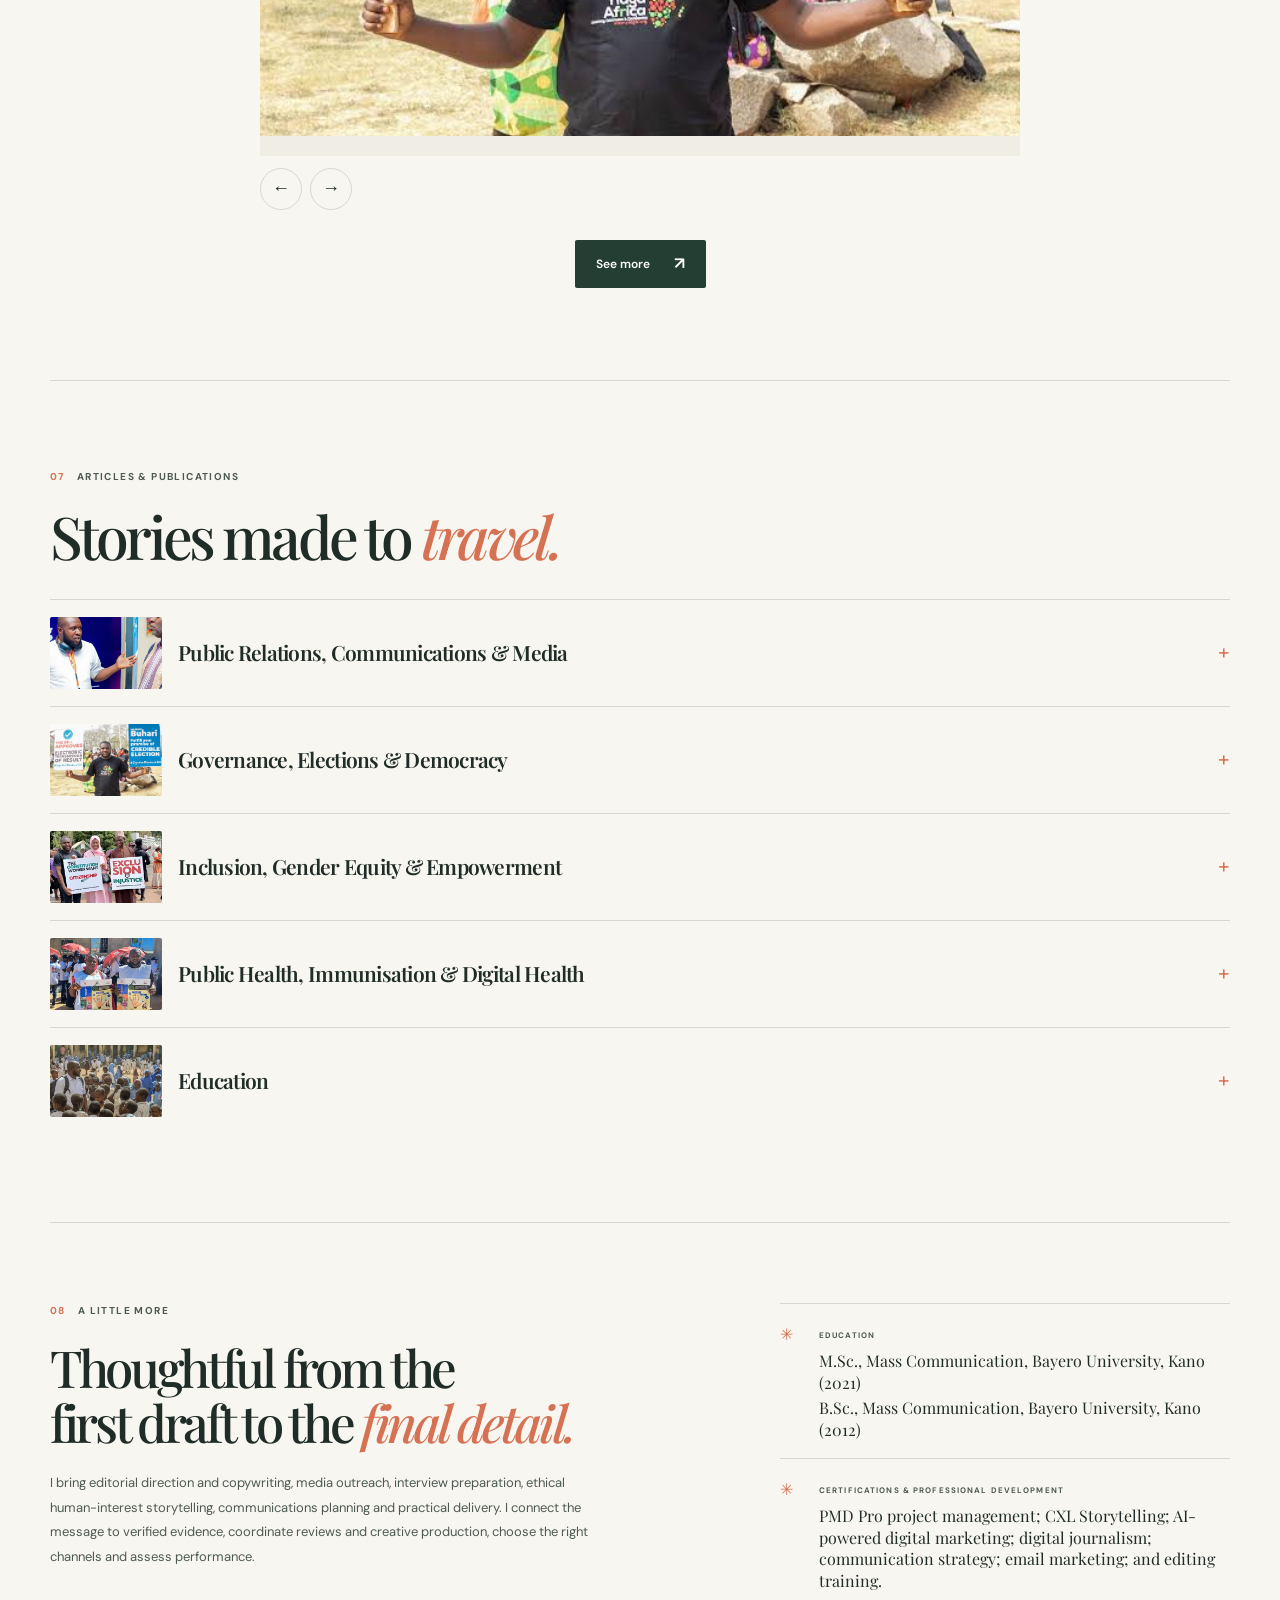
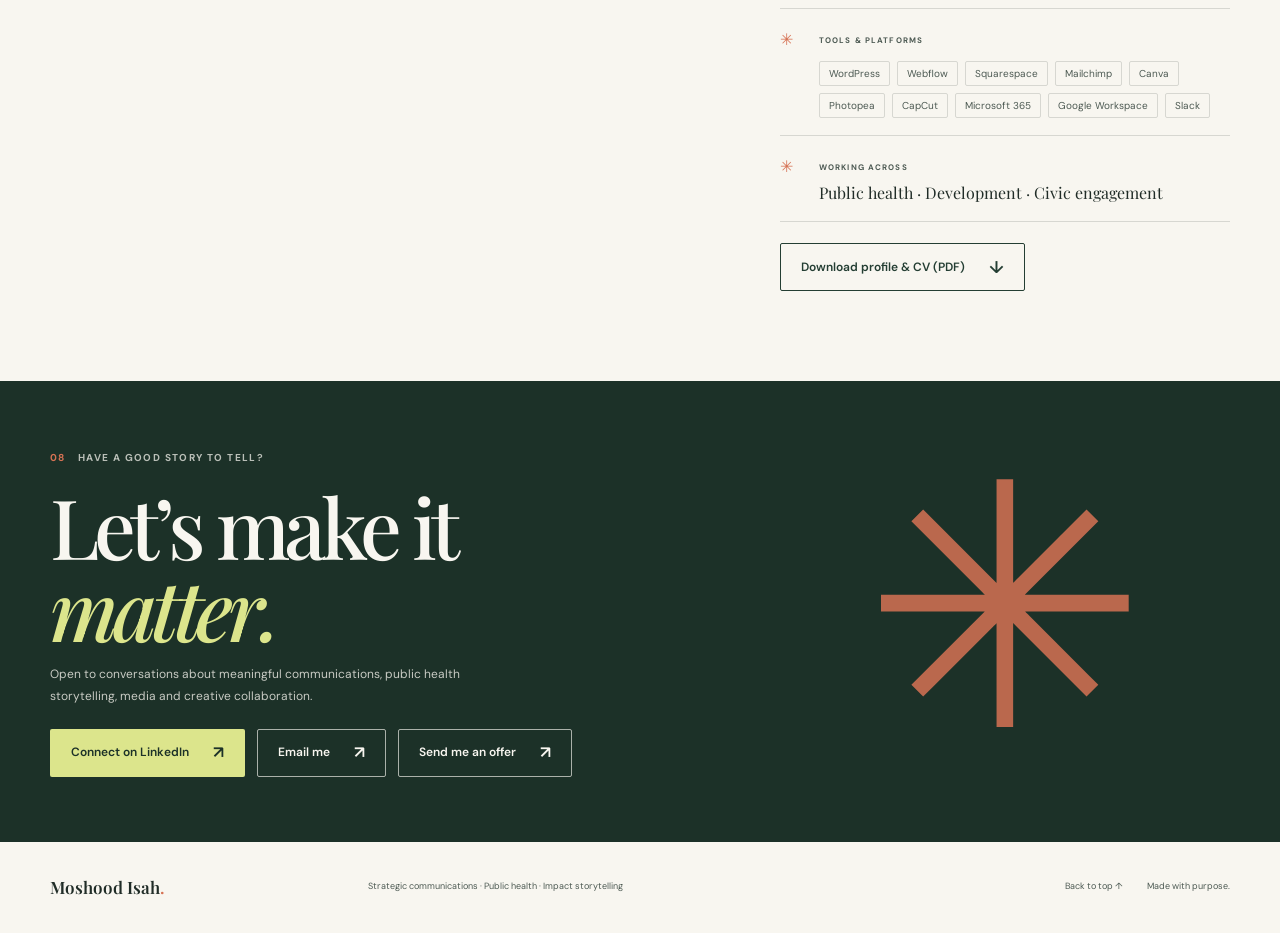
==== commit a94d1ef5: "updated" ====
--- a/index.html
+++ b/index.html
@@ -343,7 +343,6 @@
                 <span aria-hidden="true">→</span>
               </button>
             </div>
-            <span class="gallery-slide-count" id="gallery-slide-count" aria-live="polite"></span>
           </div>
         </div>
         <div class="gallery-more">
--- a/styles.css
+++ b/styles.css
@@ -1369,12 +1369,6 @@
   color: var(--paper);
 }
 
-.gallery-slide-count {
-  color: var(--ink-soft);
-  font-size: 11px;
-  font-variant-numeric: tabular-nums;
-}
-
 .gallery-more {
   display: flex;
   justify-content: center;
